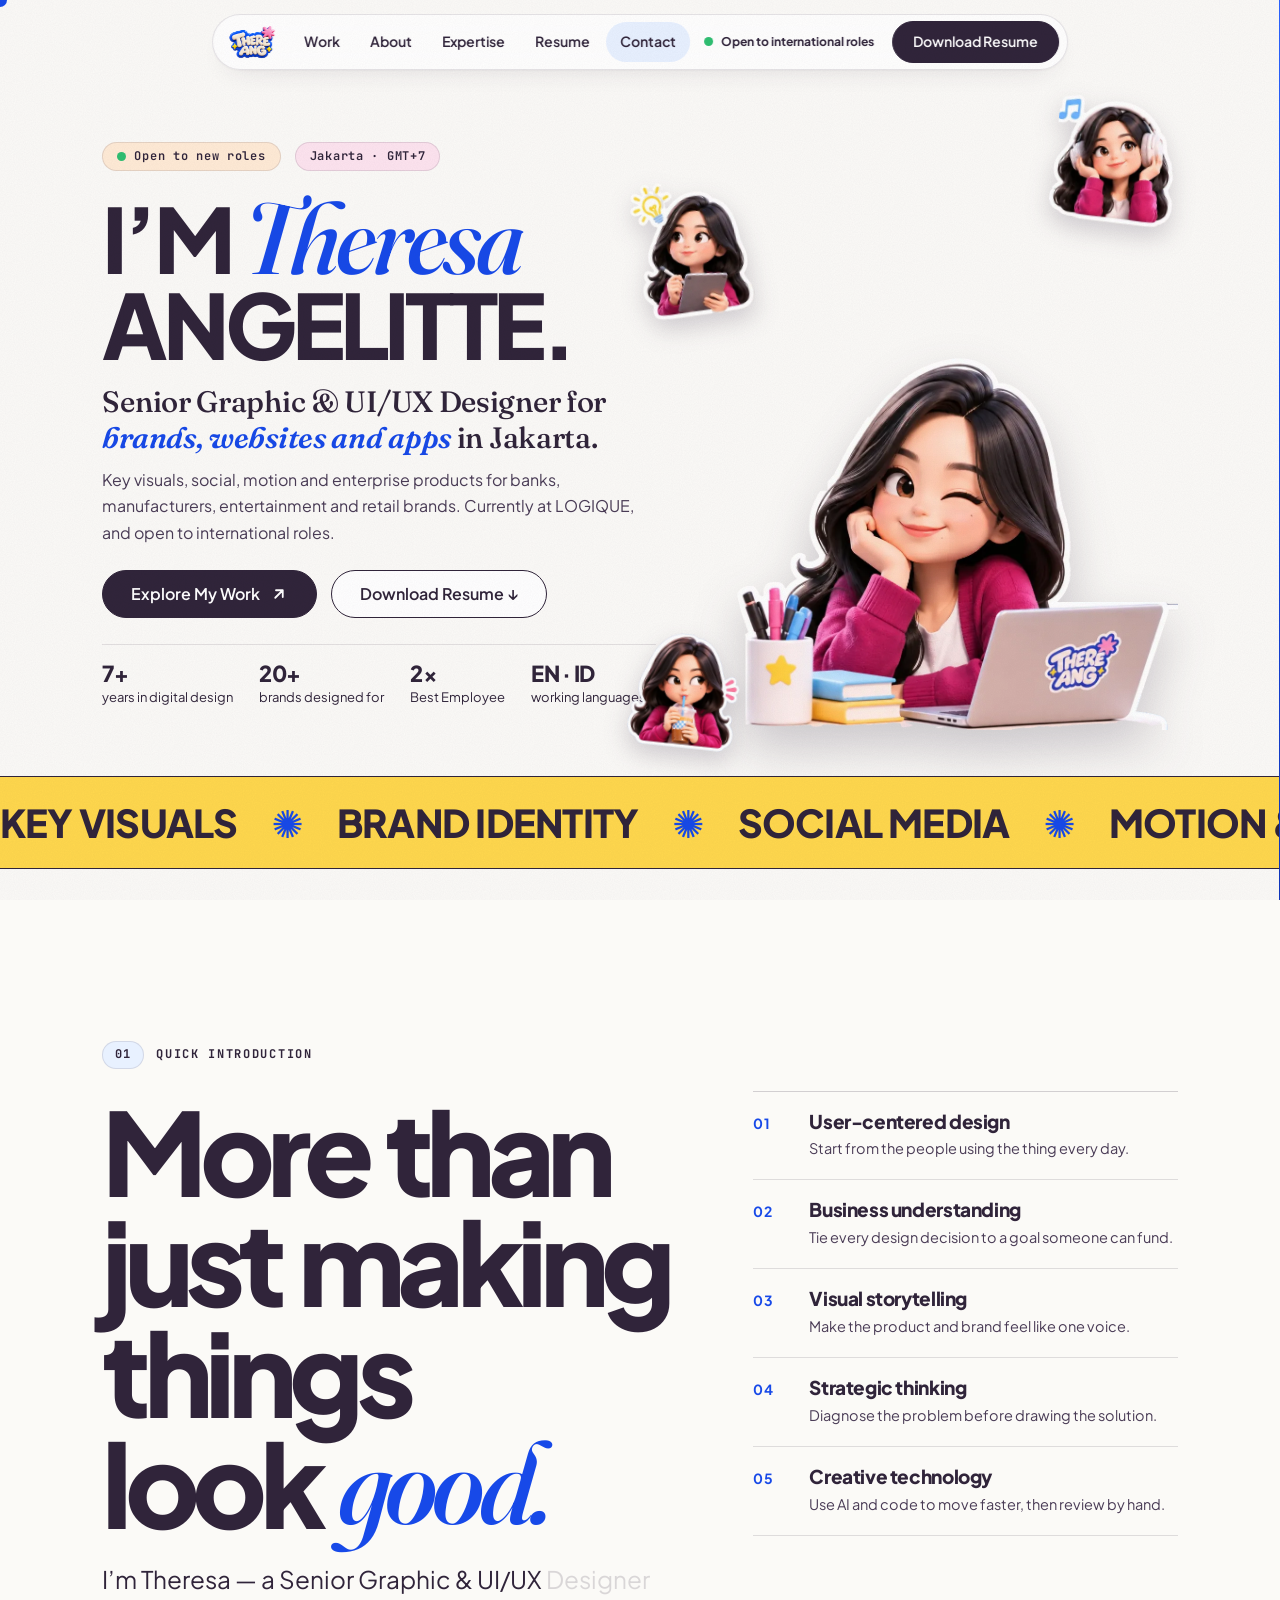
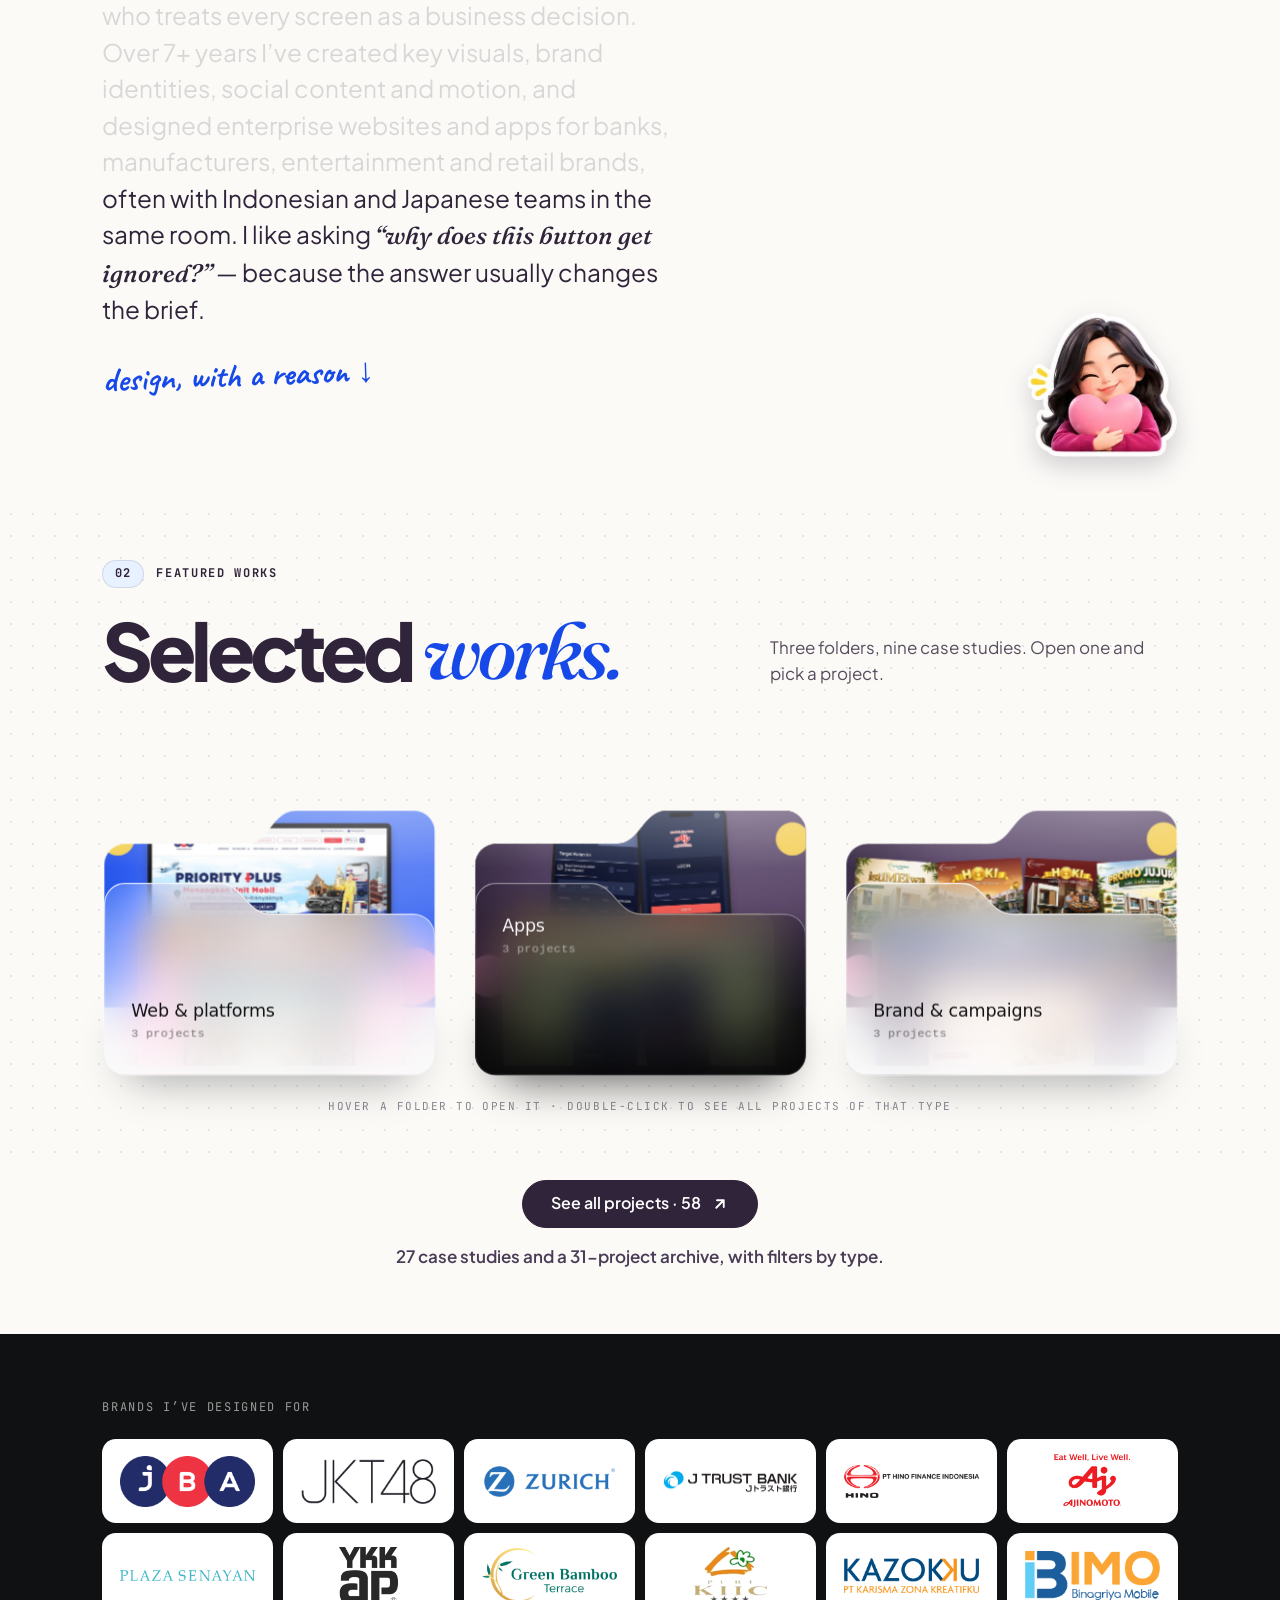
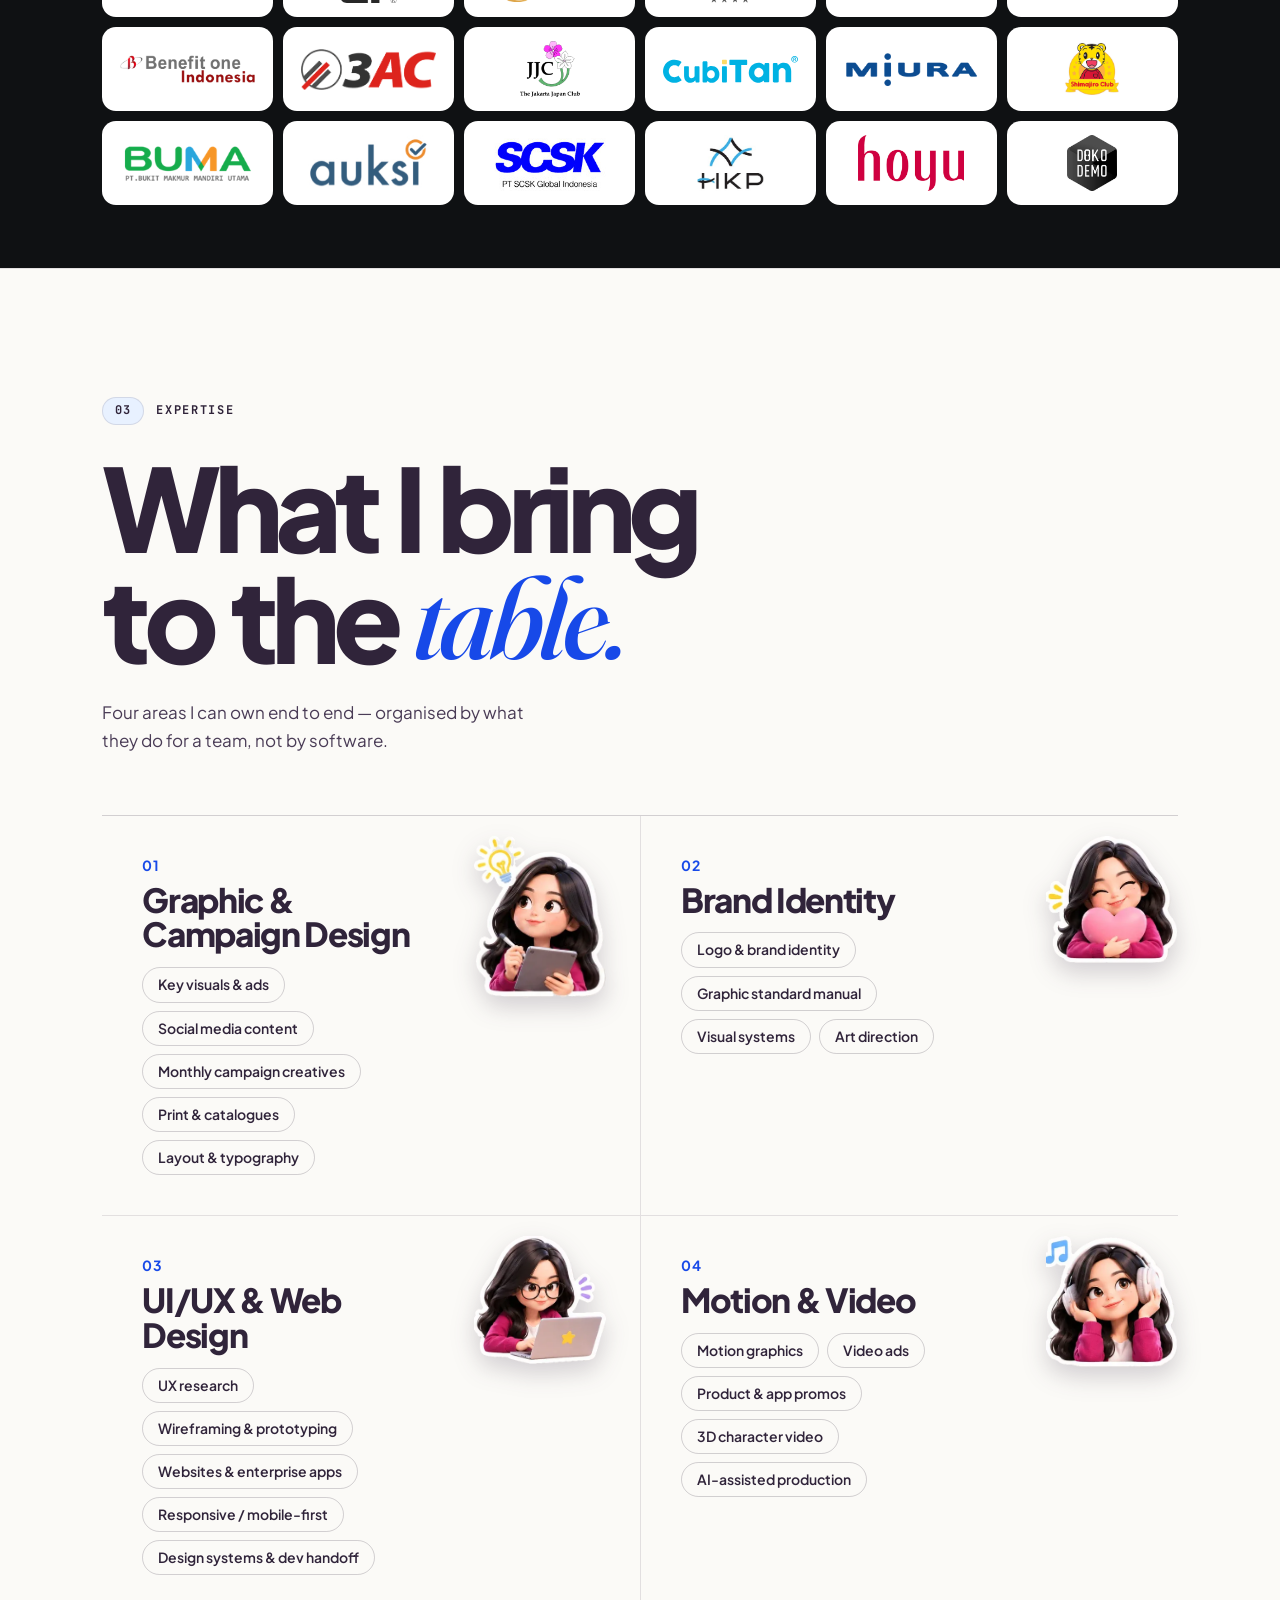
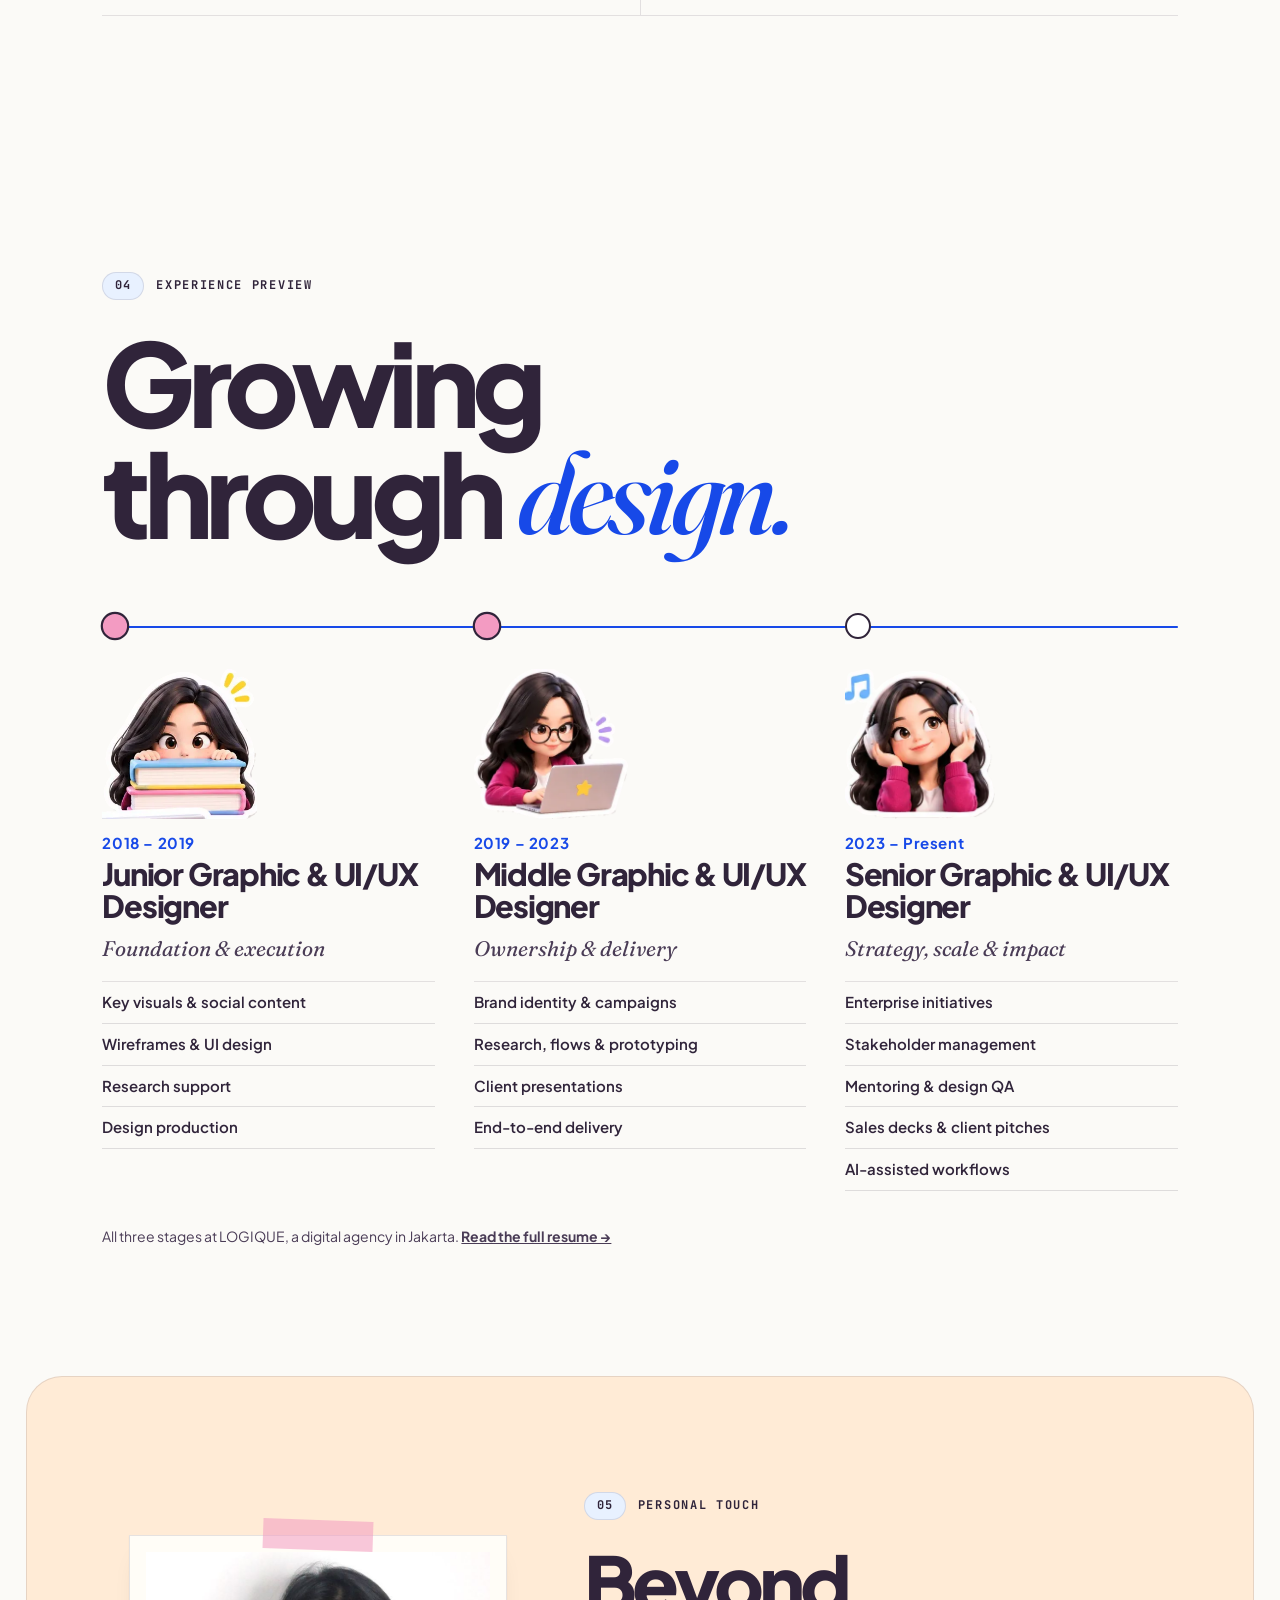
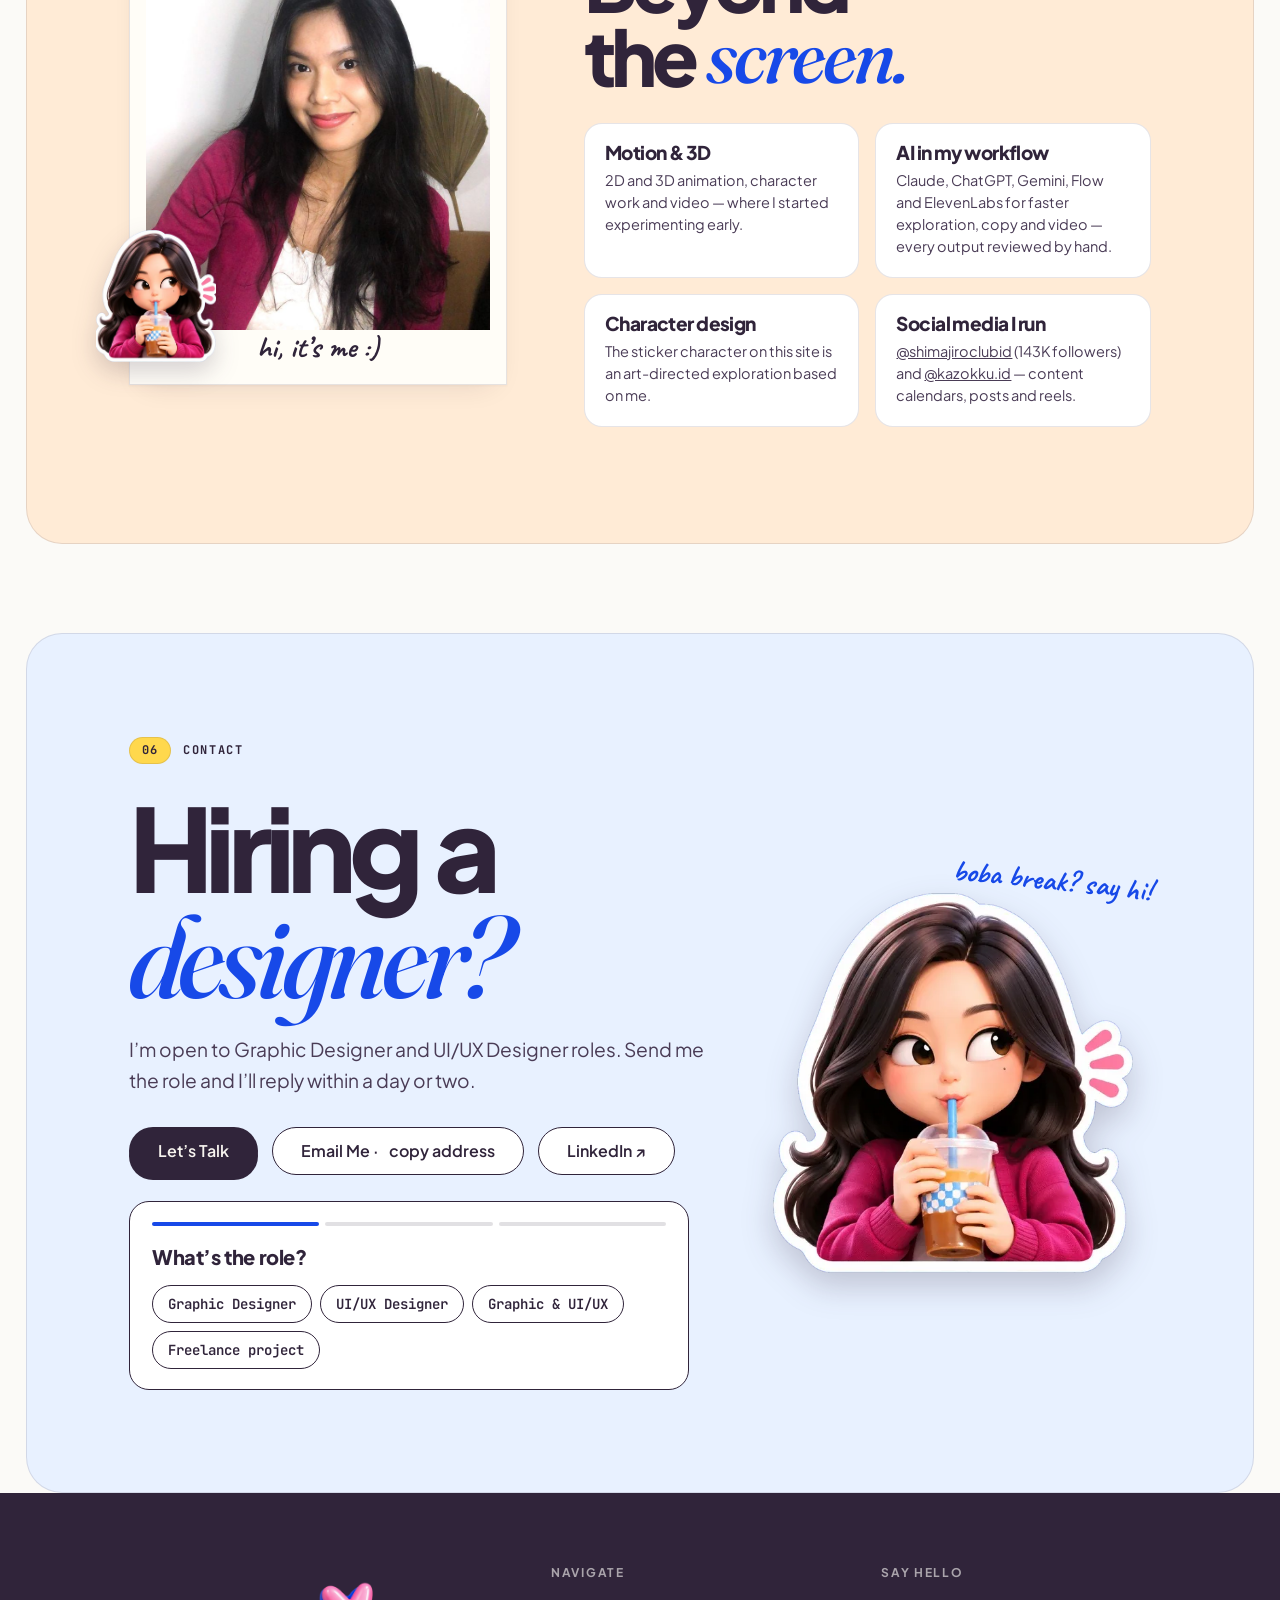
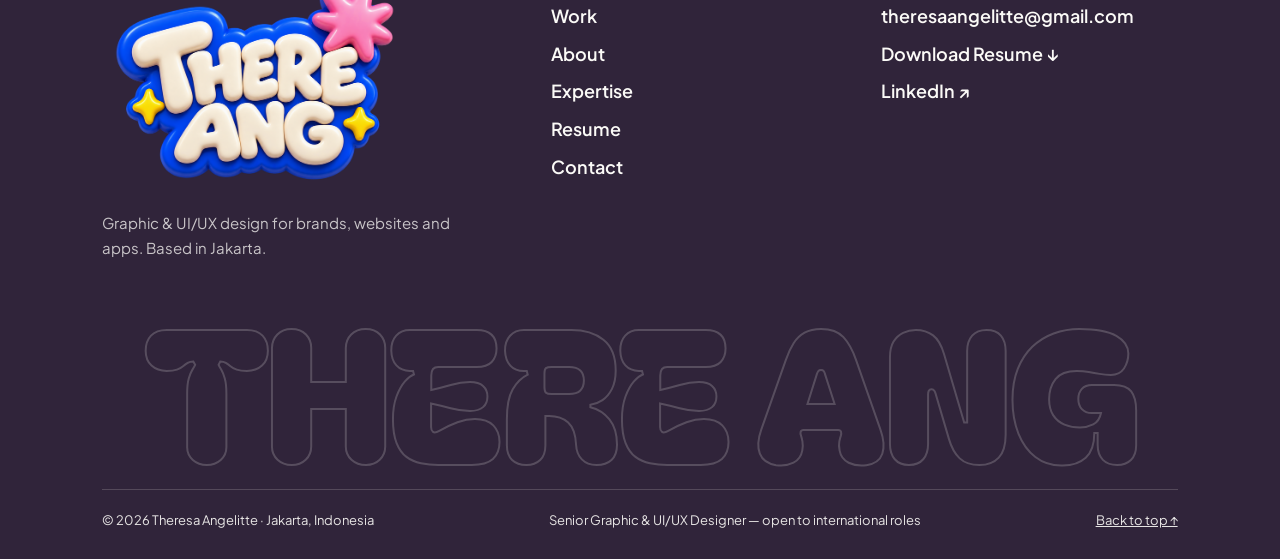
==== index.html @ a492b6cd "update CV" ====
<!DOCTYPE html>
<html lang="en">
<head>
<meta charset="utf-8">
<meta name="viewport" content="width=device-width, initial-scale=1">
<title>THERE ANG — Theresa Angelitte, Graphic &amp; UI/UX Designer</title>
<meta name="description" content="Theresa Angelitte (THERE ANG) — Senior Graphic &amp; UI/UX Designer creating meaningful digital experiences through creative thinking, thoughtful design, and technology.">
<meta name="theme-color" content="#1749E8">
<link rel="preconnect" href="https://fonts.googleapis.com">
<link rel="preconnect" href="https://fonts.gstatic.com" crossorigin>
<link href="https://fonts.googleapis.com/css2?family=Plus+Jakarta+Sans:wght@400;500;600;700;800&family=Fraunces:ital,opsz,wght@0,9..144,500;1,9..144,500;1,9..144,600&family=Bagel+Fat+One&family=Caveat:wght@600;700&family=JetBrains+Mono:wght@500;700&display=swap" rel="stylesheet">
<style>
:root{
  --paper:#F7F4EF; --blue:#1749E8; --blue-d:#0F34B5; --pink:#F39BC2; --yellow:#FFD84D; --sage:#B8C98C; --plum:#30243A;
  --plum2:#4a3c56; --line:rgba(48,36,58,.14);
  --body:'Plus Jakarta Sans',system-ui,-apple-system,'Segoe UI',sans-serif;
  --serif:'Fraunces',Georgia,'Times New Roman',serif;
  --fun:'Bagel Fat One','Fredoka','Baloo 2',ui-rounded,'Arial Rounded MT Bold',var(--body);
  --hand:'Caveat','Segoe Print',cursive;
  --pad:clamp(26px,8vw,128px); --max:1320px;
}
*{box-sizing:border-box;margin:0;padding:0}
html{scroll-behavior:smooth;scroll-padding-top:90px}
body{font-family:var(--body);background:var(--paper);color:var(--plum);font-size:17px;line-height:1.65;-webkit-font-smoothing:antialiased;overflow-x:hidden}
body.locked{overflow:hidden}
img{max-width:100%;height:auto;display:block}
a{color:inherit}
button{font-family:inherit;cursor:pointer}
::selection{background:var(--yellow);color:var(--plum)}
:focus-visible{outline:3px solid var(--blue);outline-offset:3px;border-radius:6px}
.skip-link{position:fixed;left:12px;top:-60px;z-index:3000;background:var(--blue);color:#fff;padding:10px 16px;border-radius:8px;font-weight:700;text-decoration:none;transition:top .2s}
.skip-link:focus{top:12px}
.wrap{max-width:var(--max);margin:0 auto;padding:0 var(--pad);position:relative}
.lab{font-size:12px;font-weight:700;letter-spacing:.14em;text-transform:uppercase}
.hand{font-family:var(--hand);font-weight:700;color:var(--blue);line-height:1.05}
.serif{font-family:var(--serif);font-style:italic;font-weight:500}
section{position:relative}

/* ---------- buttons ---------- */
.btn{display:inline-flex;align-items:center;gap:10px;min-height:52px;padding:0 28px;border-radius:999px;font-weight:700;font-size:16px;text-decoration:none;border:2px solid var(--plum);color:var(--plum);background:transparent;position:relative;transition:background .25s,color .25s,border-color .25s,box-shadow .25s,transform .25s}
.btn svg{width:18px;height:18px;flex:none;transition:transform .25s}
.btn:hover svg{transform:translate(3px,-3px)}
.btn.blue{background:var(--blue);border-color:var(--blue);color:#fff;box-shadow:0 5px 0 var(--blue-d)}
.btn.blue:hover{transform:translateY(-2px);box-shadow:0 7px 0 var(--blue-d)}
.btn.blue:active{transform:translateY(4px);box-shadow:0 1px 0 var(--blue-d)}
.btn.line:hover{background:var(--plum);color:var(--paper)}
.btn.yel{background:var(--yellow);border-color:var(--plum);box-shadow:0 5px 0 var(--plum)}
.btn.yel:hover{transform:translateY(-2px);box-shadow:0 7px 0 var(--plum)}
.btn.sm{min-height:42px;padding:0 20px;font-size:14px;white-space:nowrap}
.ul{background:linear-gradient(currentColor,currentColor) 0 100%/0 2px no-repeat;transition:background-size .3s}
.ul:hover{background-size:100% 2px}

/* ---------- nav ---------- */
.nav{position:fixed;top:14px;left:50%;transform:translateX(-50%);z-index:900;display:flex;align-items:center;gap:6px;background:rgba(247,244,239,.92);backdrop-filter:blur(10px);border:2px solid var(--plum);border-radius:999px;padding:6px 8px 6px 14px;box-shadow:0 5px 0 var(--plum);max-width:calc(100% - 24px)}
.nav .brand{display:flex;align-items:center;margin-right:8px}
.nav .brand img{height:38px;width:auto;max-width:none}
.nav ul{display:flex;list-style:none;gap:2px}
.nav ul a{display:block;font-size:14px;font-weight:600;text-decoration:none;padding:8px 14px;border-radius:999px;transition:background .2s,color .2s}
.nav ul a:hover{background:rgba(23,73,232,.1)}
.nav ul a.on{background:var(--plum);color:var(--paper)}
.nav .avail{display:flex;align-items:center;gap:8px;font-size:12px;font-weight:700;padding:0 12px 0 8px;white-space:nowrap}
.pip{width:9px;height:9px;border-radius:50%;background:#2fbf71;box-shadow:0 0 0 0 rgba(47,191,113,.55);animation:pip 2.4s infinite;flex:none}
@keyframes pip{70%{box-shadow:0 0 0 8px rgba(47,191,113,0)}100%{box-shadow:0 0 0 0 rgba(47,191,113,0)}}
.nav .menu-btn{display:none;min-height:42px;padding:0 16px;border-radius:999px;border:2px solid var(--plum);background:transparent;font-weight:700;font-size:14px;color:var(--plum)}
.mmenu{position:fixed;inset:0;z-index:880;background:var(--paper);padding:96px var(--pad) 40px;display:none;flex-direction:column;gap:6px;overflow:auto}
.mmenu.on{display:flex}
.mmenu a{font-family:var(--fun);font-size:38px;color:var(--blue);text-decoration:none;padding:6px 0;border-bottom:1px solid var(--line)}
.mmenu .btn{margin-top:20px;align-self:flex-start;font-family:var(--body)}

/* ---------- hero ---------- */
.hero{min-height:100svh;padding:118px 0 0;overflow:hidden;background-color:var(--paper);
  background-image:linear-gradient(rgba(23,73,232,.07) 1px,transparent 1px),linear-gradient(90deg,rgba(23,73,232,.07) 1px,transparent 1px);background-size:34px 34px}
.hero::after{content:"";position:absolute;inset:0;background:radial-gradient(70% 60% at 62% 45%,rgba(247,244,239,0),rgba(247,244,239,.5));pointer-events:none}
.hero-grid{display:grid;grid-template-columns:minmax(0,1.05fr) minmax(0,.95fr);gap:20px;align-items:center;position:relative;z-index:2;padding-bottom:46px}
.eyebrow{display:flex;align-items:center;gap:14px;margin-bottom:22px;flex-wrap:wrap}
.chip{display:inline-flex;align-items:center;gap:8px;border:2px solid var(--plum);border-radius:999px;padding:4px 14px;font-size:12px;font-weight:700;letter-spacing:.06em;background:var(--paper)}
.chip.y{background:var(--yellow)}
.h1{font-size:clamp(46px,7vw,112px);font-weight:800;line-height:.9;letter-spacing:-.055em;text-transform:uppercase;color:var(--plum)}
.h1 .row{display:flex;align-items:center;gap:.14em;flex-wrap:wrap}
.h1 em{font-family:var(--serif);font-weight:500;text-transform:none;letter-spacing:-.04em;color:var(--blue);font-size:1.12em}
.h1 .sig{height:1.9em;width:auto;margin:-.1em 0 -.2em -.05em;transform:rotate(-3deg);filter:drop-shadow(0 .08em 0 rgba(48,36,58,.16));transform-origin:30% 70%}
.sub{font-family:var(--serif);font-weight:500;font-size:clamp(22px,2.3vw,32px);line-height:1.2;letter-spacing:-.01em;margin:20px 0 12px;max-width:21em}
.sub b{font-style:italic;font-weight:600;color:var(--blue)}
.lead{font-size:clamp(16px,1.2vw,18px);max-width:34em;color:var(--plum2)}
.cta{display:flex;gap:14px;flex-wrap:wrap;margin-top:24px}
.meta{display:flex;gap:26px;flex-wrap:wrap;margin-top:26px;padding-top:14px;border-top:2px dashed var(--line)}
.meta div{font-size:13px;line-height:1.35}
.meta b{display:block;font-size:22px;font-weight:800;letter-spacing:-.03em}
.stage{position:relative;height:min(68svh,620px);min-height:460px}
.hero-char{position:absolute;right:0;bottom:0;width:min(88%,520px);z-index:3;will-change:transform}
.hero-char img{width:100%;height:auto;filter:drop-shadow(0 22px 24px rgba(48,36,58,.22))}
.float{animation:flo 6s ease-in-out infinite alternate}
@keyframes flo{from{transform:translateY(0) rotate(-.4deg)}to{transform:translateY(-12px) rotate(.6deg)}}
.stk{position:absolute;z-index:4;will-change:transform;pointer-events:auto}
.stk img{width:100%;height:auto;filter:drop-shadow(0 10px 12px rgba(48,36,58,.2));transition:transform .45s cubic-bezier(.3,1.6,.5,1)}
.stk:hover img{transform:rotate(-7deg) scale(1.08)}
.note{position:absolute;z-index:5;background:#fffdf7;padding:16px 20px 18px;box-shadow:0 12px 20px -10px rgba(48,36,58,.35);font-family:var(--hand);font-weight:700;font-size:24px;line-height:1.1;color:var(--plum);border-radius:2px}
.note::before{content:"";position:absolute;left:50%;top:-12px;width:78px;height:24px;margin-left:-39px;background:rgba(243,155,194,.8);transform:rotate(-3deg)}
.torn-wrap{position:relative;height:110px;margin-top:0;z-index:2}
.torn{position:absolute;left:0;right:0;bottom:0;height:100%;background:var(--blue)}
.torn.top{top:0;bottom:auto}
.torn-strip{display:flex;align-items:center;height:100%;color:#fff;font-weight:800;font-size:15px;letter-spacing:.12em;text-transform:uppercase;white-space:nowrap;overflow:hidden;padding-top:36px}
.torn-strip div{display:flex;gap:34px;animation:mq 34s linear infinite;width:max-content}
.torn-strip span::after{content:"✦";margin-left:34px;color:var(--yellow)}
@keyframes mq{to{transform:translateX(-50%)}}

/* ---------- intro ---------- */
.intro{padding:clamp(90px,11vw,160px) 0 clamp(80px,9vw,130px)}
.sec-label{display:flex;align-items:center;gap:12px;margin-bottom:22px}
.sec-label i{font-style:normal;background:var(--plum);color:var(--paper);border-radius:999px;padding:3px 12px;font-size:12px;font-weight:700;letter-spacing:.08em}
.h2{font-size:clamp(38px,6.2vw,92px);font-weight:800;letter-spacing:-.05em;line-height:.96;text-wrap:balance}
.h2 em{font-family:var(--serif);font-weight:500;color:var(--blue);letter-spacing:-.04em}
.intro-grid{display:grid;grid-template-columns:minmax(0,1.15fr) minmax(0,.85fr);gap:clamp(30px,6vw,90px);align-items:start}
.intro p.big{font-size:clamp(18px,1.6vw,22px);color:var(--plum2);margin-top:28px;max-width:36em}
.pr{list-style:none;border-top:2px solid var(--plum)}
.pr li{display:grid;grid-template-columns:44px 1fr;gap:12px;padding:18px 0;border-bottom:1px solid var(--line);align-items:baseline;transition:padding .25s,background .25s}
.pr li:hover{padding-left:12px;background:linear-gradient(90deg,rgba(255,216,77,.35),transparent)}
.pr b{font-size:19px;font-weight:800;letter-spacing:-.02em;display:block;line-height:1.25}
.pr span.n{font-family:var(--hand);font-size:28px;color:var(--blue);font-weight:700}
.pr small{font-size:14.5px;color:var(--plum2)}
.intro-grid{position:relative}.intro .stk-i{position:absolute;right:0;bottom:-70px;width:150px;z-index:3}

/* ---------- works ---------- */
.works{padding:clamp(80px,9vw,130px) 0;background:#EDE7DB;border-radius:60px 60px 0 0}
.works .head{display:flex;justify-content:space-between;align-items:flex-end;gap:30px;flex-wrap:wrap;margin-bottom:52px}
.works .head p{max-width:28em;color:var(--plum2)}
.grid{display:grid;grid-template-columns:repeat(12,1fr);gap:clamp(18px,2.4vw,34px)}
.card{position:relative;display:block;text-decoration:none;color:inherit;cursor:pointer;border:0;background:none;text-align:left;font:inherit}
.card .shot{position:relative;overflow:hidden;border:2px solid var(--plum);border-radius:22px;background:#fff;box-shadow:8px 10px 0 var(--plum);transition:transform .45s cubic-bezier(.2,.9,.2,1),box-shadow .45s}
.card .shot img{width:100%;height:100%;object-fit:cover;object-position:center 40%;transition:transform 1.4s cubic-bezier(.2,.8,.2,1),object-position 1.8s}
.card:hover .shot{transform:translate(-4px,-6px) rotate(var(--hr,-.8deg));box-shadow:14px 18px 0 var(--plum)}
.card:hover .shot img{transform:scale(1.04)}
.card .tags{position:absolute;left:14px;top:14px;display:flex;gap:6px;z-index:2}
.card .tags span{background:var(--yellow);border:2px solid var(--plum);border-radius:999px;font-size:11px;font-weight:800;letter-spacing:.08em;text-transform:uppercase;padding:3px 11px;transition:transform .3s}
.card:hover .tags span:nth-child(2){transform:rotate(-4deg) translateY(-2px)}
.card .info{padding:22px 4px 0;display:grid;grid-template-columns:1fr auto;gap:6px 16px;align-items:start}
.card h3{font-size:clamp(26px,2.8vw,40px);font-weight:800;letter-spacing:-.04em;line-height:1.02}
.card .yr{font-family:var(--hand);font-size:30px;color:var(--blue);font-weight:700;line-height:1}
.card .role{grid-column:1/-1;font-size:13px;font-weight:700;letter-spacing:.06em;text-transform:uppercase;color:var(--plum2)}
.card .d{grid-column:1/-1;color:var(--plum2);font-size:16px;max-width:34em}
.card .go{grid-column:1/-1;display:inline-flex;gap:8px;align-items:center;font-weight:800;font-size:15px;margin-top:4px}
.card .go svg{width:17px;height:17px;transition:transform .3s}
.card:hover .go svg{transform:translate(4px,-4px)}
.c1{grid-column:1/8}.c2{grid-column:8/13;margin-top:70px}.c3{grid-column:1/6;margin-top:10px}.c4{grid-column:6/13;margin-top:40px}
.c1 .shot{height:520px}.c2 .shot{height:420px}.c3 .shot{height:460px}.c4 .shot{height:400px}
.c1{--hr:-1deg}.c2{--hr:1.2deg}.c3{--hr:.8deg}.c4{--hr:-1.2deg}

/* ---------- expertise (plum) ---------- */
.exp{background:var(--plum);color:var(--paper);padding:clamp(90px,10vw,150px) 0;margin-top:-1px;position:relative}
.exp .h2{color:var(--paper)}.exp .h2 em{color:var(--pink)}
.exp .sec-label i{background:var(--yellow);color:var(--plum)}
.exp-head{display:flex;justify-content:space-between;gap:30px;align-items:end;flex-wrap:wrap;margin-bottom:60px}
.exp-head p{max-width:27em;opacity:.8}
.ex-grid{display:grid;grid-template-columns:repeat(2,1fr);border-top:2px solid var(--paper)}
.ex{padding:34px 40px 40px 40px;border-bottom:1px solid rgba(247,244,239,.22);position:relative;transition:background .3s}
.ex:nth-child(even){padding-left:40px;padding-right:40px;border-left:1px solid rgba(247,244,239,.22)}
.ex .no{font-family:var(--hand);font-size:34px;color:var(--yellow);font-weight:700}
.ex h3{font-size:clamp(26px,2.6vw,38px);font-weight:800;letter-spacing:-.04em;line-height:1.05;margin:4px 0 16px;max-width:calc(100% - 150px)}
.ex ul{list-style:none;display:flex;flex-wrap:wrap;gap:8px;max-width:min(30em,calc(100% - 150px))}
.ex li{border:1.5px solid rgba(247,244,239,.5);border-radius:999px;padding:5px 15px;font-size:14px;font-weight:600;transition:background .2s,color .2s,border-color .2s,transform .2s}
.ex:hover li{border-color:var(--paper)}
.ex li:hover{background:var(--yellow);color:var(--plum);border-color:var(--yellow);transform:translateY(-2px) rotate(-2deg)}
.ex .stk{right:34px;top:20px;width:132px;transition:transform .4s}
.ex:nth-child(even) .stk{right:0}
.ex:hover .stk{transform:rotate(6deg) translateY(-6px)}

/* ---------- timeline ---------- */
.tl{padding:clamp(90px,10vw,150px) 0}
.tl-rail{position:relative;display:grid;grid-template-columns:repeat(3,1fr);gap:clamp(20px,3vw,46px);margin-top:70px}
.tl-line{position:absolute;left:0;right:0;top:calc(var(--dot) / 2);height:4px;border-radius:4px;background:var(--line);--dot:26px}
.tl-line i{display:block;height:100%;width:var(--pg,0%);background:var(--blue);border-radius:4px;transition:width 1.6s cubic-bezier(.2,.8,.2,1)}
.stg{position:relative;padding-top:56px}
.stg .dot{position:absolute;left:0;top:0;width:26px;height:26px;border-radius:50%;background:var(--paper);border:4px solid var(--plum);transition:background .4s,transform .4s}
.stg.on .dot{background:var(--yellow);transform:scale(1.15)}
.stg .yrs{font-family:var(--hand);font-size:30px;color:var(--blue);font-weight:700}
.stg h3{font-size:clamp(24px,2.4vw,34px);font-weight:800;letter-spacing:-.04em;line-height:1.05;margin:2px 0 8px}
.stg .focus{font-family:var(--serif);font-style:italic;font-size:21px;color:var(--plum2);margin-bottom:16px}
.stg ul{list-style:none;border-top:1.5px solid var(--line)}
.stg li{padding:8px 0;border-bottom:1px solid var(--line);font-size:15px;font-weight:600}
.stg .pic{height:150px;margin-bottom:12px;position:relative}
.stg .pic img{position:absolute;left:0;bottom:0;height:100%;width:auto;transition:transform .5s cubic-bezier(.3,1.5,.5,1)}
.stg:hover .pic img{transform:rotate(-6deg) scale(1.06)}
.tl .org{margin-top:34px;font-size:14px;color:var(--plum2)}

/* ---------- personal ---------- */
.me{padding:clamp(80px,9vw,130px) 0;background:var(--yellow);border-radius:60px;margin:0 clamp(8px,2vw,28px);border:2px solid var(--plum);overflow:hidden;position:relative}
.me-grid{display:grid;grid-template-columns:minmax(0,.8fr) minmax(0,1.2fr);gap:clamp(30px,6vw,90px);align-items:center}
.polaroid{position:relative;background:#fffdf7;padding:16px 16px 54px;border:2px solid var(--plum);box-shadow:10px 12px 0 var(--plum);transform:rotate(-3.5deg);max-width:420px;transition:transform .5s cubic-bezier(.3,1.5,.5,1)}
.polaroid:hover{transform:rotate(-1deg) scale(1.02)}
.polaroid::before{content:"";position:absolute;left:50%;top:-16px;width:110px;height:30px;margin-left:-55px;background:rgba(243,155,194,.85);transform:rotate(2deg);z-index:2}
.polaroid img{width:100%;aspect-ratio:4/4.4;object-fit:cover;object-position:50% 25%}
.polaroid .cap{position:absolute;left:0;right:0;bottom:12px;text-align:center;font-family:var(--hand);font-size:30px;color:var(--plum);font-weight:700}
.me .stk.a{left:-34px;bottom:22px;width:120px}
.me .h2{font-size:clamp(36px,5.2vw,76px)}
.bits{display:grid;grid-template-columns:repeat(2,1fr);gap:16px;margin-top:34px}
.bit{background:var(--paper);border:2px solid var(--plum);border-radius:18px;padding:18px 20px 20px;box-shadow:5px 6px 0 var(--plum);transition:transform .3s cubic-bezier(.3,1.5,.5,1)}
.bit:nth-child(1){transform:rotate(-1.2deg)}.bit:nth-child(2){transform:rotate(1deg)}.bit:nth-child(3){transform:rotate(.8deg)}.bit:nth-child(4){transform:rotate(-.8deg)}
.bit:hover{transform:rotate(0) translateY(-4px)}
.bit b{display:block;font-size:19px;font-weight:800;letter-spacing:-.03em;line-height:1.15;margin-bottom:6px}
.bit p{font-size:14.5px;color:var(--plum2);line-height:1.5}
.bit.ph{background:transparent;border-style:dashed;box-shadow:none}
.bit.ph b{color:var(--plum2)}

/* ---------- contact ---------- */
.contact{position:relative;background:var(--blue);color:#fff;padding:0;margin-top:clamp(60px,7vw,100px)}
.contact .torn-top{position:absolute;left:0;right:0;top:-68px;height:70px;background:var(--blue)}
.contact-in{padding-top:clamp(70px,8vw,120px);padding-bottom:clamp(70px,8vw,110px);display:grid;grid-template-columns:minmax(0,1.2fr) minmax(0,.8fr);gap:30px;align-items:center}
.contact .h2{color:#fff;font-size:clamp(40px,7vw,104px)}
.contact .h2 em{color:var(--yellow)}
.contact p.t{font-size:clamp(17px,1.5vw,21px);max-width:30em;margin:26px 0 30px;opacity:.92}
.contact .row{display:flex;gap:14px;flex-wrap:wrap}
.contact .btn{border-color:#fff;color:#fff}
.contact .btn.yel{color:var(--plum);border-color:var(--plum);box-shadow:0 5px 0 var(--plum)}
.contact .btn.line:hover{background:#fff;color:var(--blue)}
.contact .btn.dis{opacity:.65;cursor:not-allowed;border-style:dashed}
.react{position:relative;height:420px}
.react img{position:absolute;left:50%;bottom:0;width:min(100%,360px);transform:translateX(-50%) scale(.9);opacity:0;transition:opacity .35s,transform .5s cubic-bezier(.3,1.5,.5,1);filter:drop-shadow(0 16px 18px rgba(0,10,80,.4))}
.react img.on{opacity:1;transform:translateX(-50%) scale(1)}
.react .hand{position:absolute;right:0;top:12px;color:var(--yellow);font-size:30px;transform:rotate(6deg);max-width:9em;text-align:right}

/* ---------- footer ---------- */
.foot{background:var(--plum);color:var(--paper);padding:70px 0 28px;position:relative;overflow:hidden}
.foot-top{display:grid;grid-template-columns:1.4fr 1fr 1fr;gap:34px;align-items:start}
.foot img.logo{width:min(300px,70vw)}
.foot p{opacity:.75;font-size:15px;margin-top:14px;max-width:24em}
.foot h4{font-size:12px;letter-spacing:.14em;text-transform:uppercase;opacity:.6;margin-bottom:14px}
.foot ul{list-style:none}
.foot li{padding:4px 0}
.foot li a{text-decoration:none;font-size:18px;font-weight:600}
.foot li a:hover{color:var(--yellow)}
.giant{font-family:var(--fun);font-size:clamp(54px,14.5vw,230px);line-height:.8;color:transparent;-webkit-text-stroke:2px rgba(247,244,239,.2);text-align:center;margin-top:50px;white-space:nowrap;letter-spacing:-.02em;user-select:none}
.foot-bot{display:flex;justify-content:space-between;align-items:center;gap:16px;flex-wrap:wrap;border-top:1px solid rgba(247,244,239,.2);margin-top:30px;padding-top:20px;font-size:13px;opacity:.9}
.top-btn{position:fixed;right:22px;bottom:22px;z-index:700;width:56px;height:56px;border-radius:50%;background:var(--yellow);border:2px solid var(--plum);box-shadow:0 5px 0 var(--plum);display:grid;place-items:center;opacity:0;pointer-events:none;transform:translateY(20px) scale(.8);transition:opacity .3s,transform .4s cubic-bezier(.3,1.6,.5,1)}
.top-btn.on{opacity:1;pointer-events:auto;transform:none}
.top-btn:hover{transform:translateY(-4px) rotate(-6deg)}
.top-btn svg{width:22px;height:22px}

/* ---------- reveal ---------- */
.rv{opacity:0;transform:translateY(34px);transition:opacity .9s cubic-bezier(.16,1,.3,1),transform .9s cubic-bezier(.16,1,.3,1)}
.rv.is-in{opacity:1;transform:none}
.rv.l{transform:translateX(-40px)}.rv.r{transform:translateX(40px)}.rv.l.is-in,.rv.r.is-in{transform:none}
.rv.d1{transition-delay:.1s}.rv.d2{transition-delay:.2s}.rv.d3{transition-delay:.3s}.rv.d4{transition-delay:.4s}
.mask{clip-path:inset(0 0 100% 0);transition:clip-path 1.2s cubic-bezier(.7,0,.2,1)}
.mask.is-in{clip-path:inset(0 0 0 0)}
.hero .ent{opacity:0;transform:translateY(40px)}
.hero.go .ent{animation:ent .9s cubic-bezier(.16,1,.3,1) forwards;animation-delay:var(--d,0s)}
@keyframes ent{to{opacity:1;transform:none}}
.hero.go .sig{animation:pop 1s cubic-bezier(.3,1.6,.5,1) .5s both}
@keyframes pop{from{transform:scale(.3) rotate(-24deg);opacity:0}to{transform:rotate(-3deg);opacity:1}}
.hero .char-in{opacity:0;transform:translateY(80px) scale(.94)}
.hero.go .char-in{animation:charin 1.2s cubic-bezier(.2,1.1,.3,1) .35s forwards}
@keyframes charin{to{opacity:1;transform:none}}
.hero .stk,.hero .note{opacity:0}
.hero.go .stk,.hero.go .note{animation:stkin .8s cubic-bezier(.3,1.6,.5,1) forwards;animation-delay:var(--d,.8s)}
@keyframes stkin{from{opacity:0;transform:scale(.4) rotate(-30deg)}to{opacity:1;transform:scale(1) rotate(var(--r,0deg))}}

/* ---------- cursor ---------- */
.cur{position:fixed;left:0;top:0;z-index:3500;pointer-events:none;width:14px;height:14px;margin:-7px 0 0 -7px;border-radius:50%;background:var(--blue);display:none;transition:width .3s,height .3s,margin .3s,background .3s}
.cur span{position:absolute;inset:0;display:grid;place-items:center;font-size:11px;font-weight:800;letter-spacing:.08em;color:var(--plum);opacity:0;white-space:nowrap}
.cur.view{width:96px;height:96px;margin:-48px 0 0 -48px;background:var(--yellow);border:2px solid var(--plum)}
.cur.view span{opacity:1}
.cur.link{width:38px;height:38px;margin:-19px 0 0 -19px;background:rgba(23,73,232,.2)}
@media (hover:hover) and (pointer:fine){.cur.ok{display:block}}

/* ---------- case study ---------- */
.cs{position:fixed;inset:0;z-index:1500;background:var(--paper);overflow-y:auto;display:none;overscroll-behavior:contain}
.cs.on{display:block;animation:csin .6s cubic-bezier(.2,.9,.2,1)}
@keyframes csin{from{transform:translateY(60px);opacity:0}to{transform:none;opacity:1}}
.cs-bar{position:sticky;top:0;z-index:5;display:flex;justify-content:space-between;align-items:center;padding:12px var(--pad);background:rgba(247,244,239,.94);backdrop-filter:blur(10px);border-bottom:2px solid var(--plum)}
.cs-bar .logo{height:38px;width:auto;max-width:none}
.cs-hero{padding:70px 0 40px}
.cs-hero h1{font-size:clamp(48px,9vw,140px);font-weight:800;letter-spacing:-.06em;line-height:.9;margin:14px 0 24px;text-wrap:balance}
.cs-hero h1 em{font-family:var(--serif);font-weight:500;color:var(--blue)}
.cs-hero p.s{font-family:var(--serif);font-size:clamp(20px,2vw,28px);line-height:1.25;max-width:28em;color:var(--plum2)}
.cs-img{margin:20px 0 0;border:2px solid var(--plum);border-radius:24px;overflow:hidden;box-shadow:10px 12px 0 var(--plum);background:#fff;max-height:640px;position:relative}
.cs-img img{width:100%;object-fit:cover;object-position:top}
.cs-body{display:grid;grid-template-columns:260px minmax(0,1fr);gap:clamp(30px,5vw,80px);padding:60px 0 20px}
.cs-side{position:sticky;top:90px;align-self:start;display:grid;gap:18px}
.cs-side div{border-top:2px solid var(--plum);padding-top:8px}
.cs-side .lab{display:block;color:var(--plum2);font-size:11px}
.cs-side b{font-size:17px;font-weight:700}
.sx{display:grid;grid-template-columns:70px minmax(0,1fr);gap:20px;padding:34px 0;border-top:1px solid var(--line)}
.sx:first-child{border-top:2px solid var(--plum)}
.sx .n{font-family:var(--hand);font-size:34px;color:var(--blue);font-weight:700}
.sx h2{font-size:clamp(26px,3vw,42px);font-weight:800;letter-spacing:-.04em;line-height:1.05;margin-bottom:12px}
.sx p{max-width:38em;color:var(--plum2);font-size:18px}
.sx p+p{margin-top:10px}
.ph-box{border:2px dashed var(--plum2);border-radius:16px;padding:16px 20px;font-size:15px;color:var(--plum2);background:repeating-linear-gradient(135deg,rgba(255,216,77,.18) 0 10px,transparent 10px 20px);max-width:38em}
.ph-box b{font-weight:800;color:var(--plum);letter-spacing:.06em;font-size:11px;text-transform:uppercase;display:block;margin-bottom:2px}
.sx figure{margin-top:16px;border:2px solid var(--plum);border-radius:16px;overflow:hidden;background:#fff;max-width:760px}
.sx figure img{width:100%}
.cs-next{margin:40px 0 0;padding:80px 0;background:var(--blue);color:#fff;text-align:left}
.cs-next a{text-decoration:none;display:block}
.cs-next .t{font-size:clamp(44px,9vw,140px);font-weight:800;letter-spacing:-.06em;line-height:.92;margin-top:10px;transition:transform .4s}
.cs-next a:hover .t{transform:translateX(18px)}
.cs-next .lab{opacity:.8}

/* ---------- case study v2 (chips + gallery) ---------- */
.cs-chips{display:flex;flex-wrap:wrap;gap:12px;margin:26px 0 8px}
.cs-chips div{border:2px solid var(--plum);border-radius:16px;background:#fff;padding:9px 18px;box-shadow:4px 5px 0 var(--plum)}
.cs-chips .lab{display:block;font-size:11px;color:var(--plum2)}
.cs-chips b{font-size:16px;font-weight:700}
.sx ul.pts{list-style:none;display:grid;gap:12px;max-width:40em}
.sx ul.pts li{position:relative;padding-left:26px;color:var(--plum2);font-size:18px}
.sx ul.pts li::before{content:"";position:absolute;left:0;top:.62em;width:12px;height:12px;border-radius:50%;background:var(--yellow);border:2px solid var(--plum)}
.cs-gal{display:grid;gap:clamp(28px,4vw,56px);padding:30px 0 10px}
.cs-gal figure{margin:0}
.cs-gal img{width:100%;display:block;border:2px solid var(--plum);border-radius:24px;box-shadow:10px 12px 0 var(--plum);background:#fff}
.cs-gal figcaption{margin:18px 4px 0;font-size:15px;font-weight:600;color:var(--plum2)}
.cs-gal figcaption::before{content:"";display:inline-block;width:24px;height:2px;background:var(--blue);vertical-align:middle;margin-right:10px}
.cs-cmp{display:grid;grid-template-columns:1fr 1fr;gap:clamp(16px,3vw,36px);padding:30px 0 10px}.cs-cmp figure{margin:0;position:relative}.cs-cmp img{width:100%;display:block;border:2px solid var(--plum);border-radius:20px;box-shadow:8px 10px 0 var(--plum);background:#fff}.cs-cmp figcaption{margin:16px 4px 0;font-size:14px;font-weight:600;color:var(--plum2)}.cs-cmp .tag{position:absolute;top:14px;left:14px;z-index:2;font-weight:800;font-size:13px;letter-spacing:.04em;text-transform:uppercase;padding:6px 12px;border-radius:99px;border:2px solid var(--plum);background:var(--yellow,#FFD84D);color:var(--plum)}.cs-cmp .tag.a{background:var(--blue);color:#fff}.cmp-n{margin-top:26px}@media(max-width:700px){.cs-cmp{grid-template-columns:1fr}}
.cs-gal-h{font-size:clamp(26px,3vw,42px);font-weight:800;letter-spacing:-.04em;line-height:1.05;margin:50px 0 0}
.cs-gal-h em{font-family:var(--serif);font-weight:500;color:var(--blue)}
.cs-end{padding:20px 0 20px}

/* ---------- more work ---------- */
.seemore{margin-top:clamp(50px,6vw,80px);display:flex;align-items:center;gap:22px;flex-wrap:wrap}.seemore p{color:var(--plum2);font-weight:600}
.more-h{margin:clamp(70px,8vw,110px) 0 28px;display:flex;justify-content:space-between;align-items:flex-end;gap:20px;flex-wrap:wrap;border-top:2px solid var(--plum);padding-top:22px}
.more-h h3{font-size:clamp(28px,3.4vw,48px);font-weight:800;letter-spacing:-.04em;line-height:1}
.more-h p{color:var(--plum2);max-width:26em}
.mgrid{display:grid;grid-template-columns:repeat(3,1fr);gap:clamp(22px,2.6vw,38px) clamp(18px,2.2vw,32px)}
.mc .shot{height:clamp(220px,22vw,300px);box-shadow:6px 8px 0 var(--plum)}
.mc:hover .shot{box-shadow:10px 14px 0 var(--plum)}
.mc h3{font-size:clamp(20px,1.9vw,26px)}
.mc .yr{font-size:24px}
.mc .d{font-size:15px}
.noimg{width:100%;height:100%;display:grid;place-items:center;background:var(--sage);font-size:64px;font-weight:800;letter-spacing:-.05em;color:var(--plum)}
.arch{display:grid;grid-template-columns:repeat(auto-fill,minmax(150px,1fr));gap:20px 16px}
.ar .th{aspect-ratio:1/1;border:2px solid var(--plum);border-radius:16px;overflow:hidden;background:#fff;box-shadow:4px 5px 0 var(--plum);transition:transform .3s}
.ar:hover .th{transform:translate(-2px,-3px) rotate(-1deg)}
.ar img{width:100%;height:100%;object-fit:cover;object-position:top}
.ar .noimg{font-size:34px}
.ar b{display:block;margin-top:12px;font-size:14px;font-weight:800;letter-spacing:-.01em;line-height:1.2}
.ar span{font-size:12px;font-weight:700;letter-spacing:.06em;color:var(--blue)}
@media(max-width:900px){.mgrid{grid-template-columns:repeat(2,1fr)}}
@media(max-width:560px){.mgrid{grid-template-columns:1fr}.arch{grid-template-columns:repeat(2,1fr)}}

/* ---------- gate (doors) ---------- */
.gate{position:fixed;inset:0;z-index:3000;perspective:1600px;overflow:hidden;background:transparent}
.gate.opening{pointer-events:none}
.gate .door{position:absolute;top:0;bottom:0;width:50.2%;background:linear-gradient(180deg,#2b63ff,#1749E8 45%,#0f36bd);overflow:hidden;transition:transform 1.5s cubic-bezier(.7,0,.2,1)}
.gate .dl{left:0;transform-origin:0 50%;border-right:2px solid rgba(0,15,100,.55)}
.gate .dr{right:0;transform-origin:100% 50%;border-left:2px solid rgba(0,15,100,.55)}
.gate .door::before{content:"";position:absolute;left:10%;right:10%;top:9%;bottom:9%;border:3px solid rgba(255,250,240,.55);border-radius:999px 999px 14px 14px;pointer-events:none}
.gate .door::after{content:"";position:absolute;inset:0;background:repeating-linear-gradient(90deg,rgba(255,255,255,.035) 0 2px,transparent 2px 38px);pointer-events:none}
.gate .dl::before{border-right-width:1.5px}.gate .dr::before{border-left-width:1.5px}
.gate .stud{position:absolute;width:12px;height:12px;border-radius:50%;background:var(--yellow);box-shadow:inset -2px -2px 0 rgba(0,0,0,.2),0 2px 3px rgba(0,0,40,.4)}
.gate .glogo{position:absolute;top:50%;width:380px;max-width:60vw;transform:translateY(-58%);filter:drop-shadow(0 8px 10px rgba(0,15,100,.45))}
.gate .dl .glogo{left:calc(100% - min(190px,30vw))}.gate .dr .glogo{left:calc(0px - min(190px,30vw))}
.gate .handle{position:absolute;top:62%;width:14px;height:90px;border-radius:8px;background:var(--yellow);box-shadow:0 4px 0 rgba(0,20,120,.45)}
.gate .dl .handle{right:16px}.gate .dr .handle{left:16px}
.gate .gmeta{position:absolute;left:0;right:0;bottom:4vh;z-index:3;display:flex;flex-direction:column;align-items:center;gap:10px;color:#fffaf0;transition:opacity .4s}
.gate .gmeta .n{font-weight:800;font-size:clamp(42px,6vw,76px);letter-spacing:-.05em;line-height:1;font-variant-numeric:tabular-nums}
.gate .gmeta .n small{font-size:.38em;letter-spacing:0;margin-left:2px;opacity:.7}
.gate .gmeta .l{font-size:12px;font-weight:700;letter-spacing:.2em;text-transform:uppercase;opacity:.85}
.gate .bar{width:min(320px,60vw);height:3px;background:rgba(255,250,240,.25);border-radius:3px;overflow:hidden}
.gate .bar i{display:block;height:100%;width:0;background:var(--yellow)}
.gate .skip{position:absolute;right:22px;top:20px;z-index:4;background:transparent;border:1.5px solid rgba(255,250,240,.6);color:#fffaf0;border-radius:999px;padding:7px 16px;font:700 12px var(--body);letter-spacing:.08em}
.gate .skip:hover{background:#fffaf0;color:var(--blue)}
.gate.opening .dl{transform:rotateY(-104deg)}.gate.opening .dr{transform:rotateY(104deg)}
.gate.opening .gmeta,.gate.opening .skip{opacity:0}
.gate.gone{display:none}

/* ---------- responsive ---------- */
@media (max-width:1060px){
  .nav ul{display:none}.nav .menu-btn{display:block}.nav .avail{display:none}
  .hero{padding-top:110px}
  .hero-grid{grid-template-columns:1fr;min-height:0}
  .stage{height:560px;margin-top:10px}
  .hero-char{left:50%;right:auto;margin-left:calc(min(86%,500px) / -2);width:min(86%,500px)}
  .intro-grid,.me-grid,.contact-in{grid-template-columns:1fr}
  .intro .stk-i{display:none}
  .c1,.c2,.c3,.c4{grid-column:1/-1;margin-top:0}
  .c2 .shot,.c1 .shot,.c3 .shot,.c4 .shot{height:420px}
  .ex-grid{grid-template-columns:1fr}.ex:nth-child(even){border-left:0}.ex,.ex:nth-child(even){padding:28px 22px 32px}
  .tl-rail{grid-template-columns:1fr;gap:46px}.tl-line{left:12px;right:auto;top:0;bottom:0;width:4px;height:auto}.tl-line i{width:100%;height:var(--pg,0%);transition:height 1.6s}
  .stg{padding:0 0 0 54px}.stg .dot{left:0}
  .foot-top{grid-template-columns:1fr 1fr}.foot-top>div:first-child{grid-column:1/-1}
  .cs-body{grid-template-columns:1fr}.cs-side{position:static;grid-template-columns:1fr 1fr}
  .react{height:340px}
}
@media (max-width:640px){
  body{font-size:16px}
  .hero{padding-top:96px}
  .h1{font-size:clamp(40px,13vw,72px)}
  .stage{height:380px;margin-top:0}
  .stk.hide-m,.note.hide-m{display:none}
  .eyebrow{gap:8px;margin-bottom:14px}.chip{padding:3px 10px;font-size:11px}
  .meta{gap:18px}
  .works,.me{border-radius:34px}
  .bits{grid-template-columns:1fr}
  .ex .stk{display:none}
  .torn-wrap{height:100px}
  .sx{grid-template-columns:1fr;gap:4px}
  .nav{padding:5px 6px 5px 12px;top:10px;gap:4px}.nav .brand{margin-right:2px}.nav .brand img{height:32px}.nav .btn.sm{padding:0 14px;font-size:13px}
}
@media (prefers-reduced-motion:reduce){
  *,*::before,*::after{animation-duration:.01ms!important;animation-iteration-count:1!important;transition-duration:.01ms!important;scroll-behavior:auto!important}
  .rv,.mask,.hero .ent,.hero .char-in,.hero .stk,.hero .note{opacity:1!important;transform:none!important;clip-path:none!important}
  .gate{display:none}
}

/* ======== CALM LAYER — quiet frame, hairlines, soft depth (Portrait-inspired) ======== */
:root{--paper:#FBFAF7;--hair:rgba(48,36,58,.12);--hair2:rgba(48,36,58,.2);--soft:0 1px 2px rgba(48,36,58,.04),0 12px 28px -16px rgba(48,36,58,.16);--rad:24px;--grad:linear-gradient(90deg,#1749E8,#8e51ff 55%,#F39BC2);--mint:#D7FFE2;--sky:#E8F1FF;--peach:#FFEBD6;--rose:#FDE4EF}
body{background:var(--paper)}
.h2 em,.h1 em,.cs-hero h1 em,.cs-gal-h em,.contact .h2 em,.exp .h2 em{background:var(--grad);-webkit-background-clip:text;background-clip:text;color:transparent;-webkit-text-fill-color:transparent;padding-right:.08em}
/* buttons: outlined, one gradient CTA */
.btn{border:1px solid var(--hair2);background:#fff;font-weight:600;min-height:48px;box-shadow:none}
.btn.line:hover,.btn:hover{background:#fff;color:var(--plum);border-color:var(--plum)}
.btn.blue,.btn.yel{color:var(--plum);border:1.5px solid transparent;background:linear-gradient(#fff,#fff) padding-box,var(--grad) border-box;box-shadow:none}
.btn.blue:hover,.btn.yel:hover{transform:translateY(-2px);box-shadow:var(--soft);border-color:transparent;background:linear-gradient(#fff,#fff) padding-box,var(--grad) border-box}
.btn.blue:active,.btn.yel:active{transform:none;box-shadow:none}
/* nav */
.nav{background:rgba(255,255,255,.88);border:1px solid var(--hair);box-shadow:var(--soft)}
.nav ul a.on{background:var(--sky);color:var(--plum)}
.nav .menu-btn{border:1px solid var(--hair2)}
.top-btn{background:#fff;border:1px solid var(--hair2);box-shadow:var(--soft)}
/* hero */
.hero{background-image:none}.hero::after{display:none}
.chip,.chip.y{border:1px solid var(--hair);background:var(--rose);font-weight:600}
.chip.y{background:var(--peach)}
.meta{border-top:1px solid var(--hair)}
.note{box-shadow:var(--soft);border:1px solid var(--hair)}
.note::before{display:none}
/* marquee: calm strip instead of torn blue band */
.torn-wrap{height:auto;margin:0 0 20px}
.torn{position:static;height:auto;background:transparent;clip-path:none!important;border-block:1px solid var(--hair)}
.torn-strip{height:auto;padding:20px 0;color:var(--plum2);font-weight:600;font-size:13px}
.torn-strip span::after{color:var(--pink)}
/* section labels + numerals */
.sec-label i{background:var(--sky);color:var(--plum);border:1px solid var(--hair)}
.pr{border-top:1px solid var(--hair2)}
.pr span.n,.stg .yrs,.ex .no{font-family:var(--body);font-size:14px;font-weight:700;color:var(--blue);letter-spacing:.04em}
.stg .yrs{font-size:15px}
.ex .no{color:var(--blue)}
/* work: one continuous canvas, even 2-col grid */
.works{background:transparent;border-radius:0;padding-top:clamp(70px,8vw,110px)}
.grid{grid-template-columns:repeat(2,minmax(0,1fr));gap:clamp(40px,5vw,64px) clamp(22px,3vw,40px)}
.c1,.c2,.c3,.c4{grid-column:auto;margin-top:0}
.card .shot,.c1 .shot,.c2 .shot,.c3 .shot,.c4 .shot{height:auto;aspect-ratio:4/3;border:1px solid var(--hair);border-radius:var(--rad);box-shadow:var(--soft);background:#fff}
.card:hover .shot{transform:translateY(-4px);box-shadow:0 1px 2px rgba(48,36,58,.05),0 22px 40px -20px rgba(48,36,58,.22)}
.card .tags{left:16px;top:16px}
.card .tags span{background:var(--sky);color:var(--plum);border:0;font-size:10.5px;font-weight:700;letter-spacing:.12em;padding:5px 11px}
.card .tags span.t-app{background:var(--mint)}.card .tags span.t-kv{background:var(--peach)}.card .tags span.t-video{background:#EDE3FF}.card .tags span.t-brand{background:var(--rose)}
.card:hover .tags span:nth-child(2){transform:none}
.card .info{padding:20px 4px 0;gap:4px 16px}
.card h3{font-size:clamp(22px,2vw,28px);font-weight:700;letter-spacing:-.035em;line-height:1.1}
.card .yr{font-family:var(--body);font-size:14px;font-weight:600;color:var(--plum2);padding-top:6px}
.card .role{font-size:11px;font-weight:700;letter-spacing:.12em;color:var(--blue);margin-top:2px}
.card .d{font-size:15px;color:var(--plum2);display:-webkit-box;-webkit-line-clamp:2;-webkit-box-orient:vertical;overflow:hidden}
.card .go{font-size:14px;font-weight:600;margin-top:6px;opacity:.85}
.seemore{justify-content:center;flex-direction:column;text-align:center;gap:14px}
/* projects page */
.more-h{border-top:1px solid var(--hair);margin:clamp(56px,6vw,80px) 0 26px}
.more-h h3{font-weight:700;font-size:clamp(24px,2.6vw,34px)}
.mgrid{gap:clamp(36px,4vw,52px) clamp(20px,2.4vw,32px)}
.mc .shot{height:auto;box-shadow:var(--soft)}.mc:hover .shot{box-shadow:0 22px 40px -20px rgba(48,36,58,.22)}
.mc h3{font-size:clamp(19px,1.7vw,22px)}
.mc .d{font-size:14.5px}
.noimg{background:var(--sky);color:var(--blue);font-weight:700}
.arch{grid-template-columns:repeat(auto-fill,minmax(168px,1fr));gap:26px 18px}
.ar .th{border:1px solid var(--hair);border-radius:18px;box-shadow:var(--soft)}
.ar:hover .th{transform:translateY(-3px)}
.ar b{font-weight:700}.ar span{color:var(--plum2);font-weight:600;letter-spacing:.04em}
.fbar{display:flex;gap:10px;flex-wrap:wrap;margin:28px 0 8px;position:sticky;top:64px;z-index:4;padding:12px 0;background:linear-gradient(var(--paper) 78%,rgba(251,250,247,0))}
.fbar button{display:inline-flex;align-items:center;gap:8px;min-height:44px;padding:0 20px;border-radius:999px;border:1px solid var(--hair2);background:#fff;font-size:15px;font-weight:600;color:var(--plum);transition:background .2s,border-color .2s,transform .2s}
.fbar button:hover{border-color:var(--plum);transform:translateY(-1px)}
.fbar button small{font-size:12px;font-weight:700;color:var(--plum2);background:var(--paper);border-radius:99px;padding:2px 8px}
.fbar button[aria-pressed="true"]{border:1.5px solid transparent;background:linear-gradient(#fff,#fff) padding-box,var(--grad) border-box}
.fbar button[aria-pressed="true"] small{background:var(--sky);color:var(--blue)}
.empty{padding:40px 0;color:var(--plum2)}
.mgrid .card,.arch .ar{animation:fin .45s cubic-bezier(.2,.8,.2,1) both}
@keyframes fin{from{opacity:0;transform:translateY(12px)}to{opacity:1;transform:none}}
/* expertise: light, hairline grid */
.exp{background:var(--paper);color:var(--plum);border-top:1px solid var(--hair)}
.exp .h2{color:var(--plum)}
.exp .sec-label i{background:var(--sky);color:var(--plum)}
.exp-head p{opacity:1;color:var(--plum2)}
.ex-grid{border-top:1px solid var(--hair2)}
.ex{border-bottom:1px solid var(--hair)}
.ex:nth-child(even){border-left:1px solid var(--hair)}
.ex li{border:1px solid var(--hair2);background:#fff;font-weight:600}
.ex:hover li{border-color:var(--hair2)}
.ex li:hover{background:var(--sky);color:var(--plum);border-color:var(--sky);transform:none}
/* timeline */
.stg .dot{background:#fff;border:2px solid var(--blue)}
.stg.on .dot{background:var(--blue);transform:scale(1.1)}
.tl-line{height:2px}
.stg ul{border-top:1px solid var(--hair)}
/* personal */
.me{background:var(--peach);border:1px solid var(--hair);border-radius:36px}
.polaroid{border:1px solid var(--hair);box-shadow:var(--soft)}
.polaroid::before{background:rgba(243,155,194,.55)}
.bit{background:#fff;border:1px solid var(--hair);box-shadow:none;transform:none!important}
.bit:hover{transform:translateY(-3px)!important}
.bit.ph{background:transparent;border:1px dashed var(--hair2)}
/* contact: pastel card, not a torn blue band */
.contact{background:var(--sky);color:var(--plum);border:1px solid var(--hair);border-radius:36px;margin:clamp(60px,7vw,100px) clamp(8px,2vw,28px) 0;overflow:hidden}
.contact .torn-top{display:none}
.contact .h2{color:var(--plum)}
.contact p.t{opacity:1;color:var(--plum2)}
.contact .btn{border-color:var(--hair2);color:var(--plum)}
.contact .btn.yel{border:1.5px solid transparent}
.contact .btn.line:hover{background:#fff;color:var(--plum)}
.react .hand{color:var(--blue)}
.react img{filter:drop-shadow(0 14px 16px rgba(48,36,58,.22))}
.contact .sec-label i{background:#fff;color:var(--plum)}
/* case study overlay */
.cs-bar{background:rgba(251,250,247,.94);border-bottom:1px solid var(--hair)}
.cs-img img,.cs-img{border-radius:var(--rad)}
.cs-gal img,.cs-cmp img{border:1px solid var(--hair);border-radius:var(--rad);box-shadow:var(--soft)}
.cs-cmp .tag{border:0;background:var(--peach);color:var(--plum);box-shadow:var(--soft)}
.cs-cmp .tag.a{background:var(--blue);color:#fff}
@media(max-width:820px){.grid{grid-template-columns:1fr}.fbar{top:58px;flex-wrap:nowrap;overflow-x:auto;margin-right:calc(var(--pad)*-1);padding-right:var(--pad)}.fbar button{flex:none}.contact,.me{border-radius:26px}}

/* ======== BOLD LAYER — playful, confident, directed (Awwwards-level craft) ======== */
:root{--mono:'JetBrains Mono','IBM Plex Mono',ui-monospace,Menlo,monospace}
::selection{background:var(--pink);color:var(--plum)}
html{scrollbar-width:thin;scrollbar-color:var(--plum) var(--paper)}
::-webkit-scrollbar{width:10px}::-webkit-scrollbar-track{background:var(--paper)}::-webkit-scrollbar-thumb{background:var(--plum);border-radius:10px;border:2px solid var(--paper)}
/* grain + progress */
body::after{content:"";position:fixed;inset:0;pointer-events:none;z-index:3900;opacity:.07;mix-blend-mode:multiply;background-image:url("data:image/svg+xml;utf8,<svg xmlns='http://www.w3.org/2000/svg' width='180' height='180'><filter id='n'><feTurbulence type='fractalNoise' baseFrequency='.9' numOctaves='2' stitchTiles='stitch'/><feColorMatrix values='0 0 0 0 .19 0 0 0 0 .14 0 0 0 0 .23 0 0 0 .9 0'/></filter><rect width='100%' height='100%' filter='url(%23n)'/></svg>")}
.sp{position:fixed;left:0;top:0;height:3px;width:100%;background:var(--blue);transform:scaleX(0);transform-origin:0 50%;z-index:3950;pointer-events:none}
/* solid colour, no purple gradients */
.h2 em,.h1 em,.cs-hero h1 em,.cs-gal-h em,.contact .h2 em,.exp .h2 em{background:none;-webkit-background-clip:border-box;background-clip:border-box;-webkit-text-fill-color:currentColor;color:var(--blue);padding-right:0}
.exp .h2 em{color:var(--blue)}
.btn.blue,.btn.yel{background:var(--plum);color:#fff;border:1.5px solid var(--plum);box-shadow:none}
.btn.blue:hover,.btn.yel:hover{background:var(--blue);border-color:var(--blue);background-image:none;color:#fff;transform:translateY(-2px);box-shadow:none}
.btn.line{border:1.5px solid var(--plum)}
.btn.line:hover{background:var(--yellow);border-color:var(--plum)}
.nav .btn.blue.sm{background:var(--plum);color:#fff}
.fbar button{border:1.5px solid var(--plum);font-family:var(--mono);font-size:13px;font-weight:700;letter-spacing:.02em;text-transform:uppercase}
.fbar button:hover{background:var(--yellow)}
.fbar button[aria-pressed="true"]{background:var(--plum);color:#fff;border:1.5px solid var(--plum)}
.fbar button small{background:transparent;color:inherit;opacity:.65;padding:0;font-family:var(--mono)}
.fbar button[aria-pressed="true"] small{background:transparent;color:var(--yellow);opacity:1}
/* type: mono labels, bigger, tighter display */
.lab,.card .yr,.card .role,.card .tags span,.cs-chips .lab,.sec-label i,.chip,.ar span,.more-h p{font-family:var(--mono)}
.card .role,.card .tags span{letter-spacing:.06em}
.h2{font-size:clamp(46px,9vw,148px);line-height:.88;letter-spacing:-.065em}
.contact .h2{font-size:clamp(46px,9vw,150px)}
.sub{font-size:clamp(22px,2.3vw,32px)}
.w{display:inline-block;overflow:hidden;vertical-align:top;padding:.12em .14em .36em .1em;margin:-.04em -.1em -.36em -.1em}
.wi{display:inline-block;transform:translateY(165%);transition:transform 1s cubic-bezier(.16,1,.3,1);transition-delay:calc(var(--i,0)*70ms)}
.sp-in .wi{transform:none}
.h2.rv{opacity:1;transform:none}
/* marquee: loud, solid */
.torn{border-block:1.5px solid var(--plum);background:var(--yellow)}
.torn-strip{padding:14px 0;color:var(--plum);font-weight:800;font-size:clamp(22px,3vw,40px);letter-spacing:-.02em;text-transform:uppercase}
.torn-strip span::after{content:"✺";color:var(--blue);margin-left:34px}
/* flat cards, hairline, image-led hover */
.card .shot{border:1.5px solid var(--plum);border-radius:20px;box-shadow:none}
.card:hover .shot{transform:none;box-shadow:none}
.card .shot img{transition:transform 1.1s cubic-bezier(.2,.8,.2,1)}
.card:hover .shot img{transform:scale(1.06)}
.card h3{background:linear-gradient(var(--blue),var(--blue)) 0 100%/0 3px no-repeat;display:inline;transition:background-size .5s cubic-bezier(.16,1,.3,1);width:fit-content}
.card:hover h3{background-size:100% 3px}
.mc .shot{box-shadow:none}.mc:hover .shot{box-shadow:none}
.card .tags span{background:var(--yellow);color:var(--plum);border:1.5px solid var(--plum)}
.card .tags span.t-app{background:var(--sage)}.card .tags span.t-kv{background:var(--pink)}.card .tags span.t-video{background:#fff}.card .tags span.t-brand{background:var(--paper)}
.ar .th{border:1.5px solid var(--plum);box-shadow:none}
.cs-gal img,.cs-cmp img{border:1.5px solid var(--plum);box-shadow:none}
/* ===== work: pinned horizontal showreel ===== */
.works{--wbg:#FBD3E4;background:var(--wbg);transition:background .7s cubic-bezier(.4,0,.2,1);border-radius:0;padding:0;border-block:1.5px solid var(--plum)}
.reel-pin{position:sticky;top:0;height:100vh;height:100svh;overflow:hidden;display:flex;flex-direction:column;padding-top:92px}
.reel-top{display:flex;justify-content:space-between;align-items:flex-end;gap:30px;flex-wrap:wrap;width:100%;padding-bottom:18px;flex:none}
.reel-top .h2{font-size:clamp(44px,6.2vw,104px)}
.reel-hud{font-family:var(--mono);font-size:13px;font-weight:700;letter-spacing:.06em;text-transform:uppercase;text-align:right;min-width:210px}
.reel-hud b{display:block;font-size:clamp(34px,4vw,60px);font-weight:800;letter-spacing:-.05em;line-height:1;font-family:var(--body)}
.reel-bar{height:3px;background:rgba(48,36,58,.18);margin-top:10px;position:relative}
.reel-bar i{position:absolute;left:0;top:0;bottom:0;width:100%;background:var(--plum);transform:scaleX(0);transform-origin:0 50%}
.reel-track{display:flex;align-items:center;gap:clamp(40px,6vw,110px);flex:1;min-height:0;padding:0 var(--pad) 24px;will-change:transform;width:max-content}
.rc{flex:none;display:flex!important;gap:clamp(18px,2vw,32px);align-items:flex-end;height:100%;max-height:calc(100svh - 270px);position:relative}
.rc .shot{height:100%;aspect-ratio:4/3}
.rc .no{position:absolute;right:0;top:-.04em;font-family:var(--body);font-weight:800;font-size:clamp(90px,16vh,190px);letter-spacing:-.07em;line-height:1;color:transparent;-webkit-text-stroke:1.5px var(--plum);z-index:3;pointer-events:none;mix-blend-mode:multiply}
.rc .info{display:flex;flex-direction:column;justify-content:flex-end;width:clamp(240px,22vw,330px);padding:0 0 4px;gap:8px}
.rc h3{font-size:clamp(28px,3vw,46px);line-height:.98;display:block;background:none}
.rc:hover h3{color:var(--blue)}
.rc .yr{font-size:13px;padding:0;color:var(--plum)}
.rc .role{font-size:11px;margin:0;color:var(--blue);line-height:1.5}
.rc .d{font-size:15px;-webkit-line-clamp:4}
.rc .go{margin-top:8px;font-family:var(--mono);font-size:12px;font-weight:700;text-transform:uppercase;letter-spacing:.06em}
.reel-end{flex:none;width:min(40vw,420px);align-self:center;display:flex;flex-direction:column;gap:18px;align-items:flex-start}
.reel-end p{font-family:var(--serif);font-size:clamp(24px,2.6vw,38px);line-height:1.1;font-style:italic}
.seemore{margin:0}
.works-after{padding:clamp(16px,2vw,28px) 0 0;text-align:center}
@media(max-width:900px),(prefers-reduced-motion:reduce){
  .works{height:auto!important;padding:80px 0}
  .reel-pin{position:static;height:auto;padding-top:0;overflow:visible}
  .reel-hud{display:none}
  .reel-track{flex-direction:column;align-items:stretch;width:auto;gap:44px;padding:0 var(--pad);transform:none!important}
  .rc{flex-direction:column;align-items:stretch;max-height:none;height:auto}
  .rc .shot{height:auto;width:100%}
  .rc .info{width:auto}
  .rc .no{font-size:84px;top:-.62em;right:0;left:auto}
  .reel-end{width:auto}
}

/* ======== BOLD LAYER 2 — scroll-read intro, colour-flood rows, directed overlays ======== */
.sw{opacity:.16;transition:opacity .25s linear}
.sw.lit{opacity:1}
.intro p.big{font-size:clamp(20px,1.9vw,27px);line-height:1.5;color:var(--plum)}
.ex{isolation:isolate;transition:color .3s}
.ex::before{content:"";position:absolute;inset:0;background:var(--c,var(--yellow));transform:scaleY(0);transform-origin:50% 100%;transition:transform .55s cubic-bezier(.16,1,.3,1);z-index:-1}
.ex:hover::before{transform:scaleY(1)}
.ex:nth-child(4n+1){--c:#FFE88A}.ex:nth-child(4n+2){--c:#FBD3E4}.ex:nth-child(4n+3){--c:#DCE8BF}.ex:nth-child(4n+4){--c:#C9D7FB}
.ex li{background:transparent}
.cs.on .cs-img{overflow:hidden}
.cs.on .cs-img img{animation:csimg 1.3s cubic-bezier(.16,1,.3,1) both}
@keyframes csimg{from{clip-path:inset(0 0 100% 0);transform:scale(1.14)}to{clip-path:inset(0 0 0 0);transform:none}}
.cs.on .cs-hero h1{animation:csh 1s cubic-bezier(.16,1,.3,1) both}
@keyframes csh{from{transform:translateY(40px);opacity:0}to{transform:none;opacity:1}}
.mgrid .card:nth-child(3n+2),.arch .ar:nth-child(4n+2){animation-delay:.06s}
.mgrid .card:nth-child(3n+3),.arch .ar:nth-child(4n+3){animation-delay:.12s}
.arch .ar:nth-child(4n+4){animation-delay:.18s}
.me .h2{font-size:clamp(40px,6vw,96px)}
.stg .dot{border-color:var(--plum)}
.stg.on .dot{background:var(--pink)}
@media(prefers-reduced-motion:reduce){.sw{opacity:1}.ex::before{transition:none}}

/* ======== LAYER 3 — clients strip + brief form ======== */
.clients{background:#0f1113;color:#F7F4EF;padding:clamp(40px,5vw,72px) 0;margin-top:clamp(40px,5vw,80px)}
.cl-lab{font-family:var(--mono);font-size:12px;letter-spacing:.14em;text-transform:uppercase;opacity:.6;margin-bottom:22px}
.cl-row{display:flex;flex-wrap:wrap;gap:10px 34px;align-items:baseline}
.cl-row span{font-weight:800;letter-spacing:-.03em;font-size:clamp(26px,4vw,56px);line-height:1.1;color:rgba(247,244,239,.34);transition:color .3s,transform .3s;cursor:default}
.cl-row span:hover{color:var(--yellow);transform:translateY(-3px)}
.cl-row span:nth-child(3n+2):hover{color:var(--pink)}.cl-row span:nth-child(3n+3):hover{color:var(--sage)}
.cl-logos{list-style:none;margin:0;padding:0;display:grid;grid-template-columns:repeat(6,1fr);gap:10px}
.cl-logos li{background:#fff;border-radius:14px;height:84px;display:flex;align-items:center;justify-content:center;padding:14px 18px;transition:transform .3s}
.cl-logos li:hover{transform:translateY(-3px)}
.cl-logos img{max-width:100%;max-height:100%;object-fit:contain}
@media(max-width:900px){.cl-logos{grid-template-columns:repeat(3,1fr)}.cl-logos li{height:70px}}
@media(max-width:480px){.cl-logos{grid-template-columns:repeat(3,1fr);gap:8px}.cl-logos li{height:58px;padding:10px}}
.brief{margin-top:26px;max-width:560px;background:#fff;border:1.5px solid var(--plum);border-radius:20px;padding:20px 22px;position:relative}
.bp{display:flex;gap:6px;margin-bottom:14px}.bp i{flex:1;height:4px;border-radius:4px;background:rgba(48,36,58,.14)}.bp i.on{background:var(--blue)}
.bs{display:none}.bs.on{display:block;animation:csh .45s cubic-bezier(.16,1,.3,1) both}
.bq{font-weight:800;font-size:20px;letter-spacing:-.02em;margin:0 0 12px}
.bch{display:flex;flex-wrap:wrap;gap:8px}
.bch button{font:600 14px var(--mono,inherit);border:1.5px solid var(--plum);background:transparent;color:var(--plum);border-radius:999px;padding:9px 15px;cursor:pointer;transition:background .2s,color .2s}
.bch button:hover{background:var(--yellow)}.bch button.sel{background:var(--plum);color:#fff}
.brief input,.brief textarea{width:100%;font:inherit;border:1.5px solid var(--plum);border-radius:12px;padding:11px 13px;margin-bottom:10px;background:#fff;color:var(--plum)}
.bback{background:none;border:0;font:600 13px var(--mono,inherit);color:var(--plum);opacity:.65;cursor:pointer;margin-top:12px;padding:0}
.brief .btn{background:var(--yellow);color:var(--plum);border:1.5px solid var(--plum)}
.brief .btn:hover{background:var(--blue);color:#fff}

.gf-root {
  --gf-px: 0;
  --gf-py: 0;
  --gf-ease: cubic-bezier(.2, .8, .2, 1);
  --gf-spring: cubic-bezier(.34, 1.36, .5, 1);
  --gf-hinge: 0deg;
  --gf-lift: 42px;
  --gf-spread: 0px;
  --gf-fan: 0deg;
  --gf-stack: 15px;
  --gf-ink: #141416;
  --gf-ink-soft: rgba(20, 20, 22, .55);
  position: relative;
  display: inline-block;
  flex: none;
  vertical-align: top;
  font-family: ui-sans-serif, system-ui, -apple-system, "SF Pro Text", "Segoe UI", Roboto, "Helvetica Neue", Arial, sans-serif;
  -webkit-font-smoothing: antialiased;
  -webkit-tap-highlight-color: transparent;
  isolation: isolate;
}
.gf-root[data-tone="dark"] { --gf-ink: #f5f5f7; --gf-ink-soft: rgba(245, 245, 247, .58); }
.gf-root:hover, .gf-root:focus-within { --gf-hinge: -11deg; --gf-lift: -34px; --gf-spread: 8px; --gf-fan: 1.4deg; --gf-stack: 10px; }
.gf-root[data-open] { --gf-hinge: -24deg; --gf-lift: -96px; --gf-spread: 40px; --gf-fan: 5deg; --gf-stack: 30px; }

.gf-stage {
  position: absolute;
  left: 0;
  top: 0;
  width: 340px;
  height: 272px;
  transform-origin: 0 0;
}
.gf-tilt {
  position: absolute;
  inset: 0;
  transform: perspective(1400px) rotateX(calc(var(--gf-py) * -3deg)) rotateY(calc(var(--gf-px) * 4deg));
  transition: transform .9s var(--gf-ease);
}

.gf-shadow {
  position: absolute;
  left: 18px;
  right: 18px;
  bottom: -6px;
  height: 60px;
  border-radius: 40px;
  background: rgba(16, 18, 24, .34);
  filter: blur(22px);
  transform: translateX(calc(var(--gf-px) * -8px));
  transition: transform .9s var(--gf-ease), opacity .9s var(--gf-ease);
}
.gf-root[data-tone="dark"] .gf-shadow { background: rgba(0, 0, 0, .62); }

.gf-back {
  position: absolute;
  inset: 0;
  overflow: hidden;
  background: linear-gradient(180deg, #f3f3f4 0%, #e3e3e6 100%);
}
.gf-root[data-tone="dark"] .gf-back { background: linear-gradient(180deg, #2a2a2e 0%, #121214 100%); }
.gf-art {
  position: absolute;
  left: -12px;
  top: -12px;
  max-width: none;
  object-fit: cover;
  transform: translate(calc(var(--gf-px) * -7px), calc(var(--gf-py) * -6px)) scale(1.02);
  transition: transform 1.1s var(--gf-ease), opacity 1.2s var(--gf-ease), filter 1.2s var(--gf-ease);
}
canvas.gf-art { opacity: 0; filter: blur(14px) saturate(.6); }
canvas.gf-art[data-ready] { opacity: 1; filter: none; }
.gf-back-sheen {
  position: absolute;
  inset: 0;
  background:
    linear-gradient(180deg, rgba(255, 255, 255, .22) 0%, rgba(255, 255, 255, 0) 22%),
    radial-gradient(120% 80% at 80% 0%, rgba(255, 255, 255, .16), rgba(255, 255, 255, 0) 60%);
  pointer-events: none;
}

.gf-rim {
  position: absolute;
  left: 0;
  top: 0;
  max-width: none;
  overflow: visible;
  pointer-events: none;
  fill: none;
}
.gf-back-rim { width: 340px; height: 272px; }
.gf-back-rim path { stroke: rgba(255, 255, 255, .45); stroke-width: 1; }
.gf-root[data-tone="dark"] .gf-back-rim path { stroke: rgba(255, 255, 255, .16); }

/* ---- files ---------------------------------------------------------------- */
.gf-files {
  position: absolute;
  inset: 0;
  z-index: 5;
  pointer-events: none;
  /* nothing hangs out of the bottom of the pocket, however tall the stack */
  clip-path: inset(-400px -400px 10px -400px);
}
.gf-sheet-slot { display: contents; }
.gf-sheet {
  all: unset;
  box-sizing: border-box;
  position: absolute;
  left: 34px;
  top: 96px;
  width: 272px;
  height: 184px;
  border-radius: 16px;
  overflow: hidden;
  cursor: pointer;
  pointer-events: auto;
  background: linear-gradient(180deg, #ffffff 0%, #f2f2f0 100%);
  box-shadow:
    inset 0 1px 0 rgba(255, 255, 255, .9),
    0 0 0 .5px rgba(0, 0, 0, .1),
    0 10px 26px -8px rgba(10, 12, 20, .28);
  transform-origin: 50% 100%;
  transform:
    translate(calc(var(--gf-jx) + var(--gf-slot) * var(--gf-spread)), calc(var(--gf-lift) + var(--gf-depth) * var(--gf-stack) * -1))
    rotate(calc(var(--gf-jr) + var(--gf-slot) * var(--gf-fan)));
  transition:
    transform .75s var(--gf-spring) calc(var(--gf-depth) * 40ms),
    box-shadow .4s var(--gf-ease),
    translate .9s var(--gf-ease),
    opacity .9s var(--gf-ease);
}
.gf-root[data-tone="dark"] .gf-sheet { background: linear-gradient(180deg, #2c2c30 0%, #1c1c1f 100%); box-shadow: inset 0 1px 0 rgba(255, 255, 255, .14), 0 0 0 .5px rgba(255, 255, 255, .08), 0 12px 28px -8px rgba(0, 0, 0, .7); }
.gf-sheet--art { background: #1a1a1d; }
.gf-root[data-open] .gf-sheet:hover,
.gf-root[data-open] .gf-sheet:focus-visible {
  transform:
    translate(calc(var(--gf-jx) + var(--gf-slot) * var(--gf-spread)), calc(var(--gf-lift) + var(--gf-depth) * var(--gf-stack) * -1 - 18px))
    rotate(calc(var(--gf-slot) * var(--gf-fan) * .6));
  box-shadow: inset 0 1px 0 rgba(255, 255, 255, .9), 0 0 0 .5px rgba(0, 0, 0, .1), 0 22px 40px -12px rgba(10, 12, 20, .42);
  transition-delay: 0s;
}
.gf-sheet:focus-visible { outline: 2px solid #4c8dff; outline-offset: 2px; }
.gf-sheet-art {
  position: absolute;
  left: 0;
  top: 0;
  width: 272px;
  height: 184px;
  max-width: none;
  object-fit: cover;
  transition: opacity .9s var(--gf-ease), filter .9s var(--gf-ease);
}
canvas.gf-sheet-art { opacity: 0; filter: blur(10px); }
canvas.gf-sheet-art[data-ready] { opacity: 1; filter: none; }
.gf-sheet--art::after {
  content: "";
  position: absolute;
  inset: 0;
  border-radius: inherit;
  background: linear-gradient(180deg, rgba(0, 0, 0, .42) 0%, rgba(0, 0, 0, 0) 34%);
  box-shadow: inset 0 0 0 1px rgba(255, 255, 255, .2);
  pointer-events: none;
}
.gf-sheet-head {
  position: absolute;
  left: 14px;
  right: 14px;
  top: 11px;
  z-index: 1;
  display: flex;
  align-items: baseline;
  justify-content: space-between;
  gap: 10px;
  white-space: nowrap;
}
.gf-sheet-name {
  overflow: hidden;
  text-overflow: ellipsis;
  font-size: 12.5px;
  font-weight: 560;
  letter-spacing: -.005em;
  color: #18181b;
}
.gf-sheet-meta {
  flex: none;
  font-family: ui-monospace, "SF Mono", SFMono-Regular, Menlo, Consolas, monospace;
  font-size: 10px;
  letter-spacing: .02em;
  color: rgba(24, 24, 27, .5);
}
.gf-root[data-tone="dark"] .gf-sheet-name, .gf-sheet--art .gf-sheet-name { color: #fafafa; }
.gf-root[data-tone="dark"] .gf-sheet-meta, .gf-sheet--art .gf-sheet-meta { color: rgba(250, 250, 250, .66); }
.gf-lines {
  position: absolute;
  left: 14px;
  right: 14px;
  top: 40px;
  display: flex;
  flex-direction: column;
  gap: 9px;
}
.gf-lines i {
  display: block;
  height: 5px;
  border-radius: 3px;
  background: rgba(24, 24, 27, .08);
}
.gf-lines i:first-child { height: 9px; margin-bottom: 4px; background: rgba(24, 24, 27, .14); }
.gf-root[data-tone="dark"] .gf-lines i { background: rgba(255, 255, 255, .08); }
.gf-root[data-tone="dark"] .gf-lines i:first-child { background: rgba(255, 255, 255, .16); }

.gf-sheet--drop { animation: gf-drop .85s var(--gf-ease) both; }
@keyframes gf-drop {
  0% { translate: 0 -190px; rotate: -9deg; opacity: 0; }
  35% { opacity: 1; }
  72% { translate: 0 10px; rotate: 1deg; }
  100% { translate: 0 0; rotate: 0deg; opacity: 1; }
}

/* ---- front glass ----------------------------------------------------------- */
.gf-front {
  position: absolute;
  left: 0;
  top: 74px;
  width: 340px;
  height: 198px;
  z-index: 10;
  -webkit-backdrop-filter: blur(22px) saturate(1.5);
  backdrop-filter: blur(22px) saturate(1.5);
  transform-origin: 50% 100%;
  transform: perspective(760px) rotateX(var(--gf-hinge));
  transition: transform .8s var(--gf-spring), translate 1s var(--gf-ease), opacity 1s var(--gf-ease);
}
.gf-front--bump { animation: gf-bump .7s var(--gf-ease) .38s both; }
@keyframes gf-bump {
  0% { scale: 1; }
  35% { scale: 1.018 .975; }
  70% { scale: .996 1.006; }
  100% { scale: 1; }
}
.gf-tint {
  position: absolute;
  inset: 0;
  background:
    linear-gradient(180deg, rgba(255, 255, 255, .16) 0%, rgba(255, 255, 255, .5) 42%, rgba(252, 252, 252, .93) 100%);
}
.gf-root[data-tone="dark"] .gf-tint {
  background: linear-gradient(180deg, rgba(18, 18, 20, .18) 0%, rgba(14, 14, 16, .62) 46%, rgba(8, 8, 10, .94) 100%);
}
.gf-spec {
  position: absolute;
  inset: 0;
  background: radial-gradient(260px 200px at calc(50% + var(--gf-px) * 46%) calc(30% + var(--gf-py) * 40%), rgba(255, 255, 255, .5), rgba(255, 255, 255, 0) 70%);
  mix-blend-mode: soft-light;
  opacity: .9;
  transition: background-position .6s var(--gf-ease);
  pointer-events: none;
}
.gf-root[data-tone="dark"] .gf-spec { mix-blend-mode: screen; opacity: .16; }
.gf-front-rim { width: 340px; height: 198px; }
.gf-front-rim path { stroke-width: 2.4; transition: stroke-width .3s var(--gf-ease); }
.gf-root[data-tone="dark"] .gf-front-rim { opacity: .55; }

.gf-hit {
  all: unset;
  position: absolute;
  inset: 0;
  z-index: 1;
  cursor: pointer;
}
.gf-hit:focus-visible ~ .gf-label .gf-title { text-decoration: underline; text-decoration-thickness: 1.5px; text-underline-offset: 4px; }
.gf-front:has(.gf-hit:focus-visible) .gf-front-rim path { stroke-width: 5; }

.gf-label {
  position: absolute;
  z-index: 2;
  display: flex;
  flex-direction: column;
  gap: 4px;
  max-width: 200px;
  pointer-events: none;
  color: var(--gf-ink);
}
.gf-root[data-place="bottom-left"] .gf-label { left: 28px; bottom: 32px; }
.gf-root[data-place="top-left"] .gf-label { left: 28px; top: 34px; }
.gf-root[data-place="top-right"] .gf-label { right: 32px; top: 52px; align-items: flex-start; }
.gf-title {
  font-size: 18px;
  font-weight: 500;
  line-height: 1.15;
  letter-spacing: -.012em;
  overflow: hidden;
  text-overflow: ellipsis;
  white-space: nowrap;
}
.gf-meta {
  font-family: ui-monospace, "SF Mono", SFMono-Regular, Menlo, Consolas, monospace;
  font-size: 12px;
  letter-spacing: .03em;
  color: var(--gf-ink-soft);
  white-space: nowrap;
  animation: gf-roll .5s var(--gf-ease) both;
}
@keyframes gf-roll {
  from { opacity: 0; translate: 0 7px; filter: blur(3px); }
  to { opacity: 1; translate: 0 0; filter: blur(0); }
}

/* ---- the key: + or ··· ------------------------------------------------------ */
.gf-key {
  all: unset;
  box-sizing: border-box;
  position: absolute;
  right: 22px;
  bottom: 22px;
  z-index: 12;
  width: 58px;
  height: 58px;
  border-radius: 18px;
  display: grid;
  place-items: center;
  cursor: pointer;
  transition: transform .35s var(--gf-spring), box-shadow .35s var(--gf-ease), background .35s var(--gf-ease);
}
.gf-key:hover { transform: translateY(-2px); }
.gf-key:active { transform: translateY(0) scale(.93); transition-duration: .12s; }
.gf-key:focus-visible { outline: 2px solid #4c8dff; outline-offset: 3px; }
.gf-key--add {
  color: #fff;
  background: radial-gradient(120% 90% at 50% 0%, #3a3a3f 0%, #121214 55%, #050506 100%);
  box-shadow:
    inset 0 1px 0 rgba(255, 255, 255, .22),
    inset 0 -3px 8px rgba(0, 0, 0, .7),
    0 0 0 1px rgba(0, 0, 0, .75),
    0 14px 22px -8px rgba(0, 0, 0, .55),
    0 3px 6px -2px rgba(0, 0, 0, .35);
}
.gf-root[data-tone="dark"] .gf-key--add {
  color: #111113;
  background: radial-gradient(120% 90% at 50% 0%, #ffffff 0%, #ececee 55%, #d2d2d6 100%);
  box-shadow: inset 0 1px 0 #fff, inset 0 -3px 8px rgba(0, 0, 0, .14), 0 0 0 1px rgba(0, 0, 0, .4), 0 14px 22px -8px rgba(0, 0, 0, .7);
}
.gf-key--more {
  color: #111113;
  background: linear-gradient(180deg, rgba(255, 255, 255, .92) 0%, rgba(226, 226, 230, .82) 100%);
  -webkit-backdrop-filter: blur(10px);
  backdrop-filter: blur(10px);
  box-shadow:
    inset 0 1px 0 #fff,
    inset 0 -2px 4px rgba(0, 0, 0, .06),
    0 0 0 1px rgba(0, 0, 0, .16),
    0 10px 18px -8px rgba(0, 0, 0, .3);
}
.gf-root[data-tone="dark"] .gf-key--more {
  color: #f5f5f7;
  background: linear-gradient(180deg, rgba(255, 255, 255, .16) 0%, rgba(255, 255, 255, .06) 100%);
  box-shadow: inset 0 1px 0 rgba(255, 255, 255, .22), 0 0 0 1px rgba(255, 255, 255, .1), 0 10px 18px -8px rgba(0, 0, 0, .6);
}
.gf-key--more[aria-expanded="true"] { transform: scale(.96); }
.gf-glyph { display: block; max-width: none; fill: none; stroke: currentColor; stroke-linecap: round; }
.gf-glyph--plus { width: 26px; height: 26px; stroke-width: 1.6; animation: gf-turn .6s var(--gf-spring); }
.gf-glyph--more { width: 30px; height: 12px; stroke-width: 1.7; }
@keyframes gf-turn { from { rotate: -90deg; } to { rotate: 0deg; } }

/* ---- menu ------------------------------------------------------------------- */
.gf-menu {
  position: absolute;
  right: 22px;
  bottom: 90px;
  z-index: 20;
  min-width: 176px;
  padding: 6px;
  border-radius: 16px;
  display: flex;
  flex-direction: column;
  background: rgba(252, 252, 253, .72);
  -webkit-backdrop-filter: blur(24px) saturate(1.6);
  backdrop-filter: blur(24px) saturate(1.6);
  box-shadow: inset 0 1px 0 rgba(255, 255, 255, .9), 0 0 0 .5px rgba(0, 0, 0, .14), 0 24px 48px -16px rgba(10, 12, 20, .4);
  transform-origin: 100% 100%;
  opacity: 0;
  visibility: hidden;
  transform: translateY(6px) scale(.94);
  transition: opacity .2s var(--gf-ease), transform .32s var(--gf-spring), visibility 0s .32s;
}
.gf-menu[data-open] { opacity: 1; visibility: visible; transform: none; transition-delay: 0s; }
.gf-root[data-tone="dark"] .gf-menu { background: rgba(30, 30, 34, .72); box-shadow: inset 0 1px 0 rgba(255, 255, 255, .1), 0 0 0 .5px rgba(255, 255, 255, .1), 0 24px 48px -16px rgba(0, 0, 0, .8); }
.gf-menu-item {
  all: unset;
  box-sizing: border-box;
  padding: 9px 12px;
  border-radius: 10px;
  font-size: 13.5px;
  font-weight: 450;
  color: #18181b;
  cursor: pointer;
}
.gf-root[data-tone="dark"] .gf-menu-item { color: #f4f4f5; }
.gf-menu-item:hover, .gf-menu-item:focus-visible { background: rgba(24, 24, 27, .07); }
.gf-root[data-tone="dark"] .gf-menu-item:hover, .gf-root[data-tone="dark"] .gf-menu-item:focus-visible { background: rgba(255, 255, 255, .09); }
.gf-menu-item--danger { color: #d92d20; }
.gf-root[data-tone="dark"] .gf-menu-item--danger { color: #ff6b5e; }

/* ---- entrance: the folder assembles itself ---------------------------------- */
.gf-root:not([data-entered]) .gf-back,
.gf-root:not([data-entered]) .gf-back-rim { translate: 0 22px; opacity: 0; }
.gf-root:not([data-entered]) .gf-sheet { translate: 0 -120px; opacity: 0; }
.gf-root:not([data-entered]) .gf-front { translate: 0 46px; opacity: 0; }
.gf-root:not([data-entered]) .gf-key { opacity: 0; scale: .6; }
.gf-root:not([data-entered]) .gf-shadow { opacity: 0; }
.gf-back, .gf-back-rim { transition: translate 1s var(--gf-ease), opacity .9s var(--gf-ease); }
.gf-root[data-entered] .gf-sheet { transition-delay: calc(var(--gf-depth) * 40ms), 0s, calc(.18s + var(--gf-depth) * 90ms), calc(.18s + var(--gf-depth) * 90ms); }
.gf-root[data-entered] .gf-front { transition-delay: 0s, .42s, .42s; }
.gf-key { transition: transform .35s var(--gf-spring), box-shadow .35s var(--gf-ease), opacity .6s var(--gf-ease) .7s, scale .7s var(--gf-spring) .7s; }

@media (prefers-reduced-motion: reduce) {
  .gf-root *, .gf-root *::before, .gf-root *::after {
    transition-duration: 0s !important;
    transition-delay: 0s !important;
    animation: none !important;
  }
  .gf-tilt { transform: none; }
}

/* ======== Work: glass folders desk ======== */
.desk{position:relative;padding:clamp(36px,4.5vw,64px) 0 clamp(24px,3vw,40px);background:var(--paper)}
.desk::before{content:"";position:absolute;inset:0;background-image:radial-gradient(rgba(48,36,58,.2) 1.1px,transparent 1.4px);background-size:22px 22px;opacity:.5;pointer-events:none}
.desk .wrap{position:relative}
.desk-top{display:flex;justify-content:space-between;align-items:flex-end;gap:30px;flex-wrap:wrap;margin-bottom:0}
.desk-top .h2{font-size:clamp(44px,6.2vw,104px)}
.desk-top p{max-width:34ch;font-size:17px;line-height:1.5;opacity:.8;margin:0}
.desk-row{padding-top:72px;display:flex;flex-wrap:nowrap;justify-content:center;align-items:flex-end;gap:40px}
.desk-item{display:flex;flex-direction:column;align-items:center}
.desk-cap{font-family:var(--mono);font-size:11px;letter-spacing:.16em;text-transform:uppercase;opacity:.55;margin:18px 0 0;min-height:1em}
.desk-foot{text-align:center;margin-top:clamp(36px,5vw,64px)}
.gf-sheet{text-decoration:none}
@media(max-width:700px){.desk-row{flex-direction:column;align-items:center;gap:30px}}
.desk-hint{text-align:center;font-family:var(--mono);font-size:11px;letter-spacing:.14em;text-transform:uppercase;opacity:.55;margin:22px 0 0}

.contact .btn.yel{color:#F7F4EF;background:var(--plum)}
.contact .btn.yel:hover{background:var(--blue);color:#fff;border-color:var(--blue)}
</style>
</head>
<body class="locked">
<a class="skip-link" href="#main">Skip to content</a>

<!-- ============ GATE: doors ============ -->
<div class="gate" id="gate" role="dialog" aria-label="Loading portfolio">
  <div class="door dl"><img class="glogo" src="[data-uri]" alt=""><span class="stud" style="left:12%;top:14%"></span><span class="stud" style="left:12%;bottom:14%"></span><span class="handle"></span></div>
  <div class="door dr"><img class="glogo" src="[data-uri]" alt=""><span class="stud" style="right:12%;top:14%"></span><span class="stud" style="right:12%;bottom:14%"></span><span class="handle"></span></div>
  <div class="gmeta"><div class="n"><span id="gn">0</span><small>%</small></div><div class="bar"><i id="gb"></i></div><div class="l">opening the gallery</div></div>
  <button class="skip" id="gs" type="button">skip →</button>
</div>
<div class="sp" id="sp" aria-hidden="true"></div>
<div class="cur" id="cur" aria-hidden="true"><span>VIEW</span></div>

<!-- ============ NAV ============ -->
<header class="nav" id="nav">
  <a class="brand" href="#top" aria-label="THERE ANG — home"><img src="[data-uri]" alt="THERE ANG"></a>
  <nav aria-label="Primary"><ul>
    <li><a href="#work" data-s="work">Work</a></li>
    <li><a href="#about" data-s="about">About</a></li>
    <li><a href="#expertise" data-s="expertise">Expertise</a></li>
    <li><a href="#journey" data-s="journey">Resume</a></li>
    <li><a href="#contact" data-s="contact">Contact</a></li>
  </ul></nav>
  <span class="avail"><span class="pip"></span>Open to international roles</span>
  <a class="btn blue sm mag" href="#" target="_blank" rel="noopener" data-resume>Download Resume</a>
  <button class="menu-btn" id="mb" aria-expanded="false" aria-controls="mm">Menu</button>
</header>
<div class="mmenu" id="mm">
  <a href="#work">Work</a><a href="#about">About</a><a href="#expertise">Expertise</a><a href="#journey">Resume</a><a href="#contact">Contact</a>
  <a class="btn blue" href="#" target="_blank" rel="noopener" data-resume>Download Resume</a>
</div>

<main id="main">
<!-- ============ HERO ============ -->
<section class="hero" id="top" aria-label="Introduction">
  <div class="wrap">
    <div class="hero-grid">
      <div>
        <div class="eyebrow ent" style="--d:.2s"><span class="chip y"><span class="pip"></span>Open to new roles</span><span class="chip">Jakarta · GMT+7</span></div>
        <h1 class="h1" aria-label="I'm Theresa Angelitte.">
          <span class="row ent" style="--d:.3s" aria-hidden="true">I’m <em>Theresa</em></span>
          <span class="row ent" style="--d:.42s" aria-hidden="true">Angelitte.</span>
        </h1>
        <p class="sub ent" style="--d:.7s">Senior Graphic &amp; UI/UX Designer for <b>brands, websites and apps</b> in Jakarta.</p>
        <p class="lead ent" style="--d:.82s">Key visuals, social, motion and enterprise products for banks, manufacturers, entertainment and retail brands. Currently at LOGIQUE, and open to international roles.</p>
        <div class="cta ent" style="--d:.95s">
          <a class="btn blue mag" href="#work">Explore My Work <svg viewBox="0 0 24 24" fill="none" stroke="currentColor" stroke-width="2.4" stroke-linecap="round" stroke-linejoin="round"><path d="M7 17 17 7M8 7h9v9"/></svg></a>
          <a class="btn line mag" href="#" target="_blank" rel="noopener" data-resume>Download Resume ↓</a>
        </div>
        <div class="meta ent" style="--d:1.1s">
          <div><b>7+</b>years in digital design</div>
          <div><b>20+</b>brands designed for</div>
          <div><b>2×</b>Best Employee</div>
          <div><b>EN · ID</b>working languages</div>
        </div>
      </div>
      <div class="stage" id="stage">
        <div class="stk hide-m" style="left:-8%;top:10%;width:112px;--r:-8deg;--d:1.1s" data-p="26"><img src="[data-uri]" alt="Sticker: Theresa sketching ideas on a tablet" width="277" height="341" loading="lazy"></div>
        <div class="stk" style="right:0;top:-3%;width:124px;--r:7deg;--d:1.25s" data-p="-34"><img src="[data-uri]" alt="Sticker: Theresa listening to music with headphones" width="306" height="305"></div>
        <div class="stk hide-m" style="left:-9%;bottom:-3%;width:108px;--r:6deg;--d:1.4s" data-p="40"><img src="[data-uri]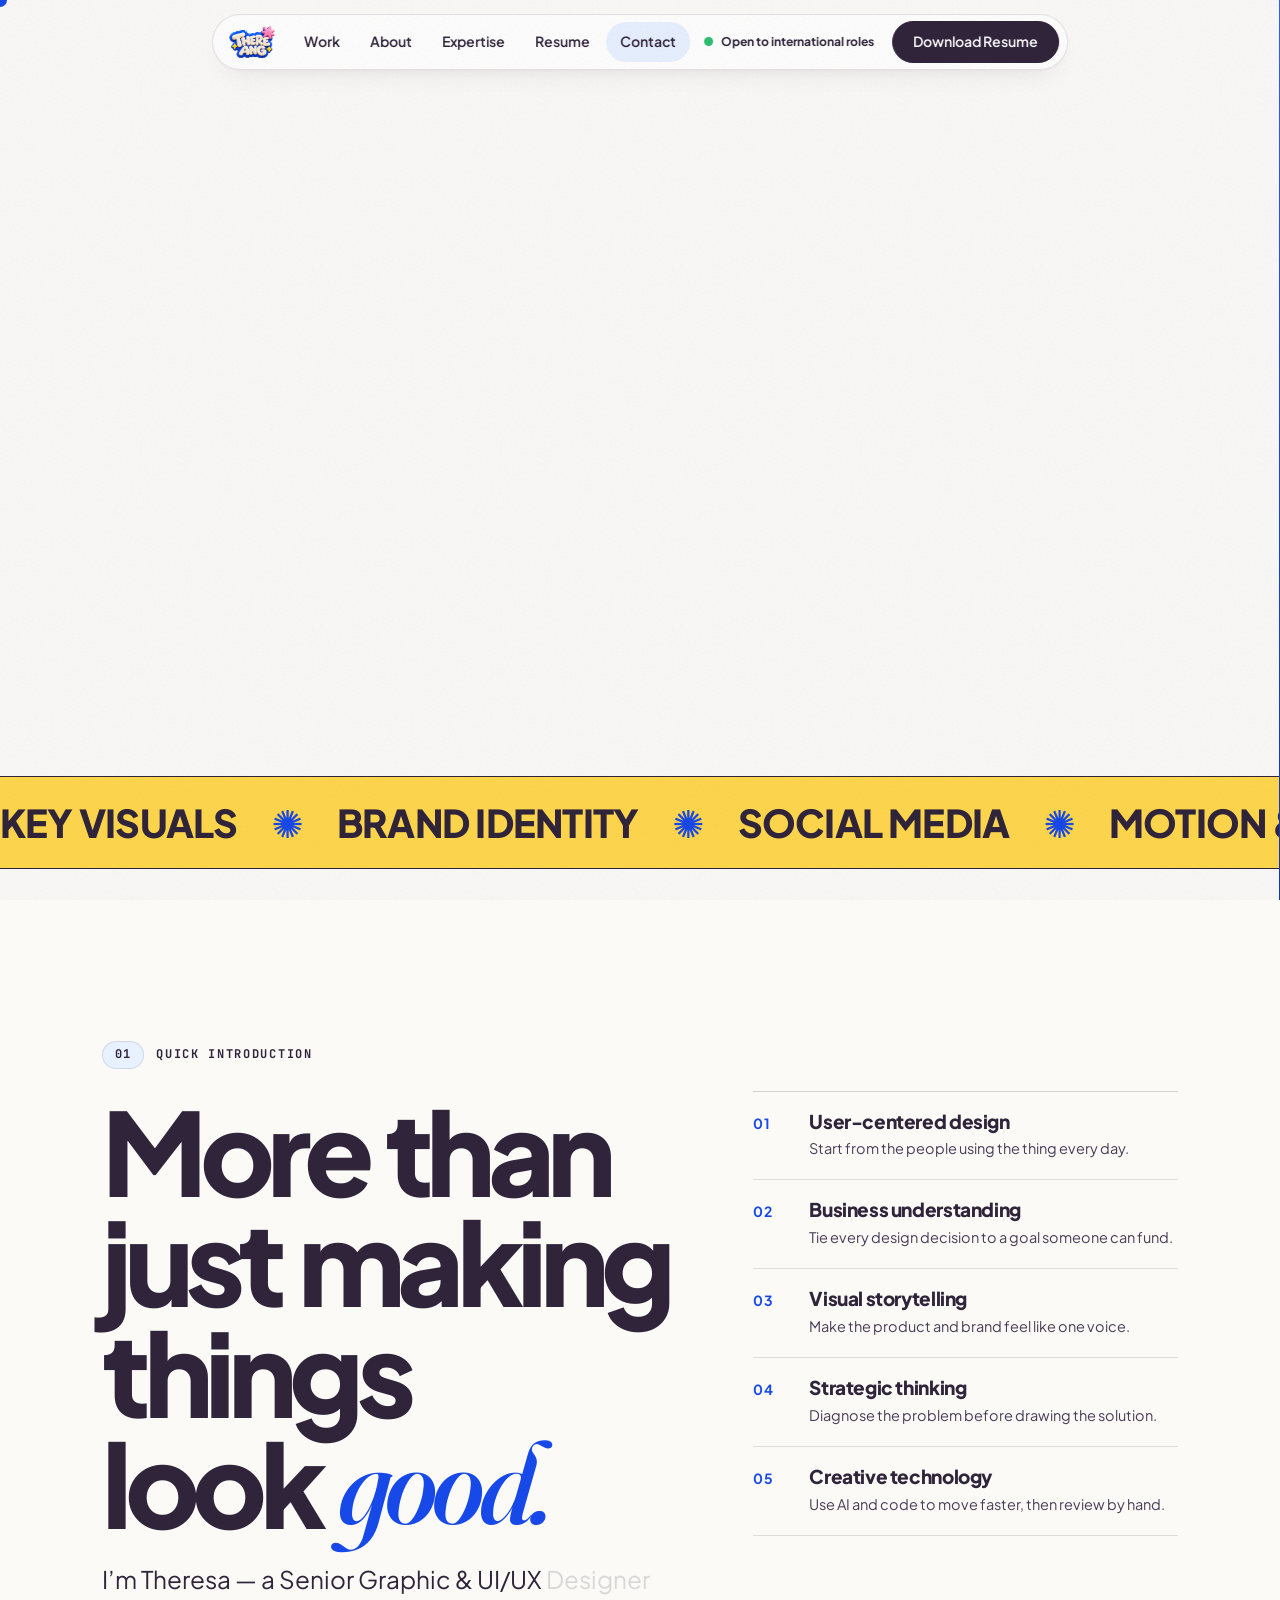
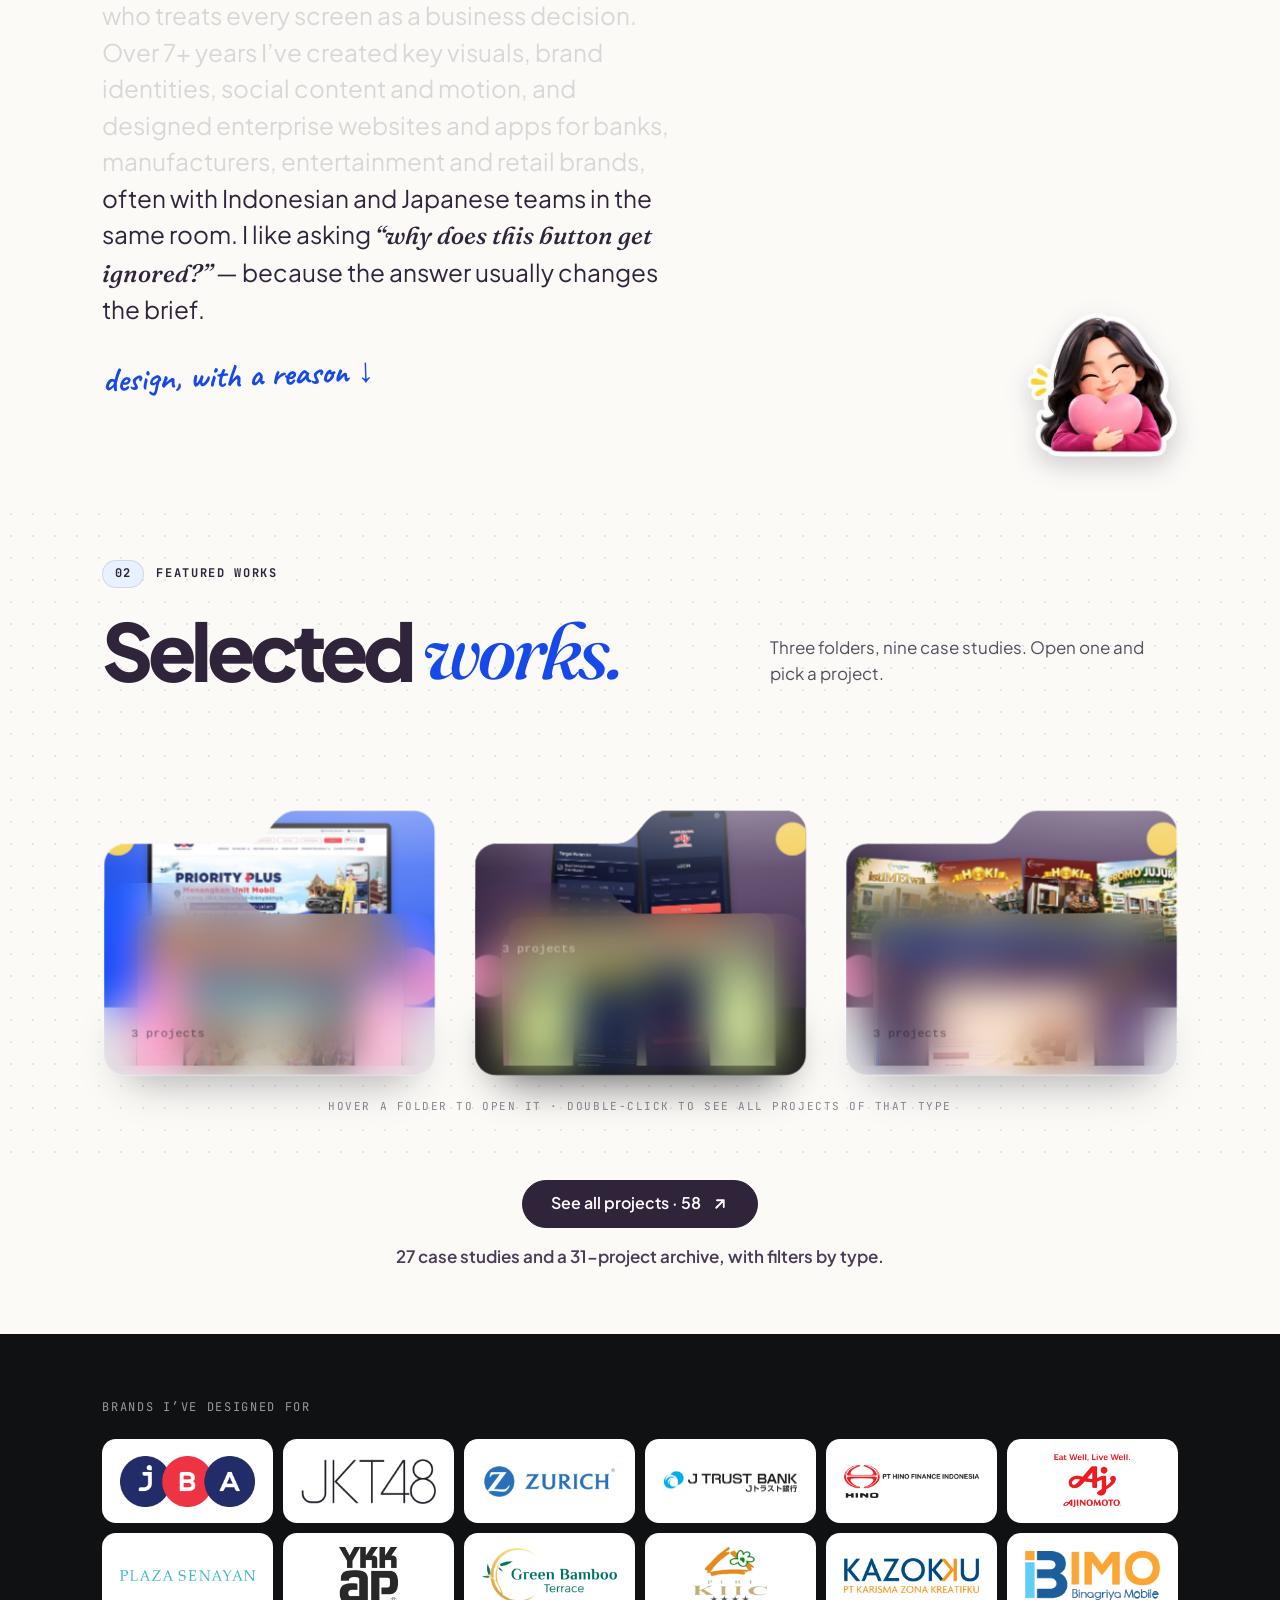
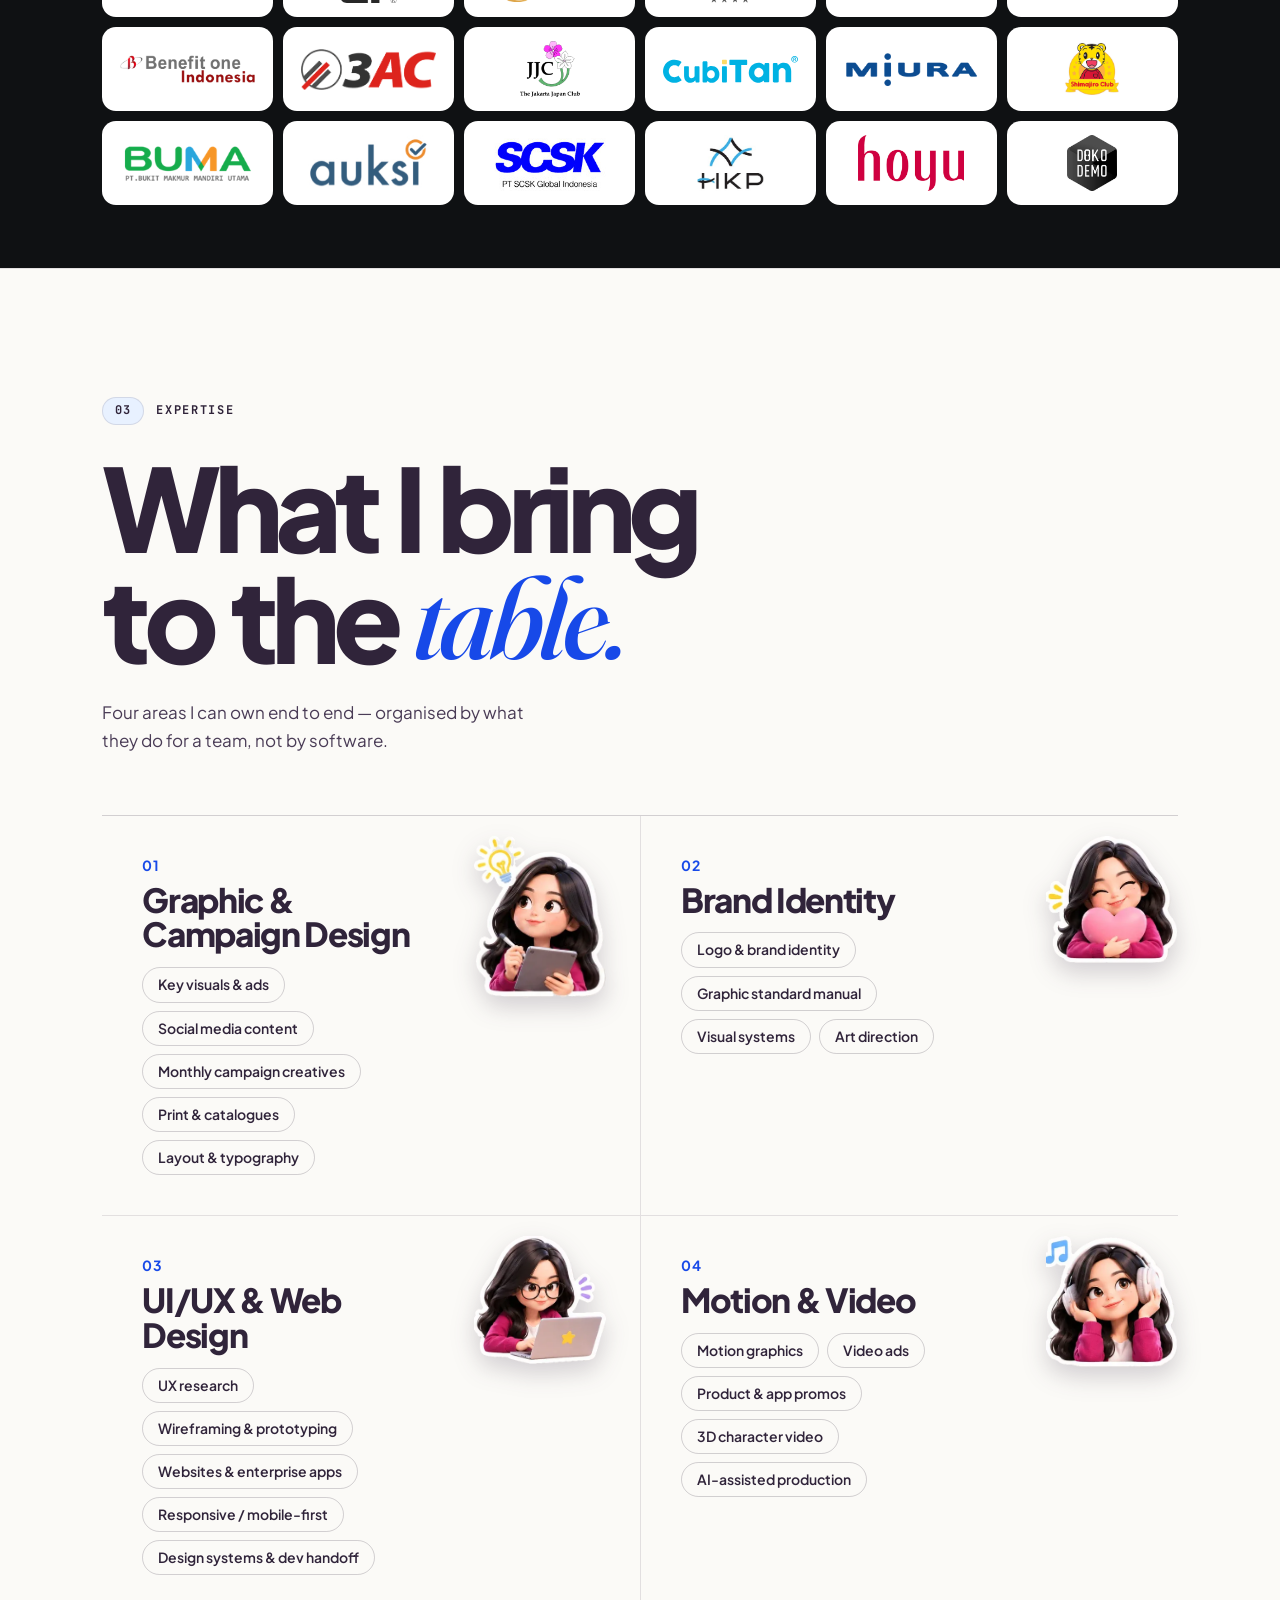
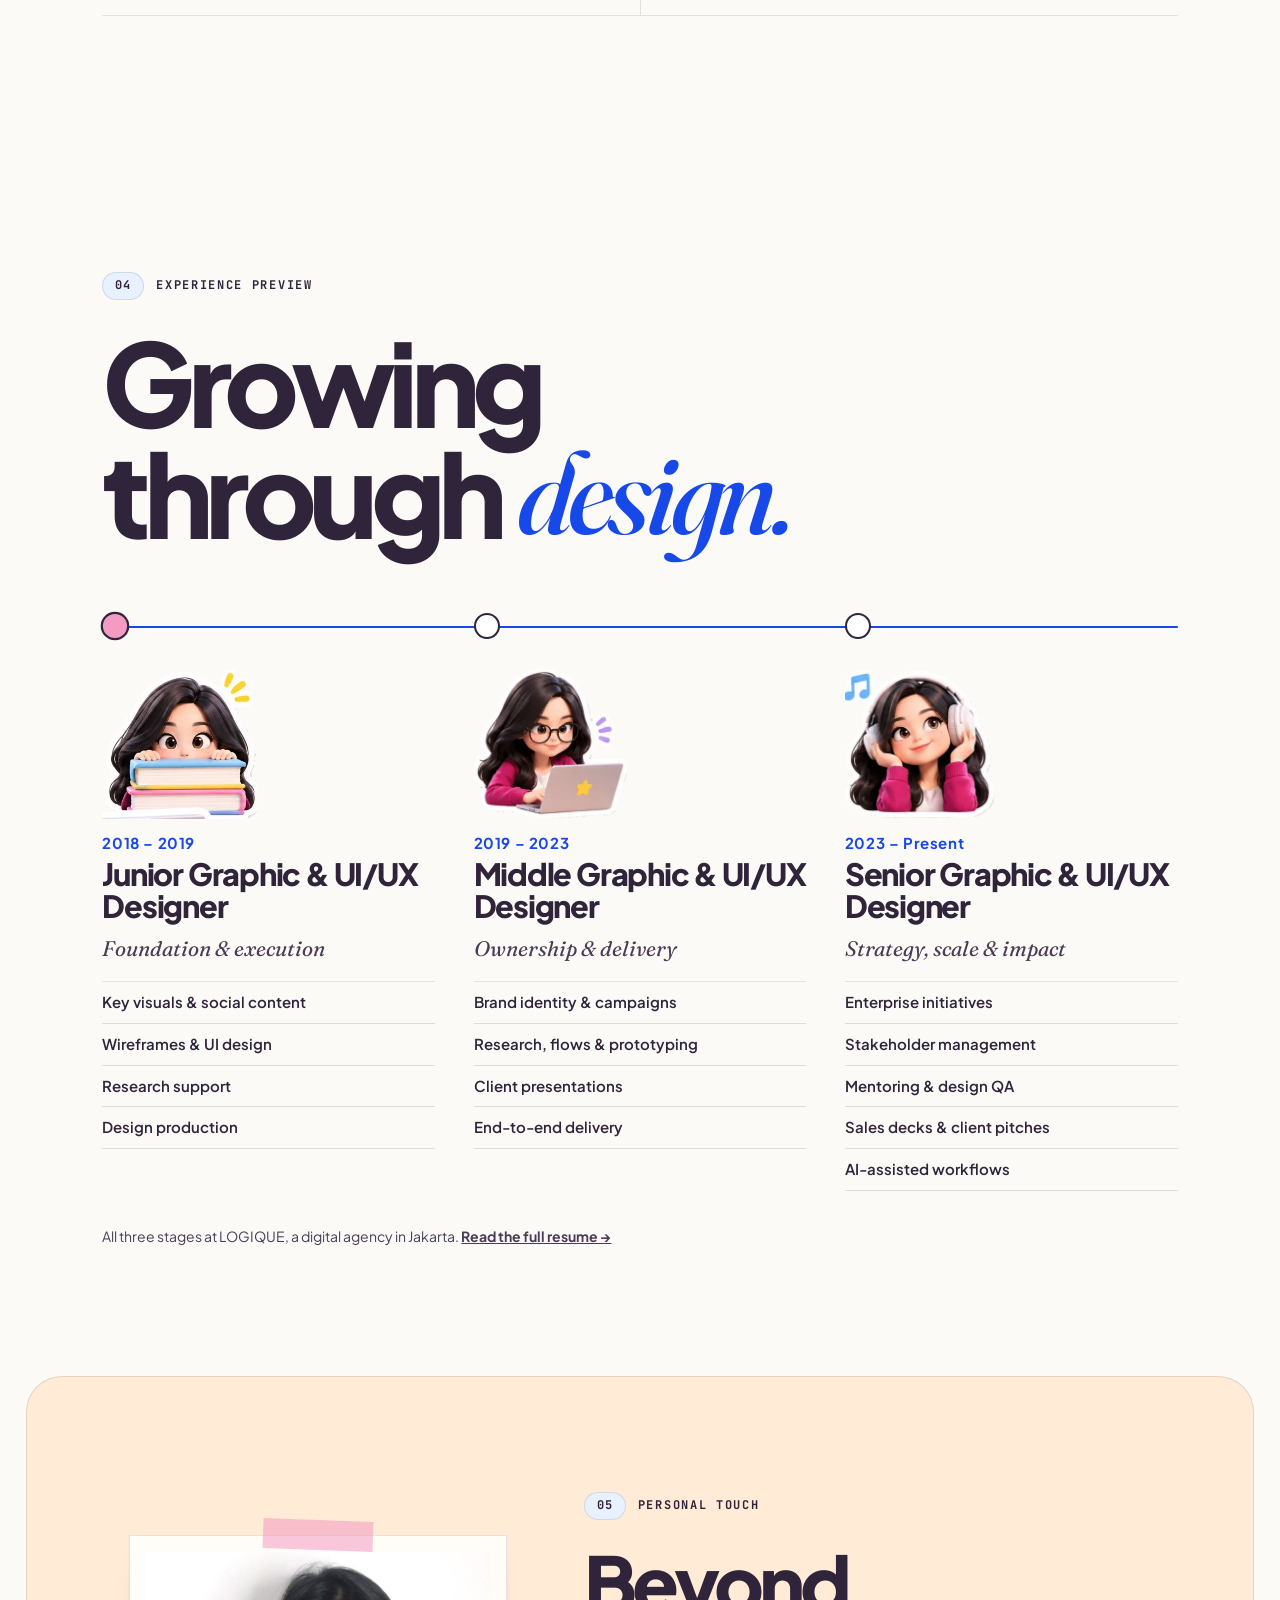
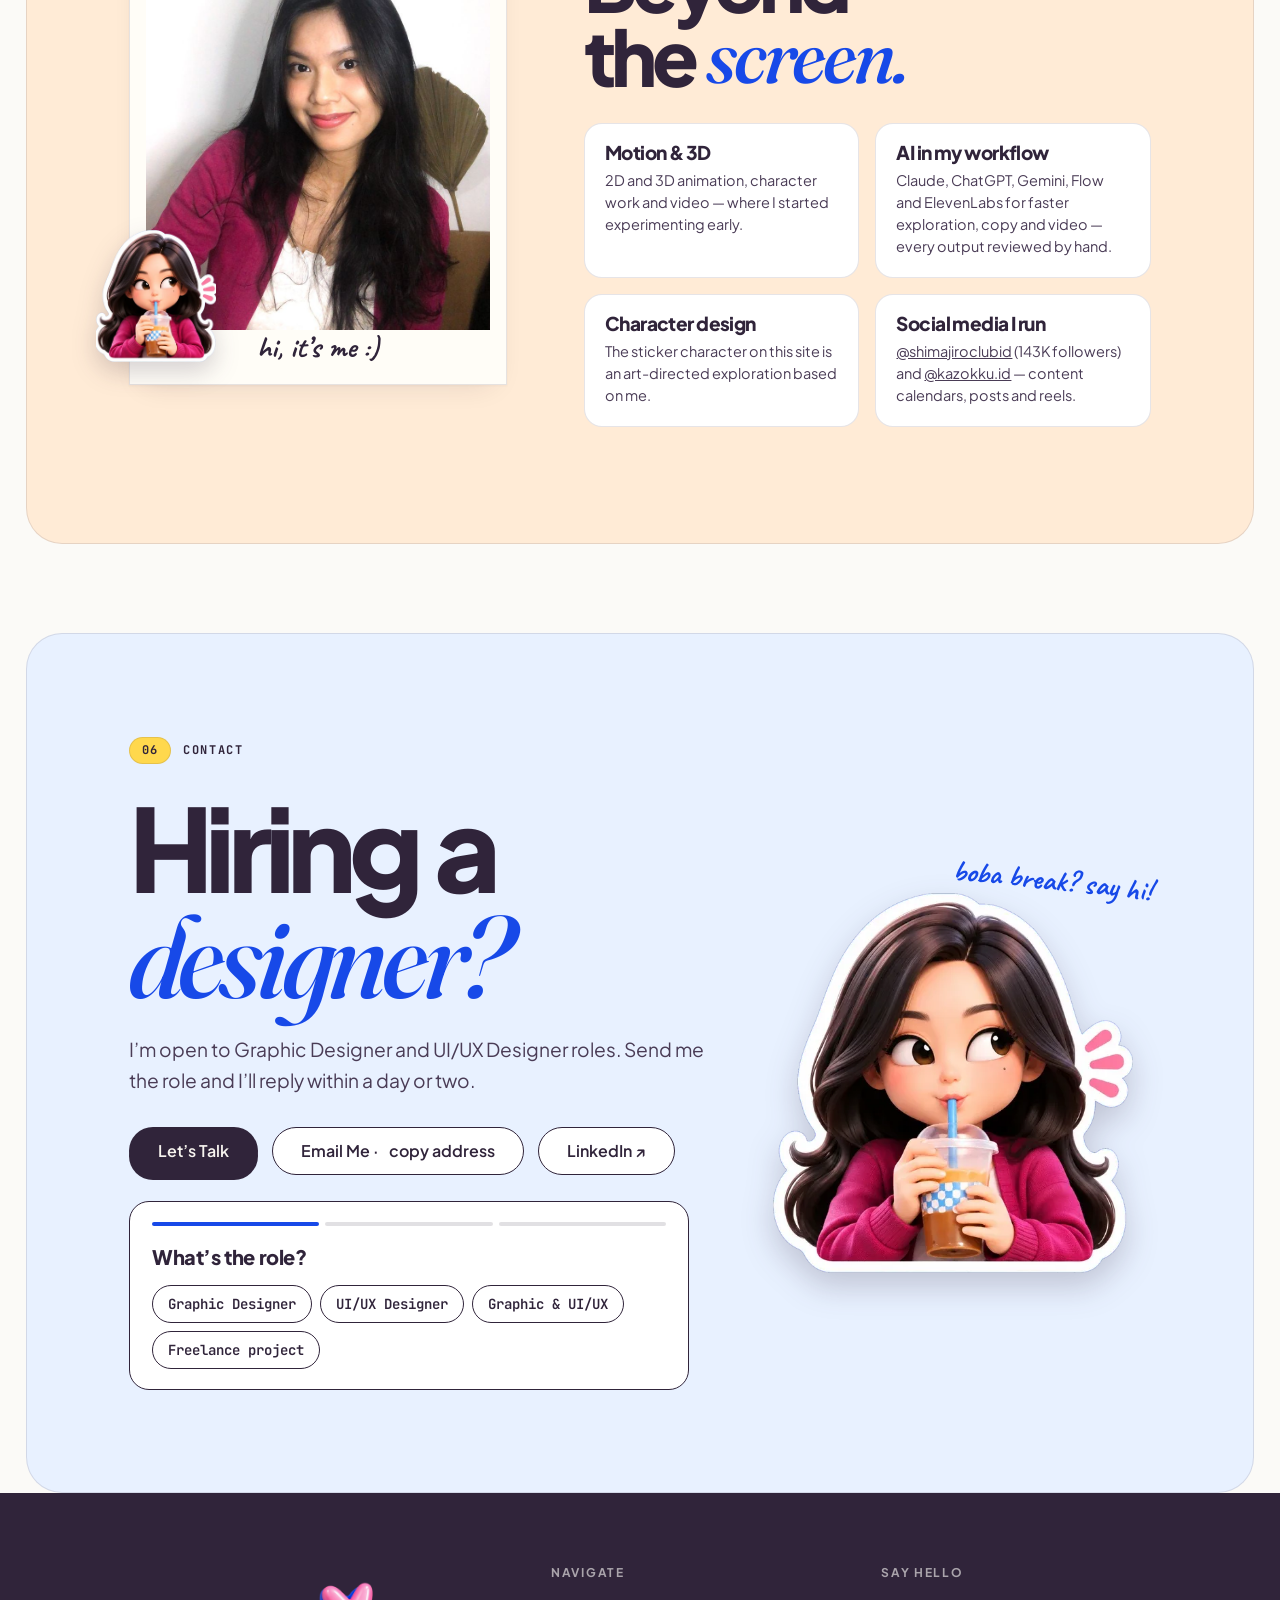
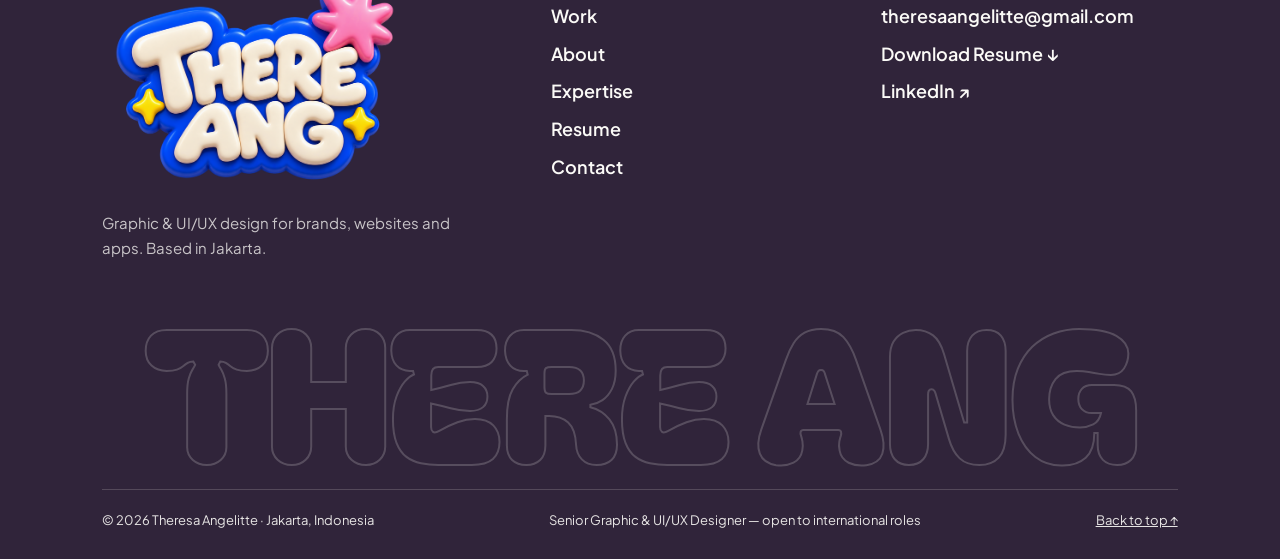
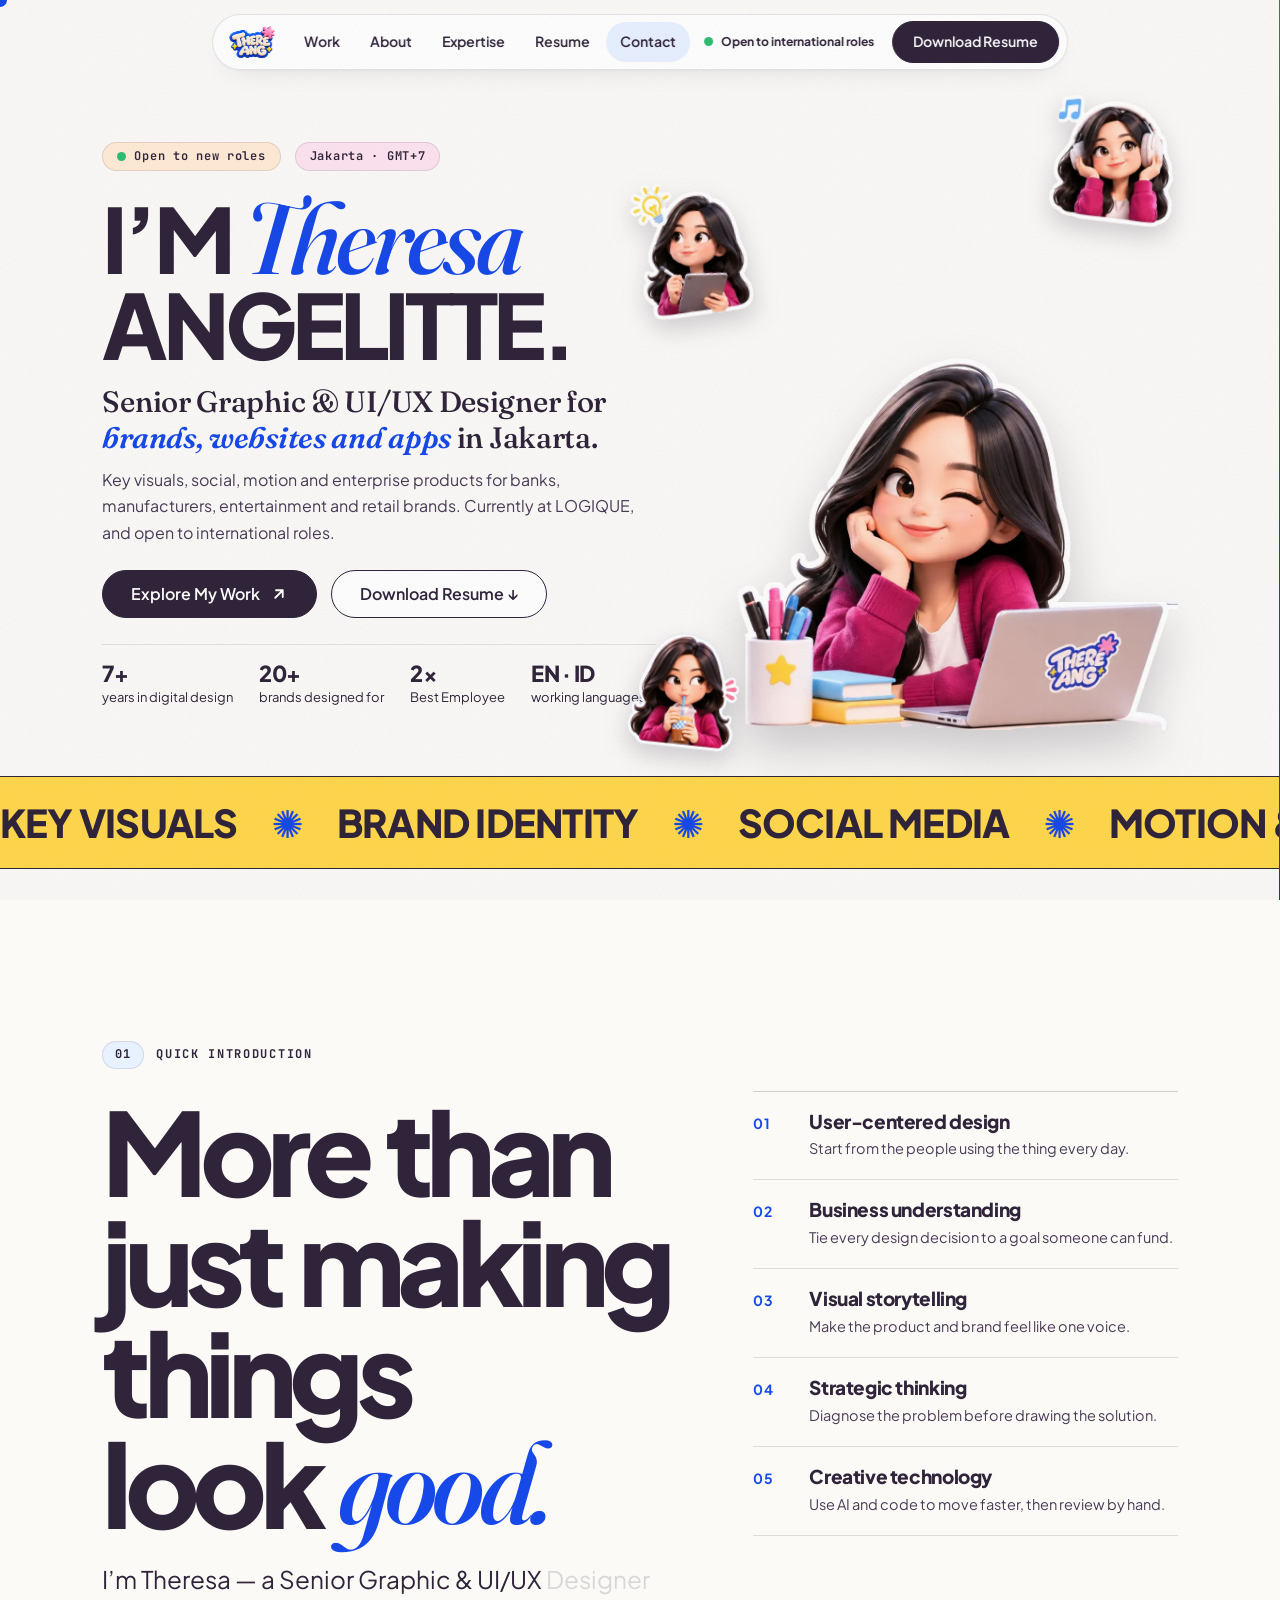
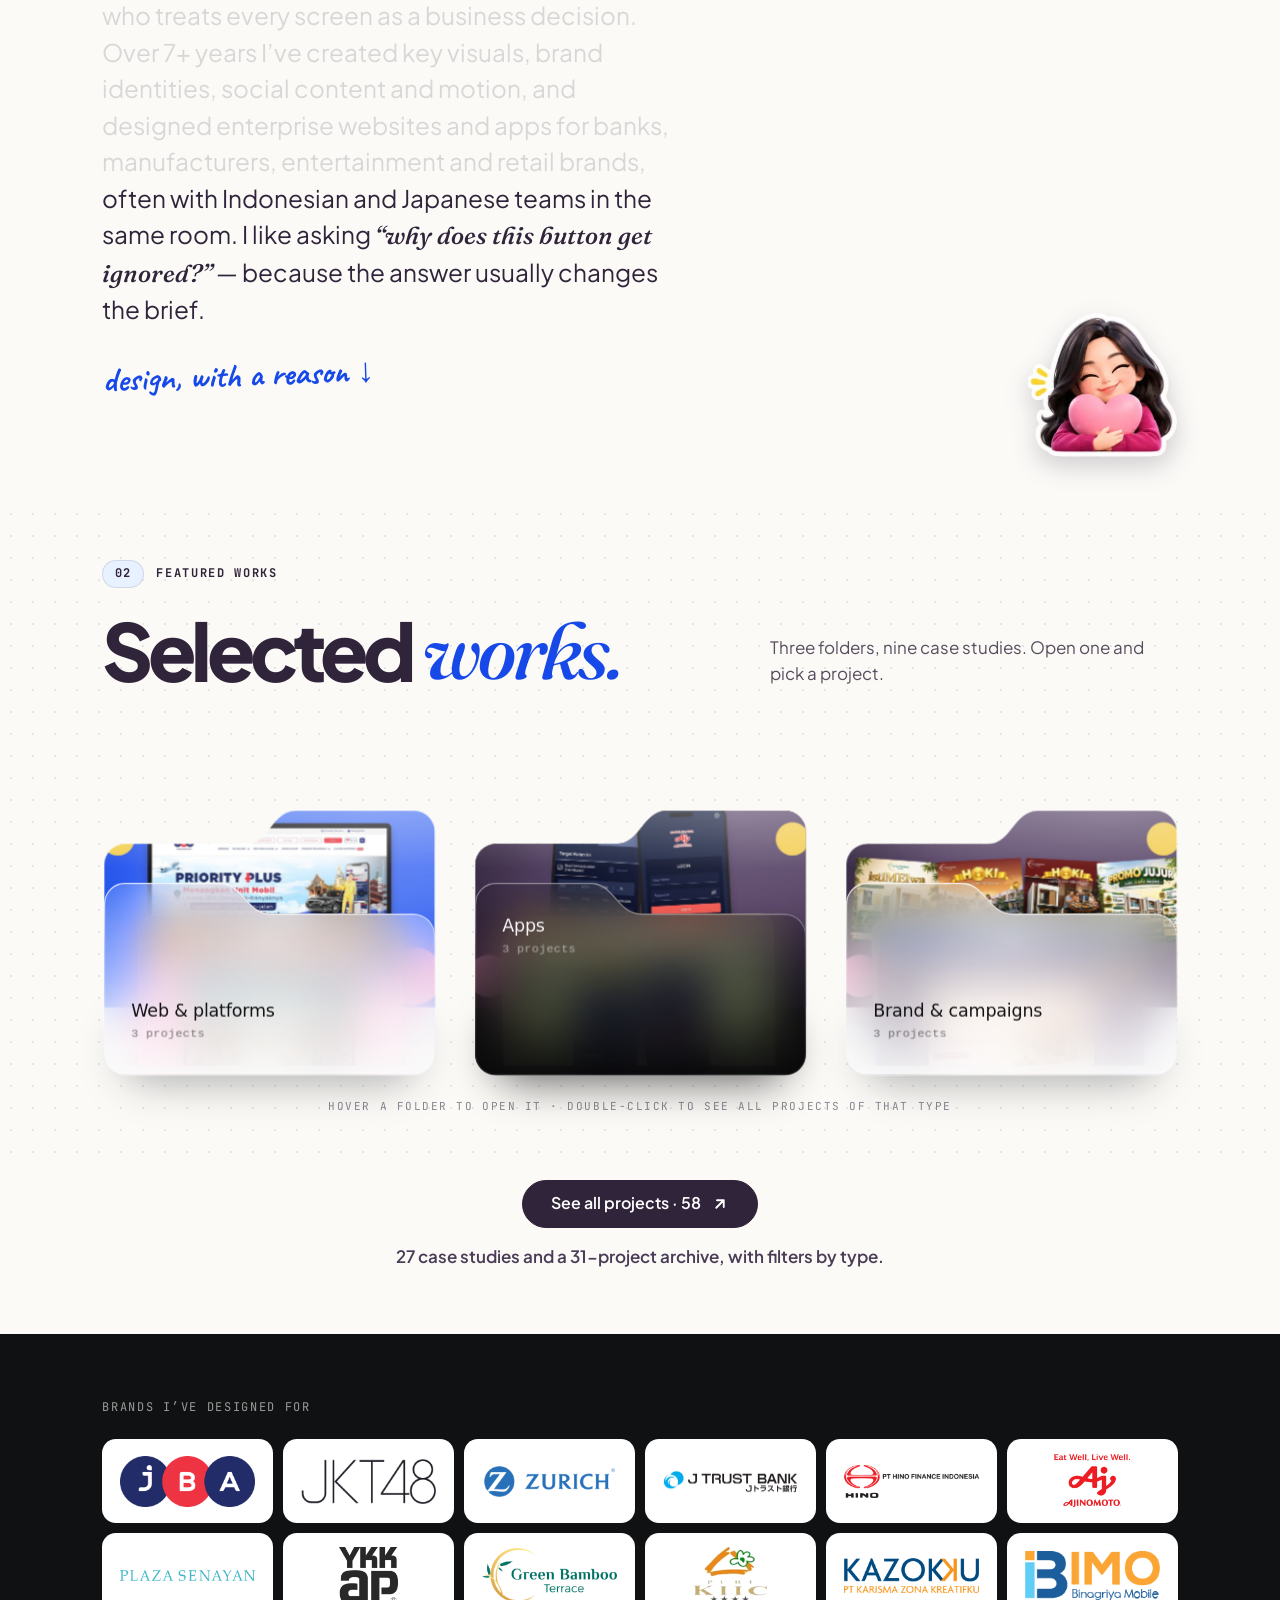
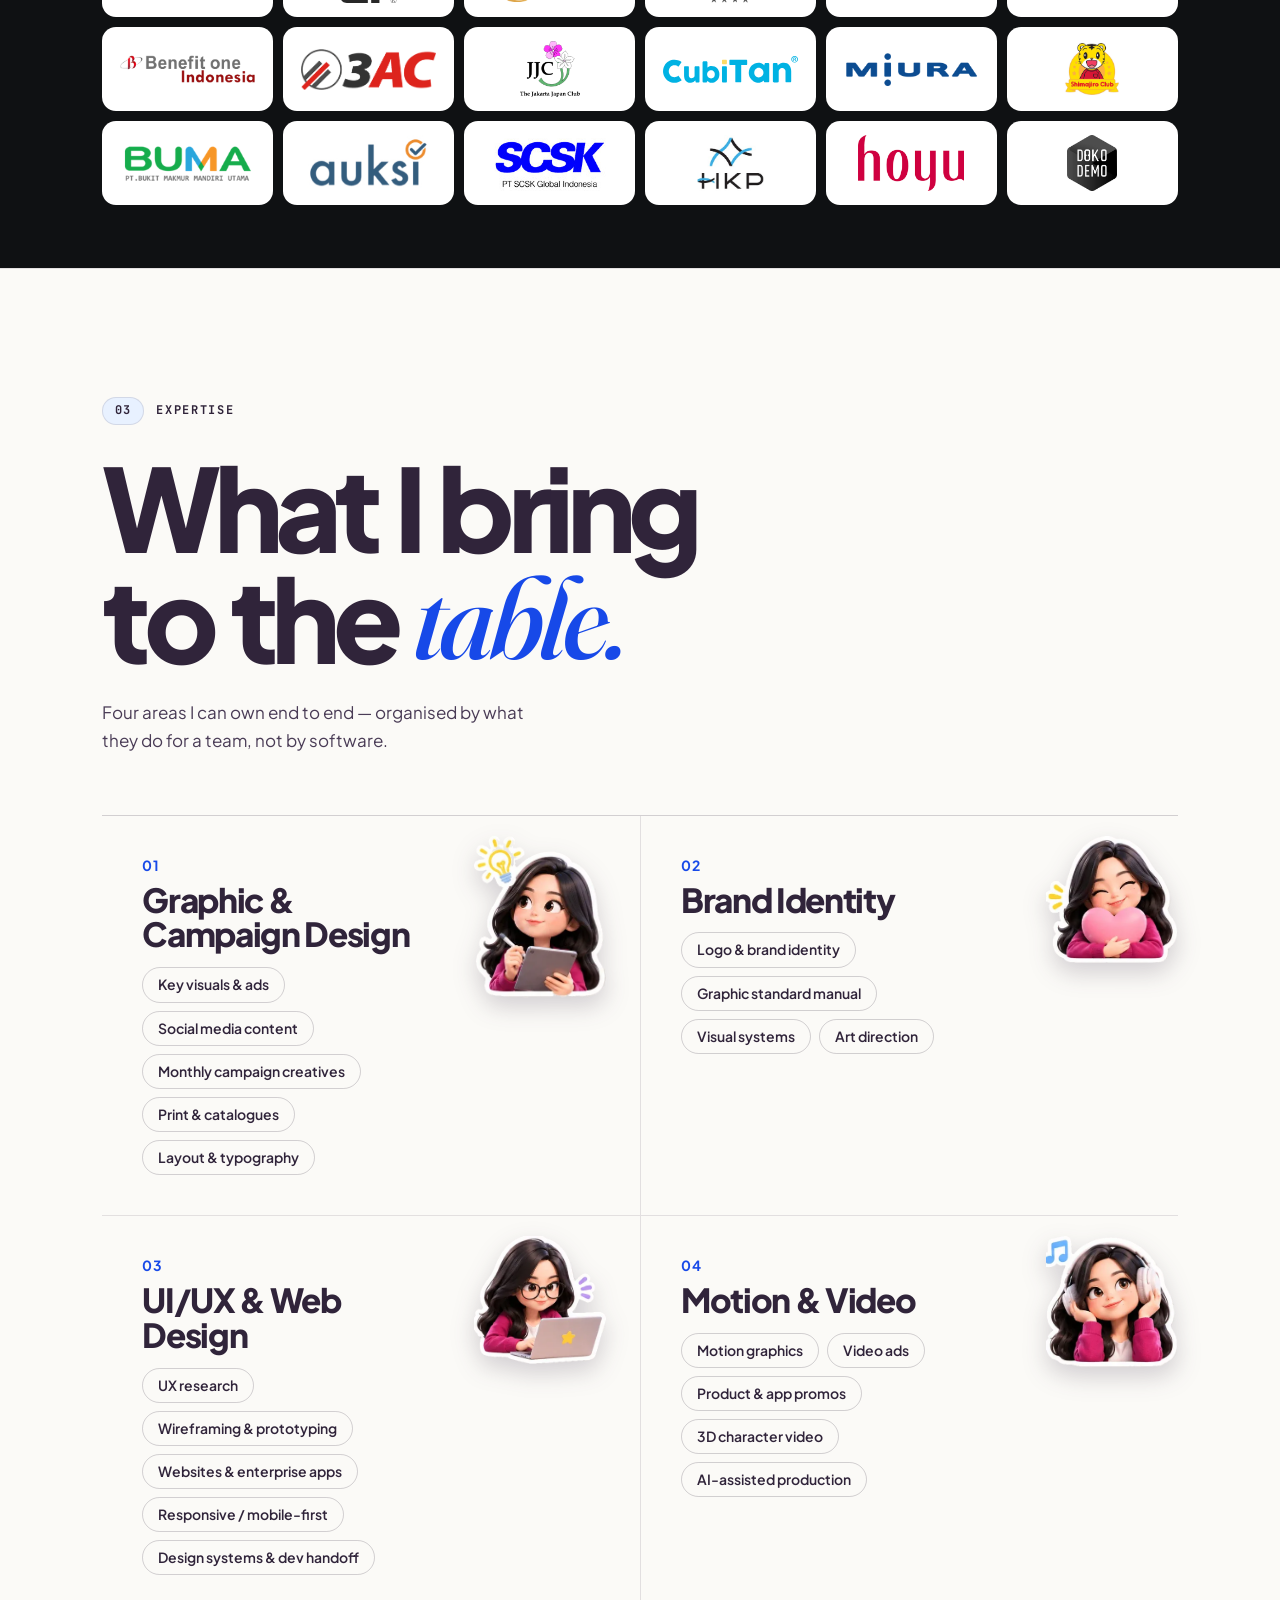
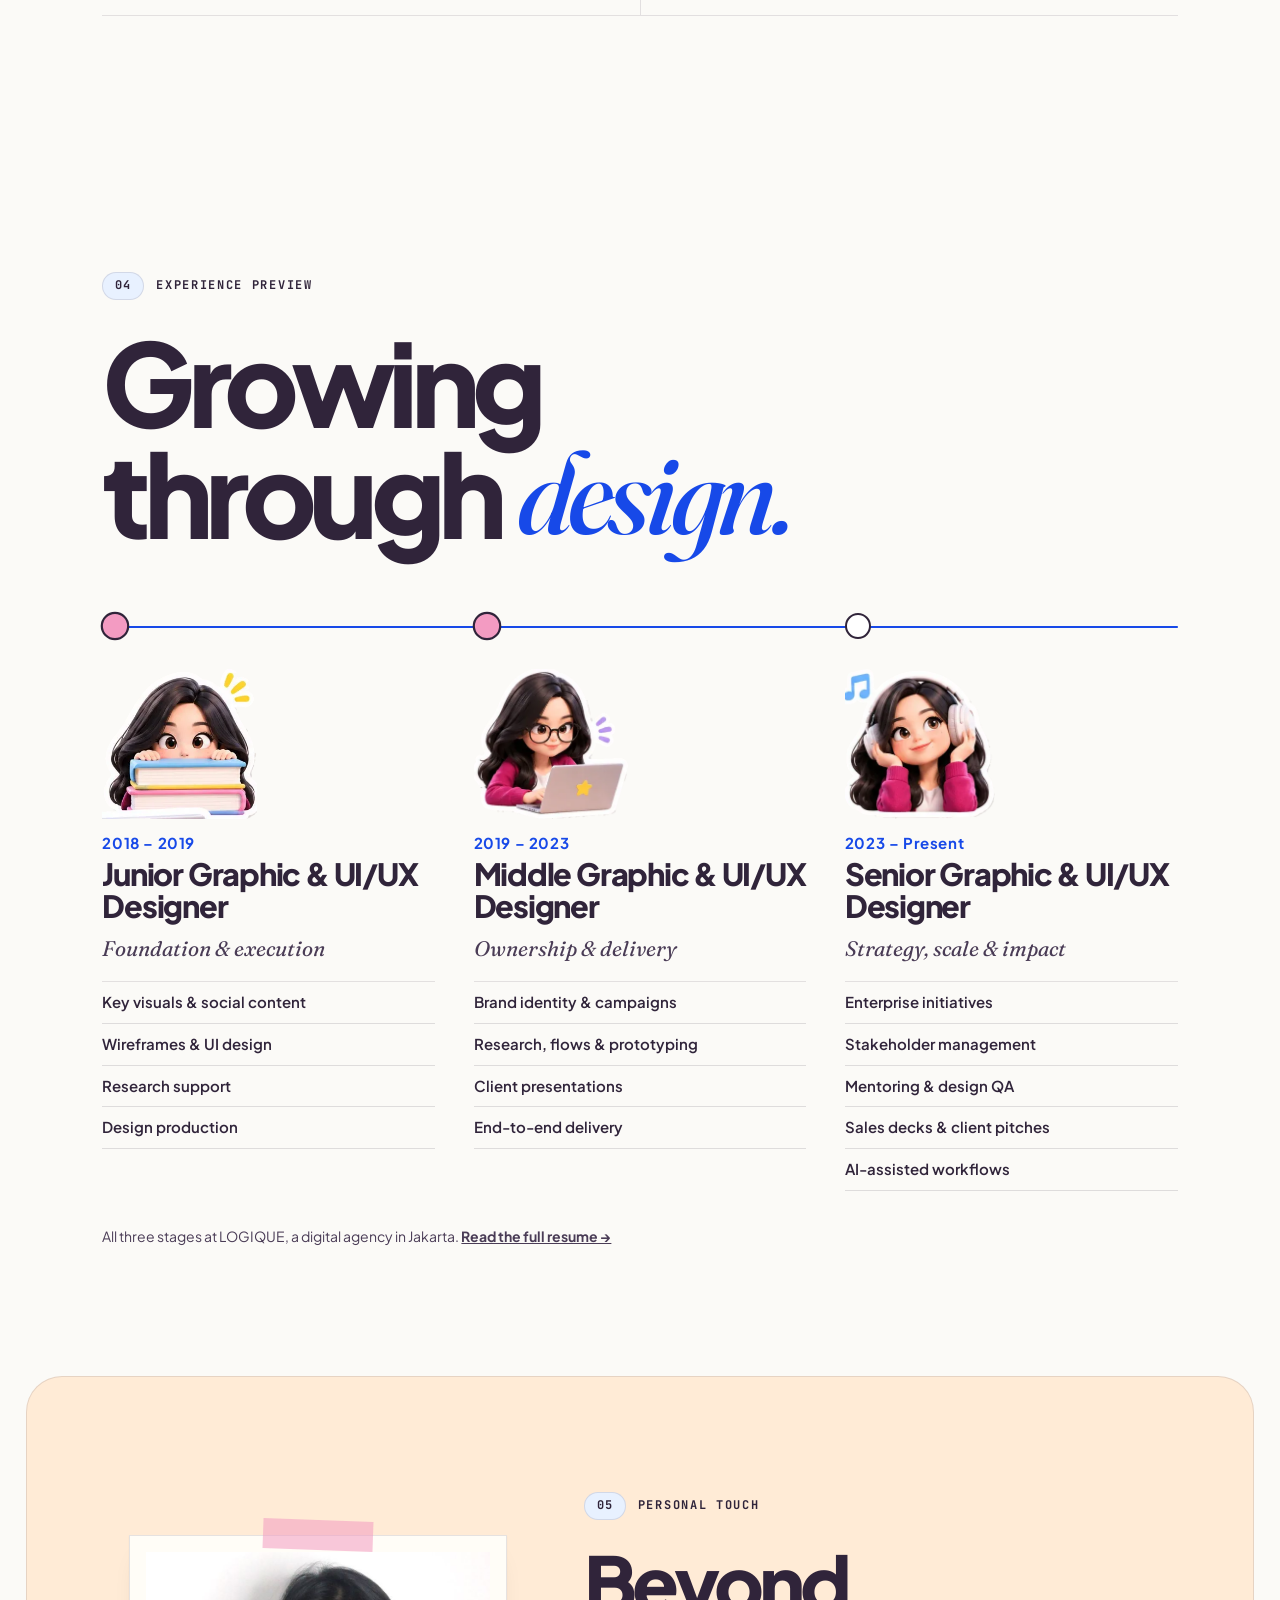
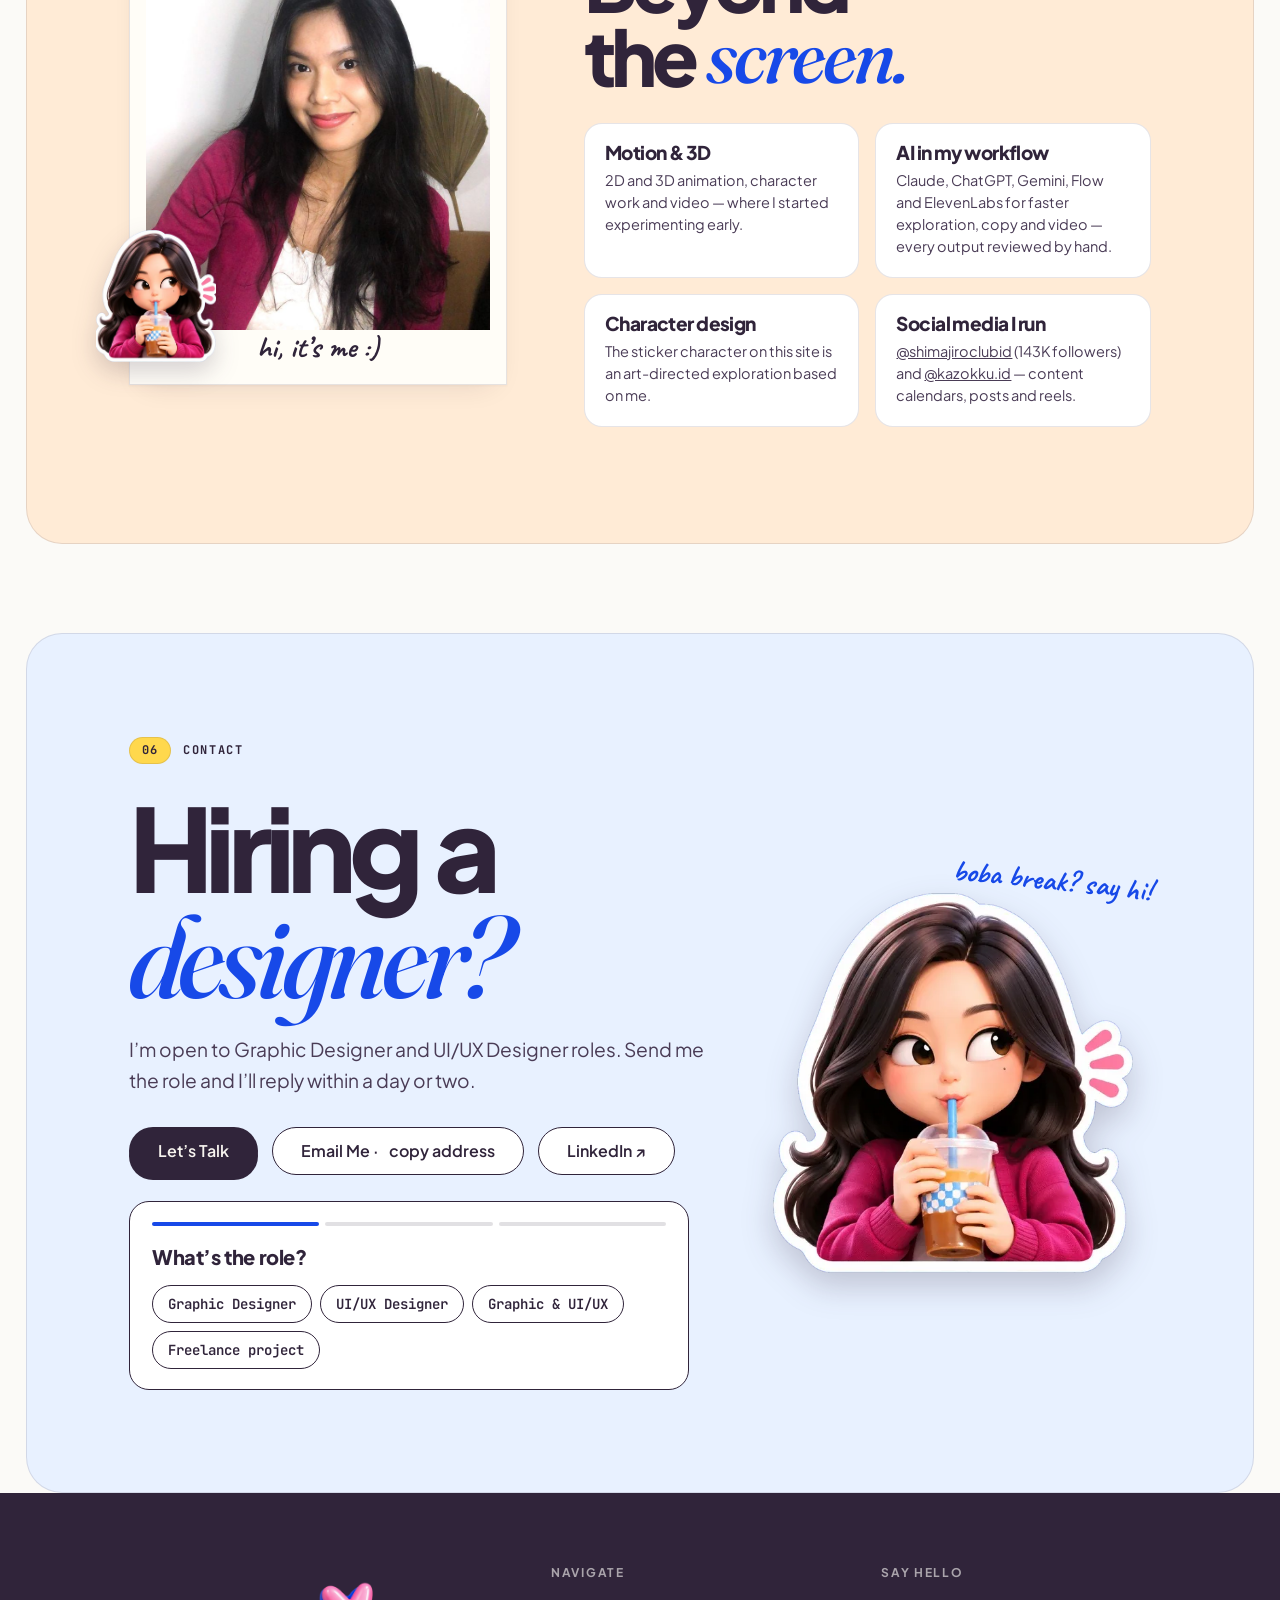
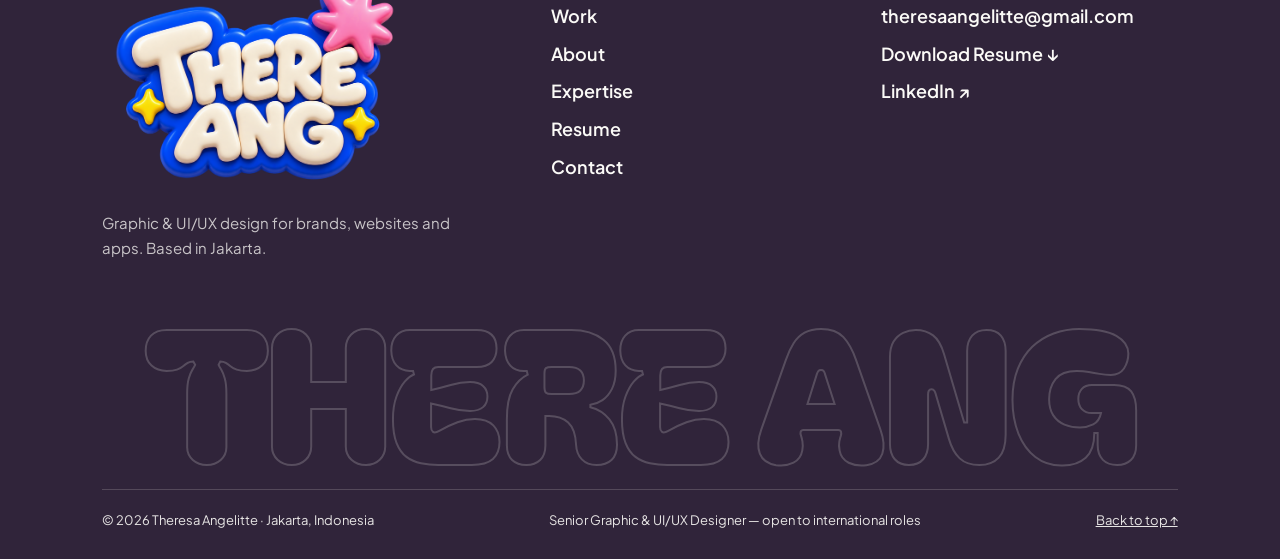
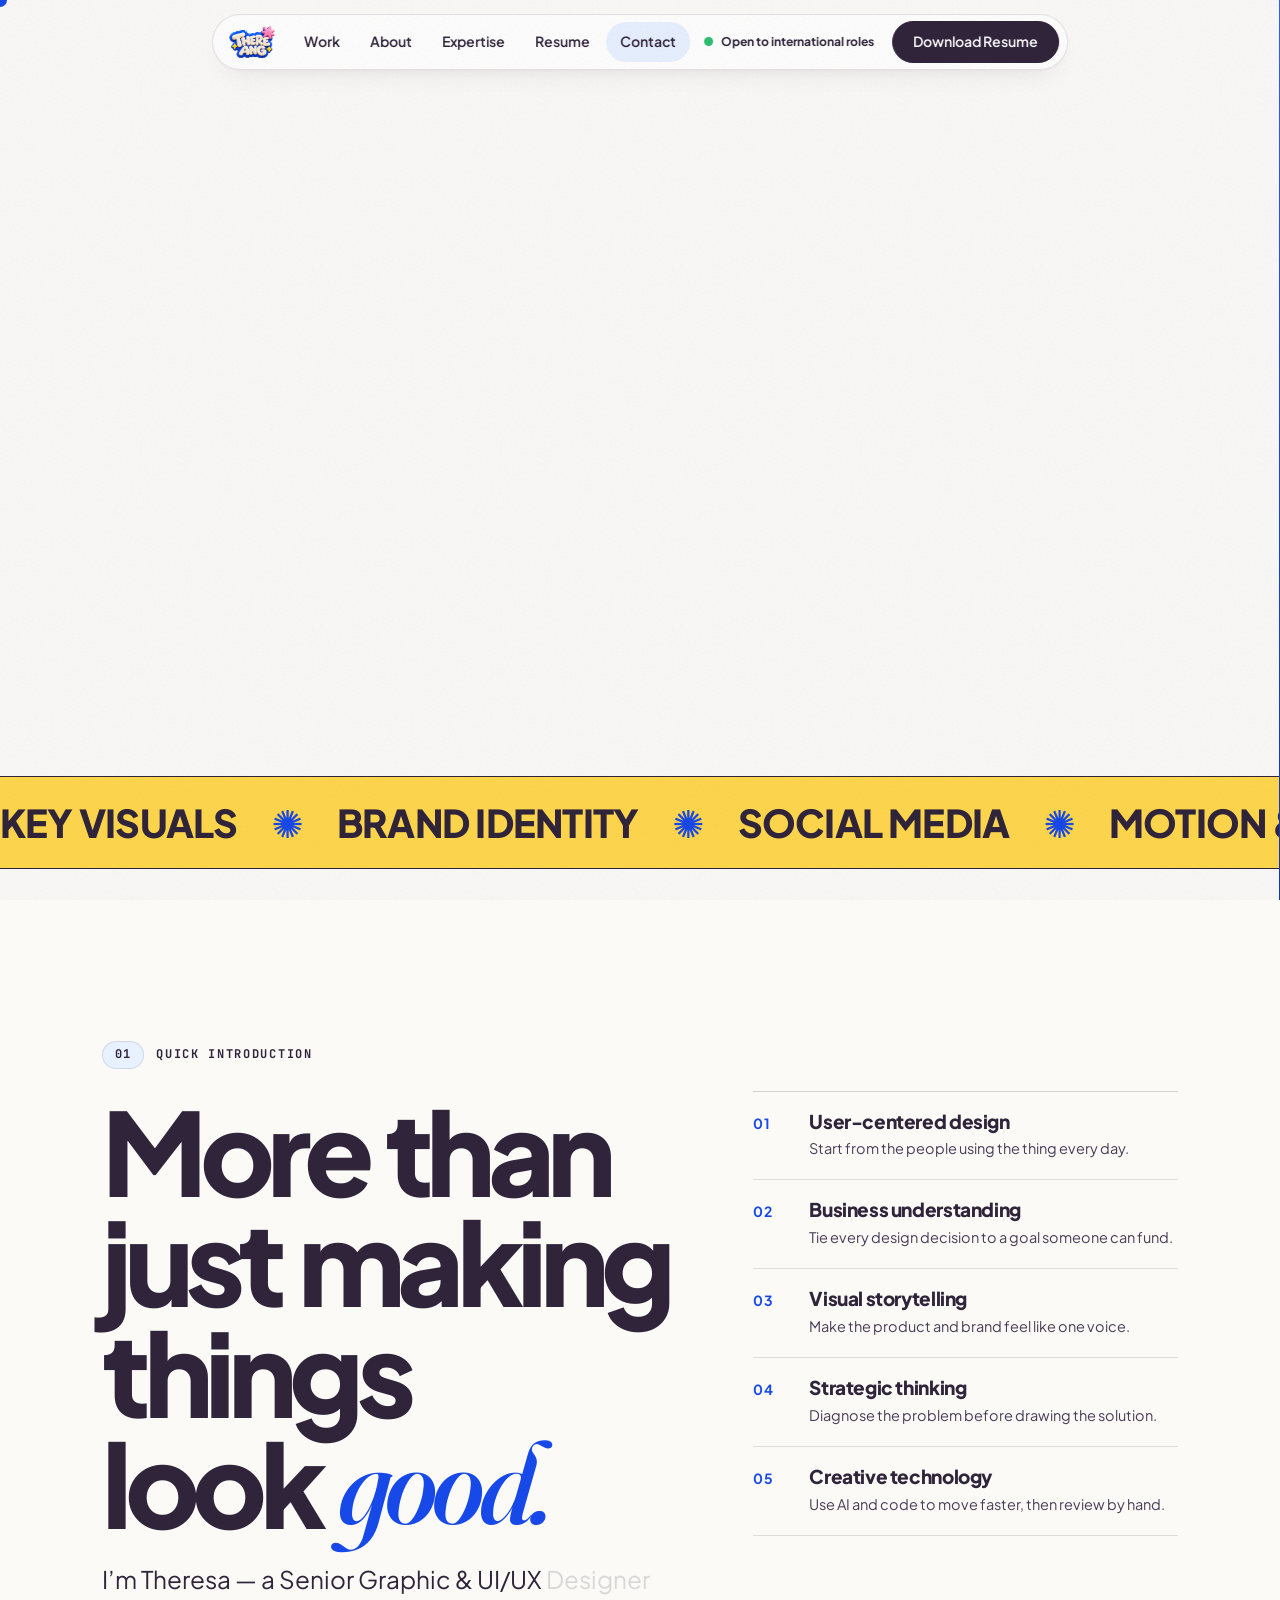
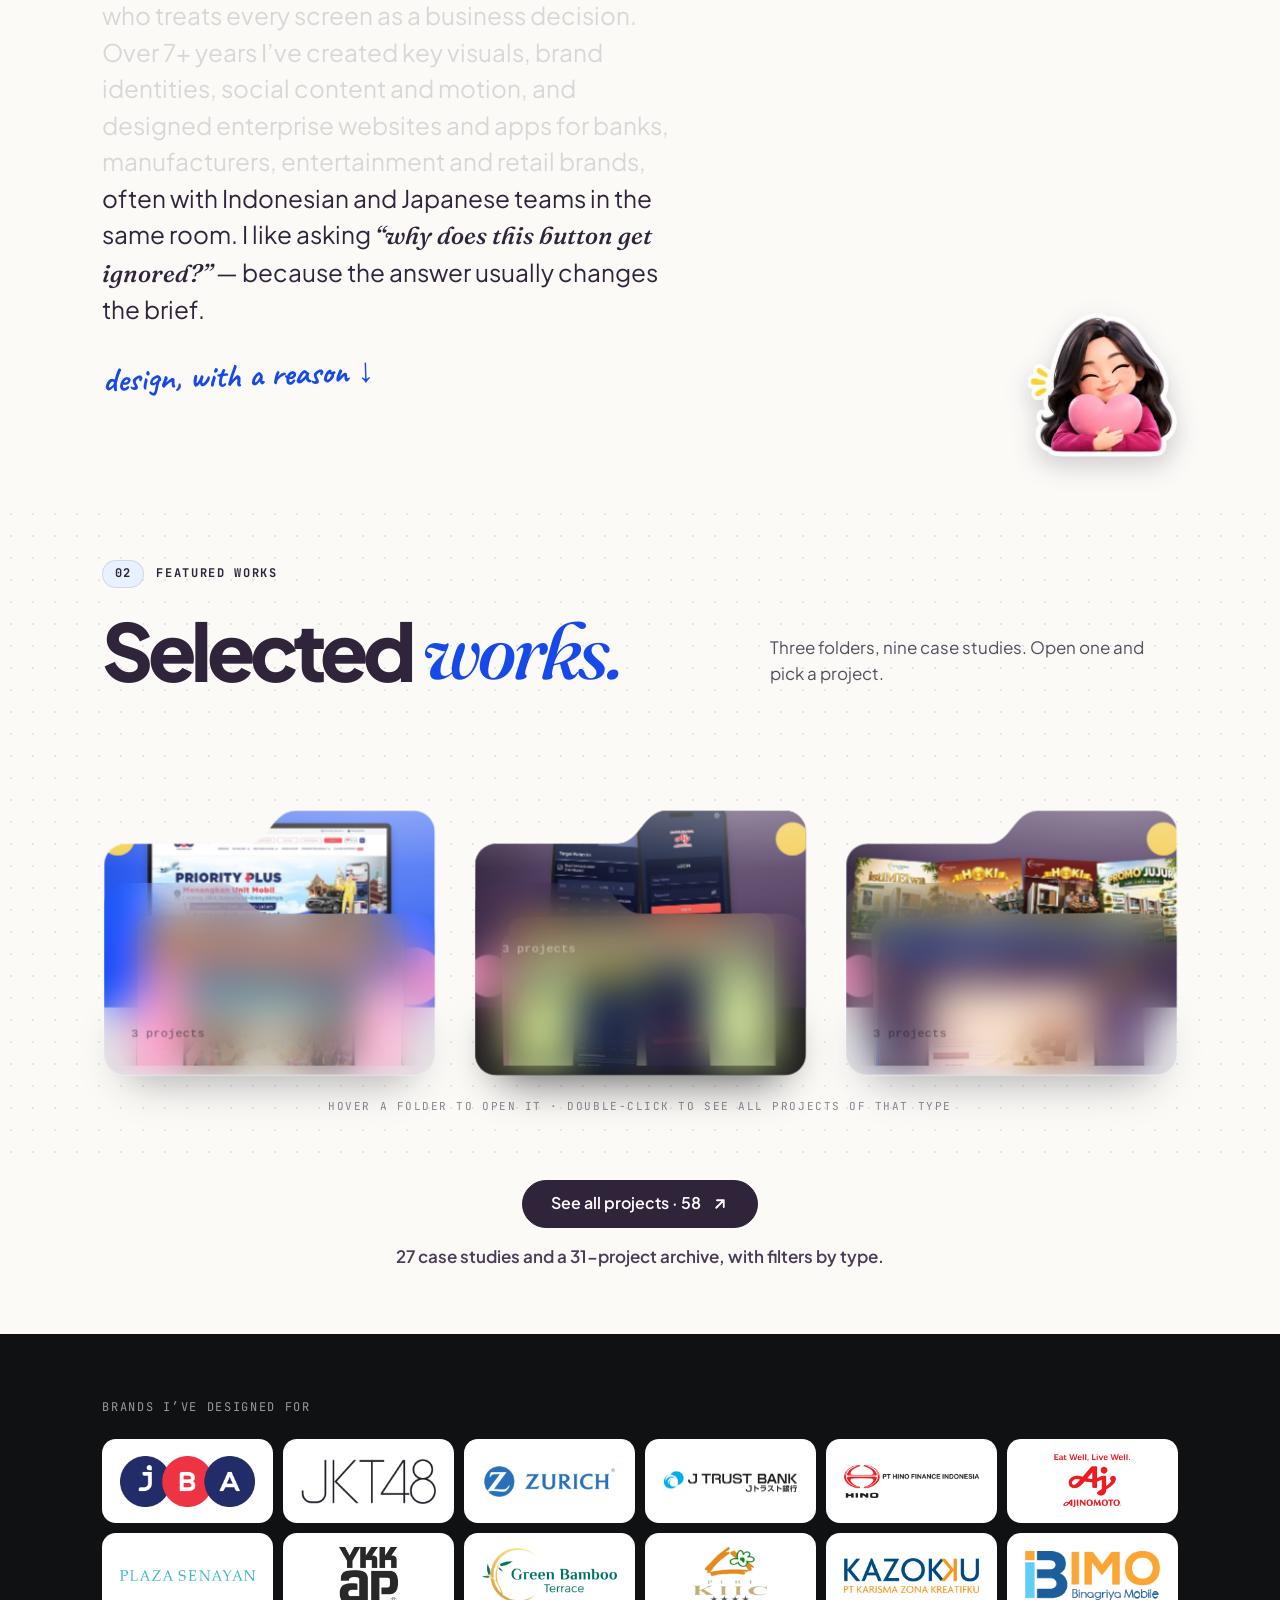
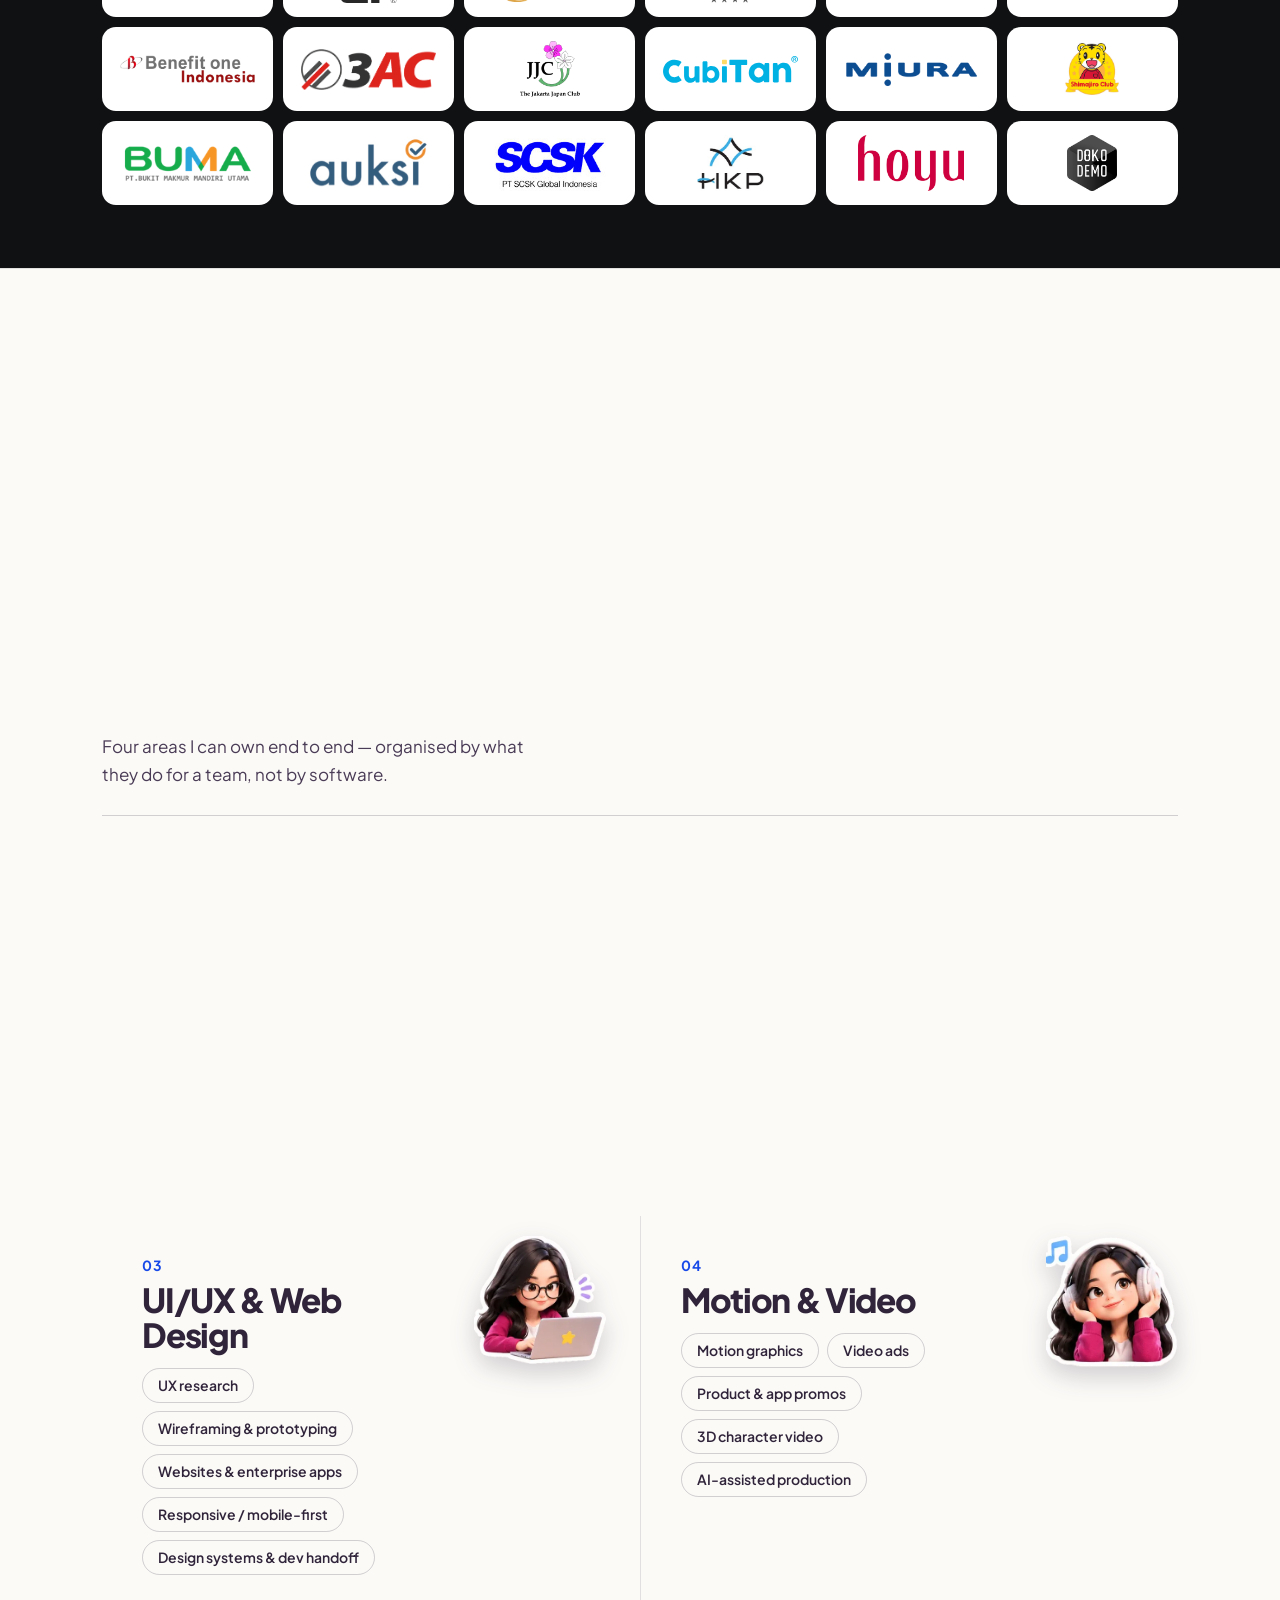
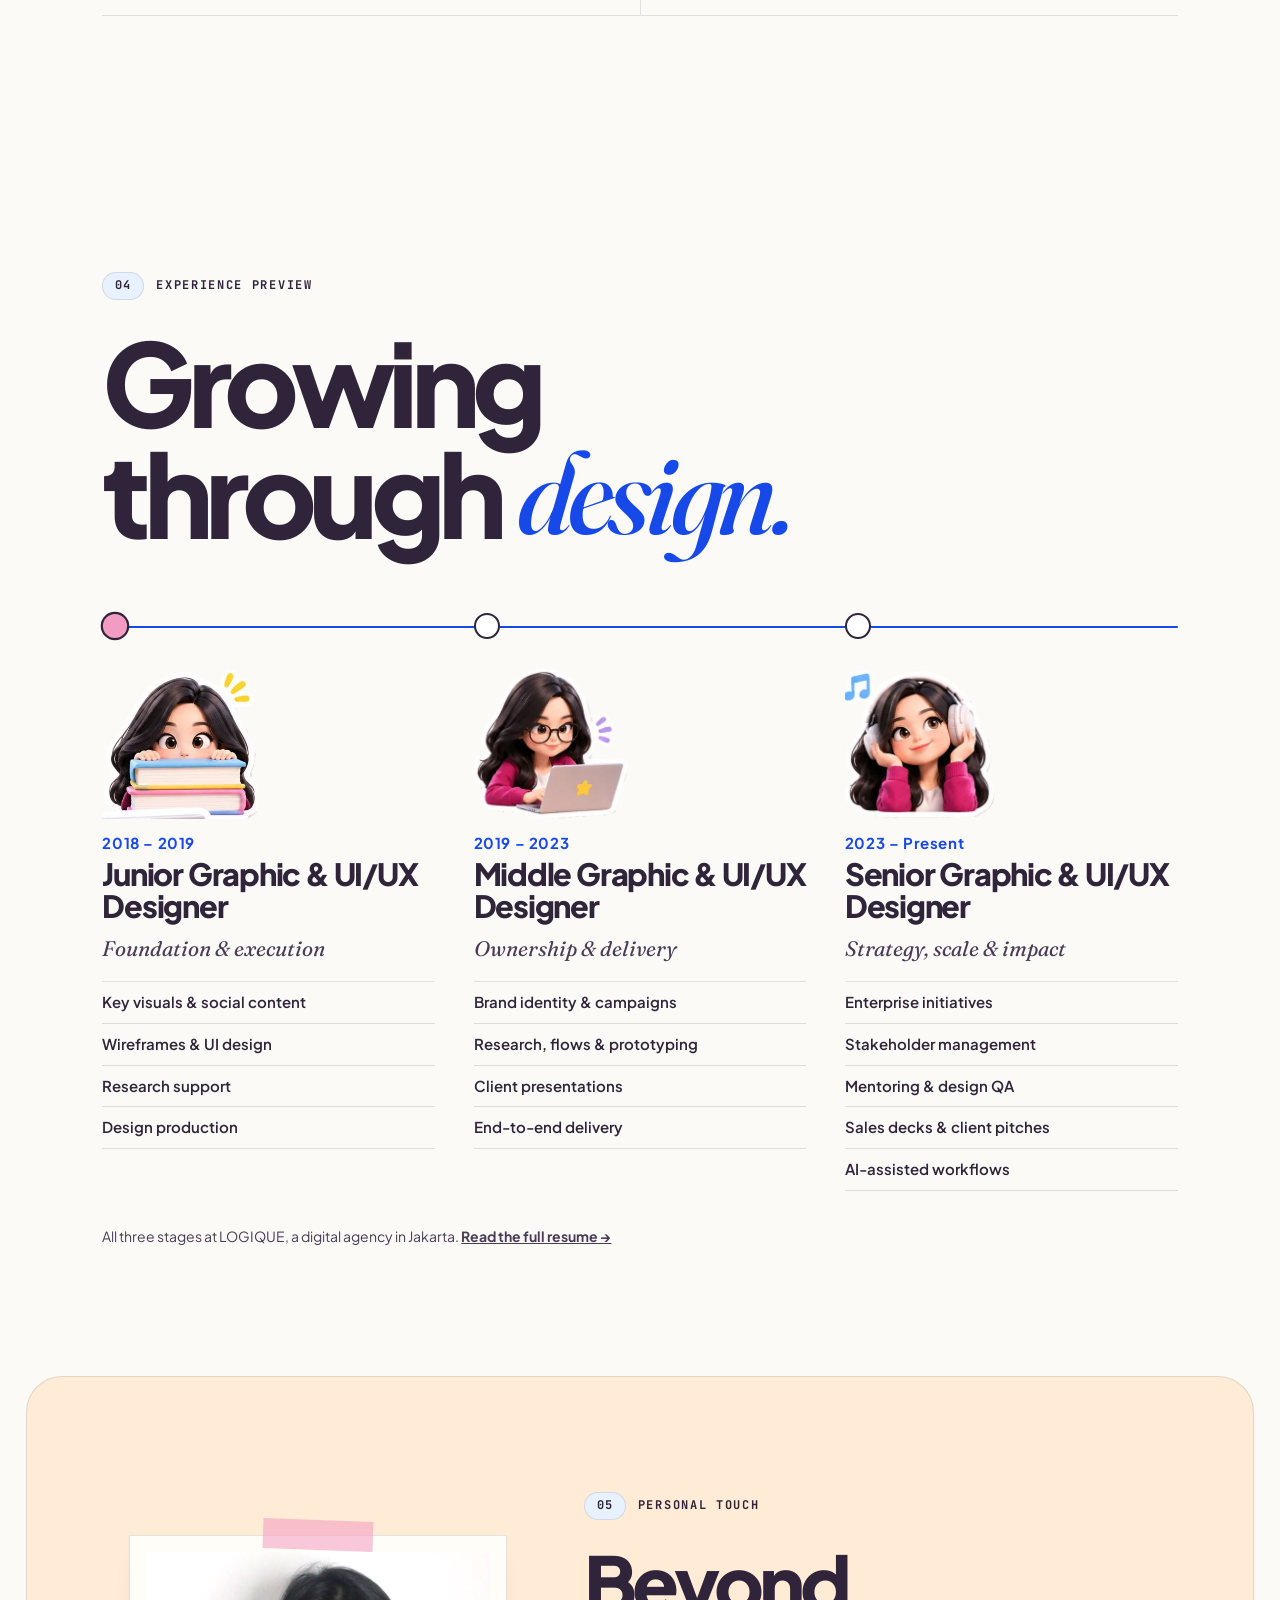
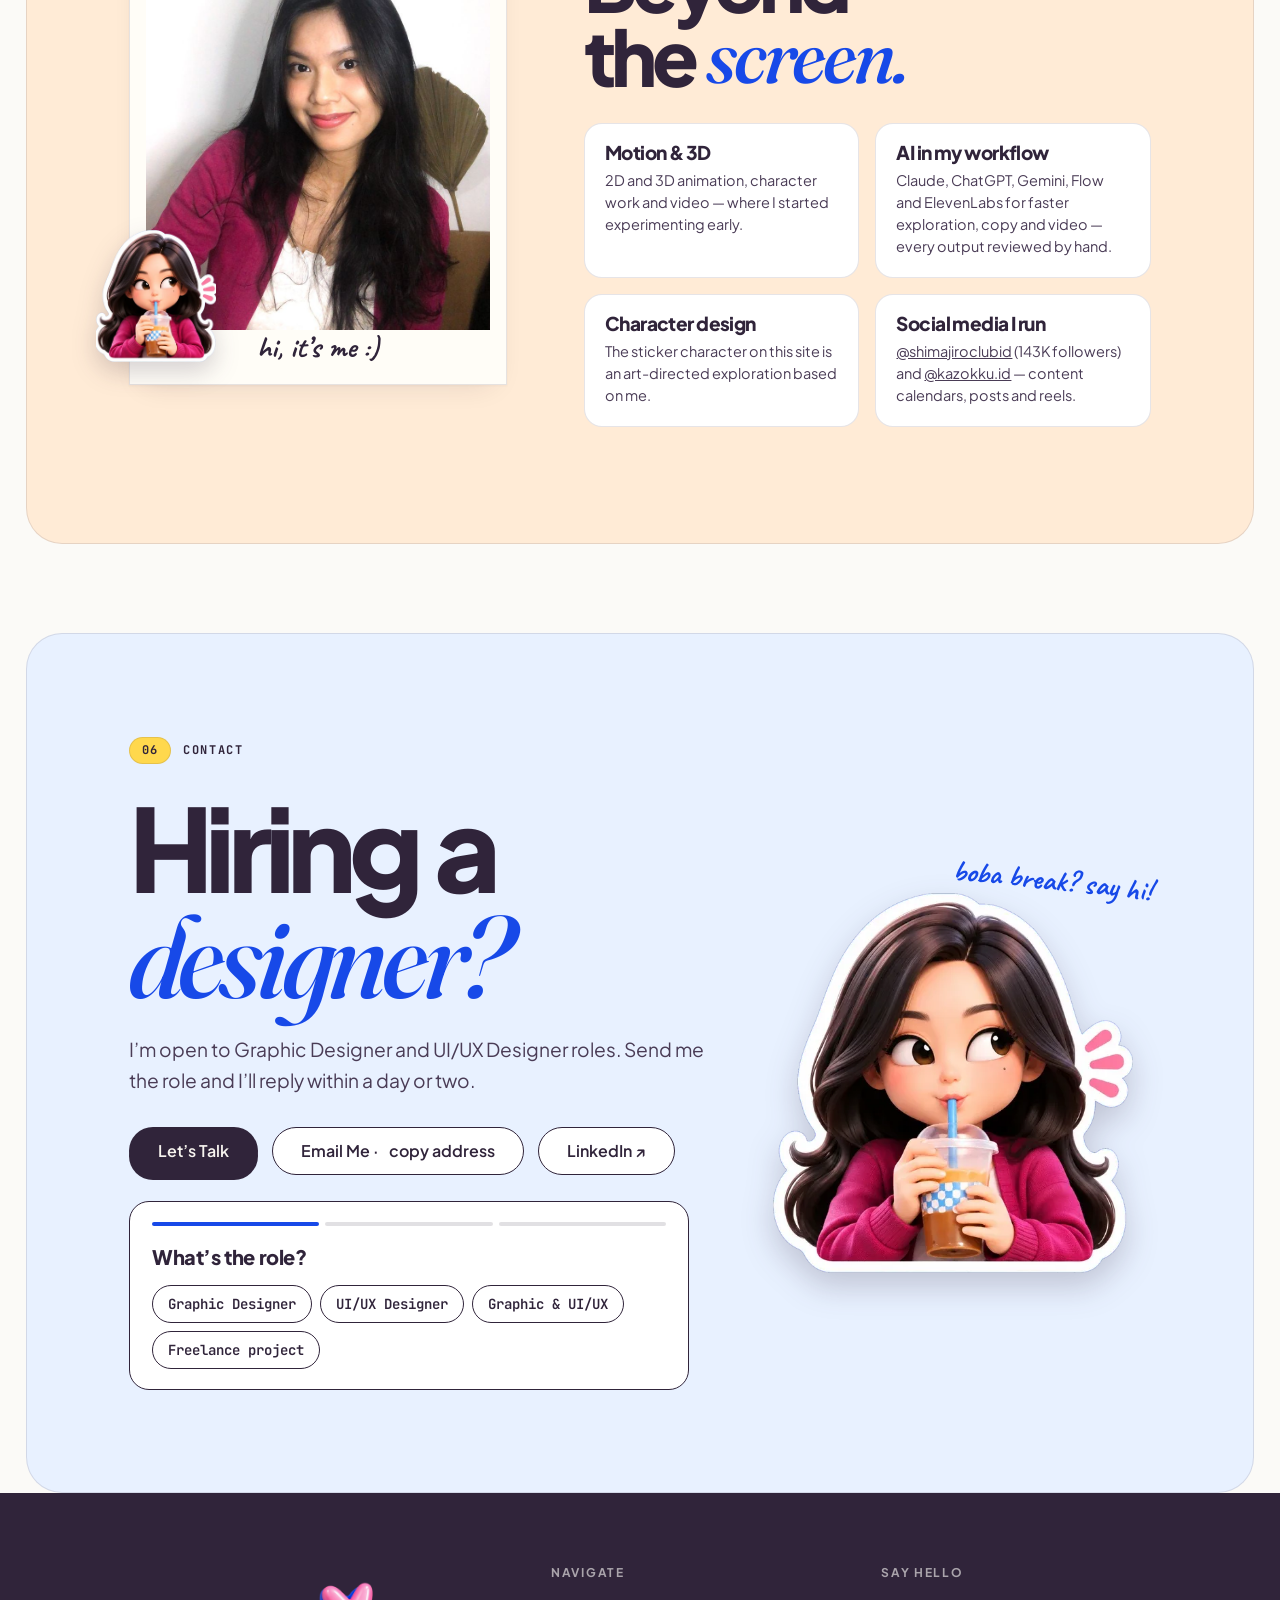
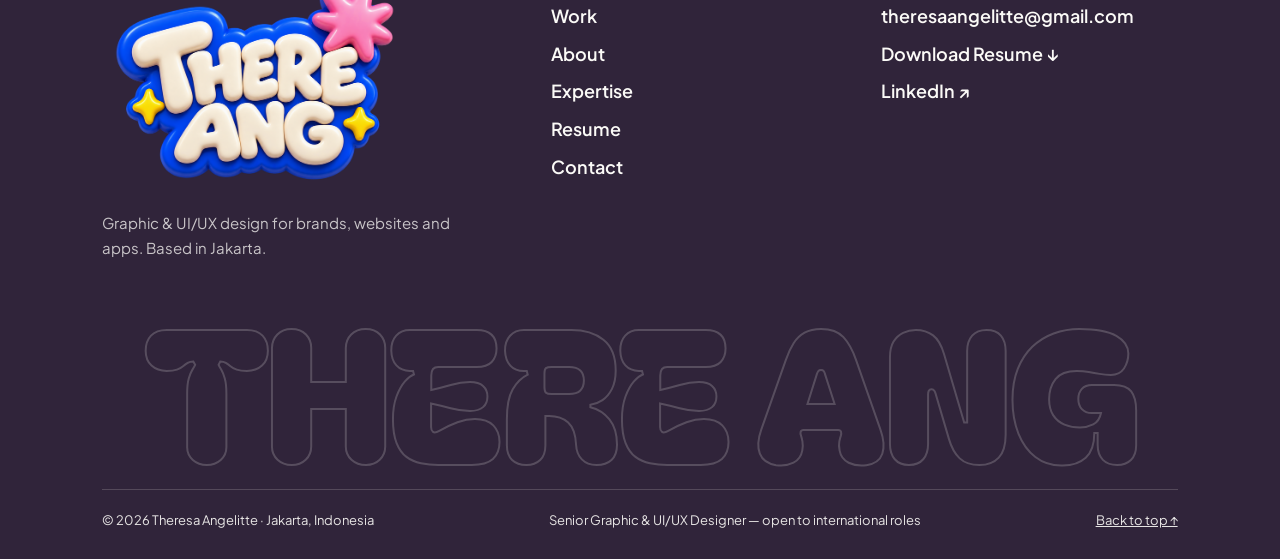
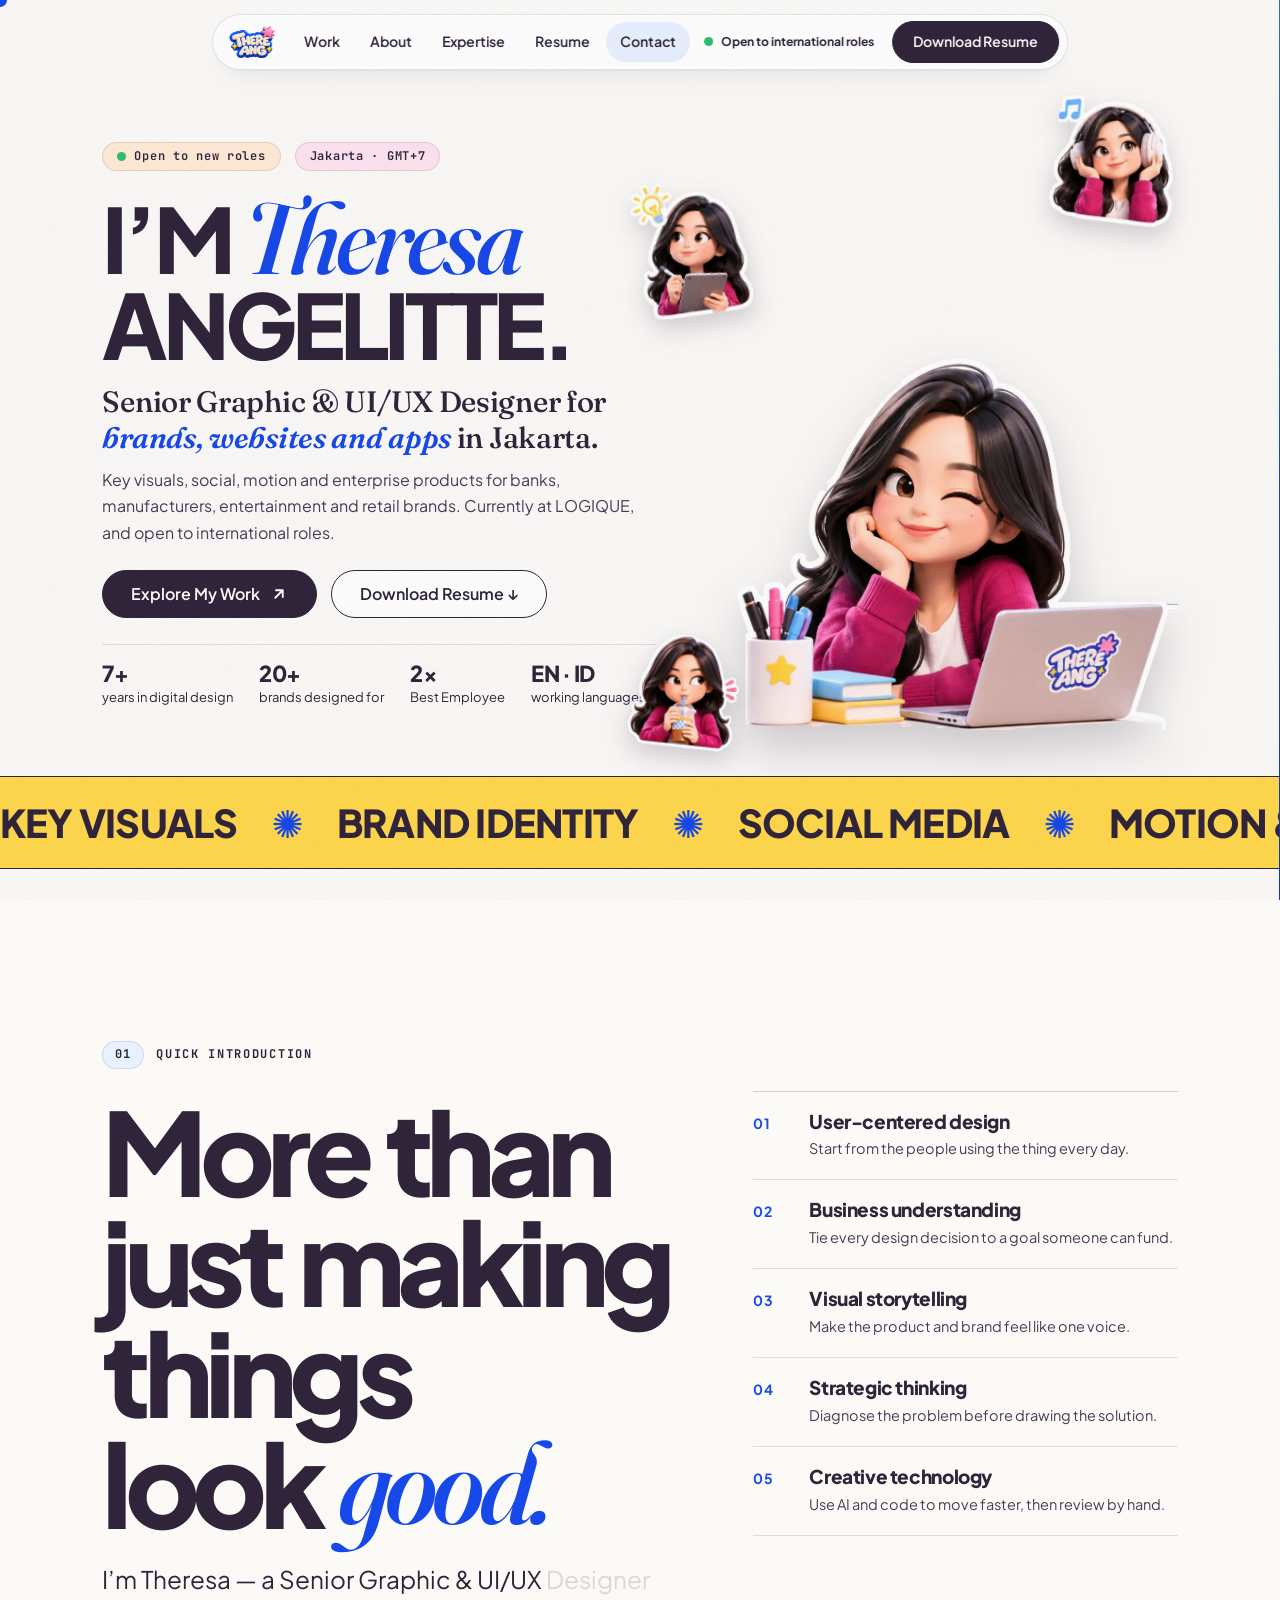
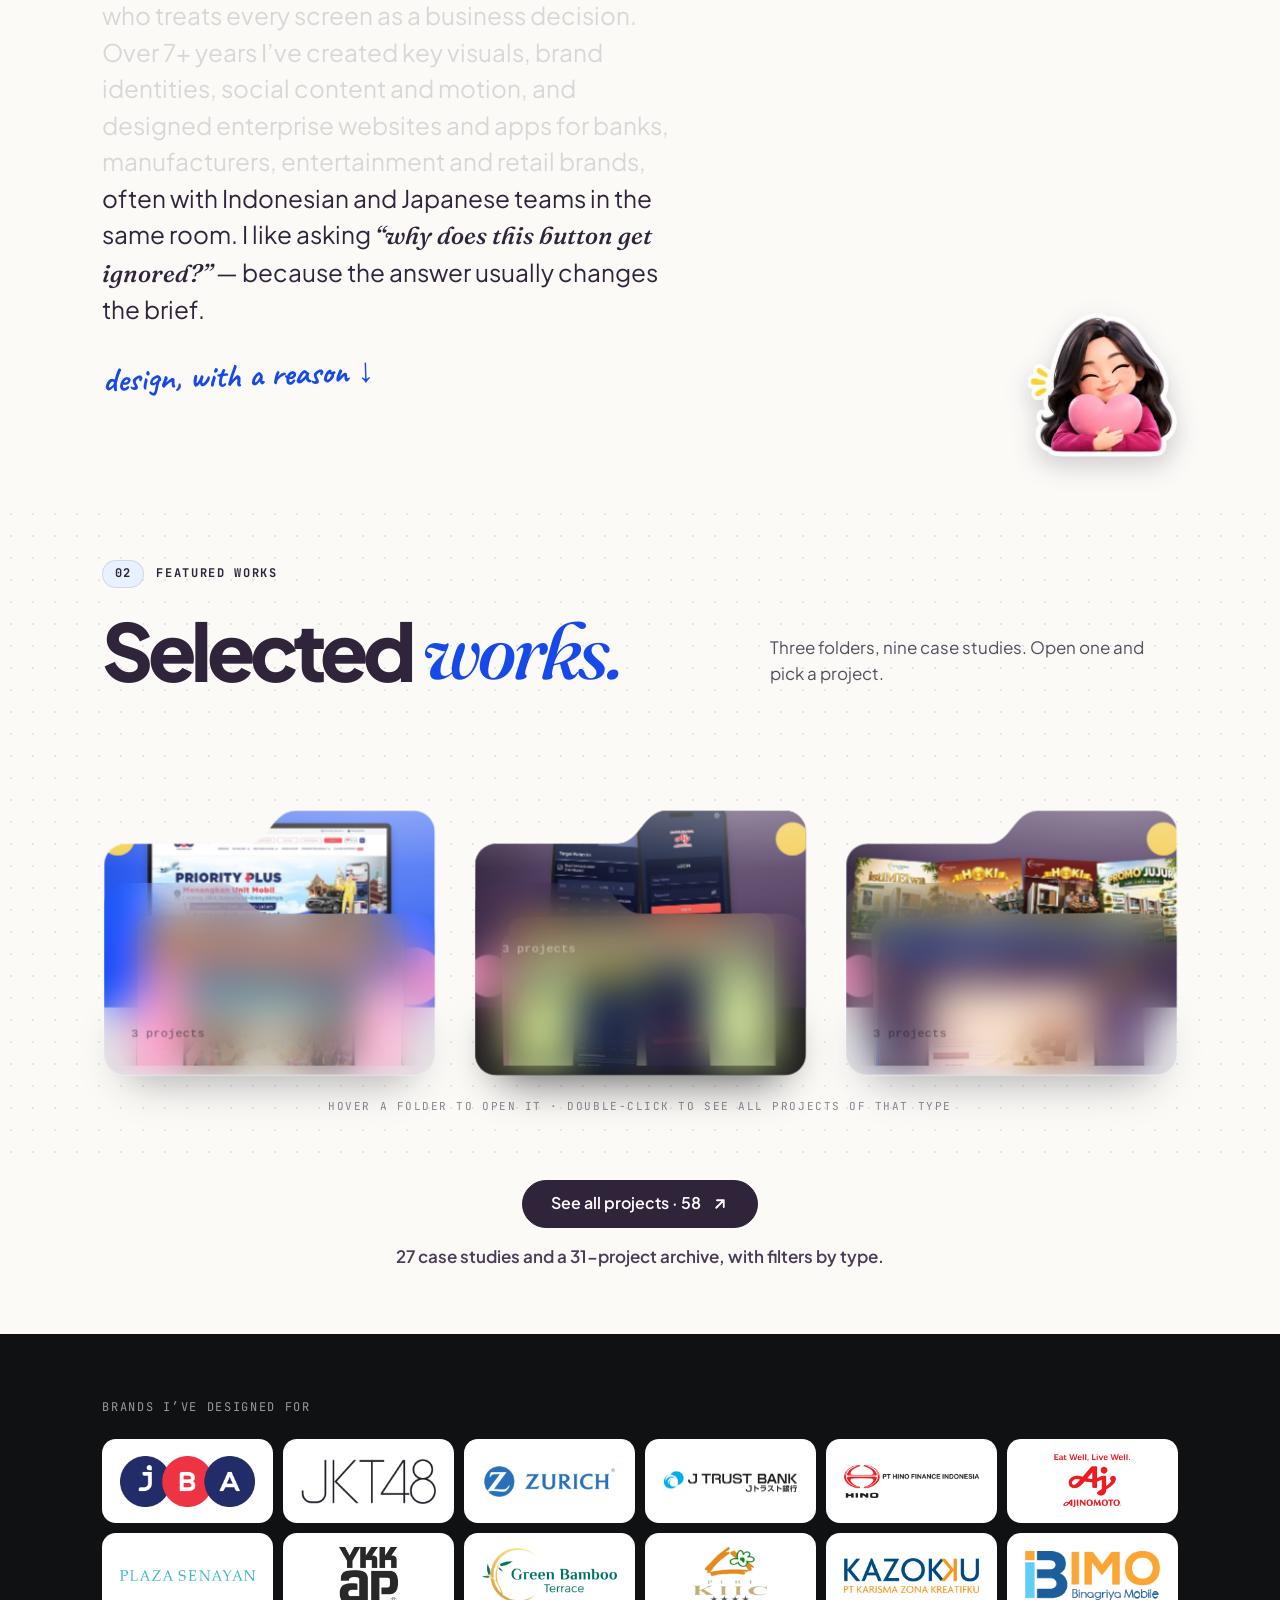
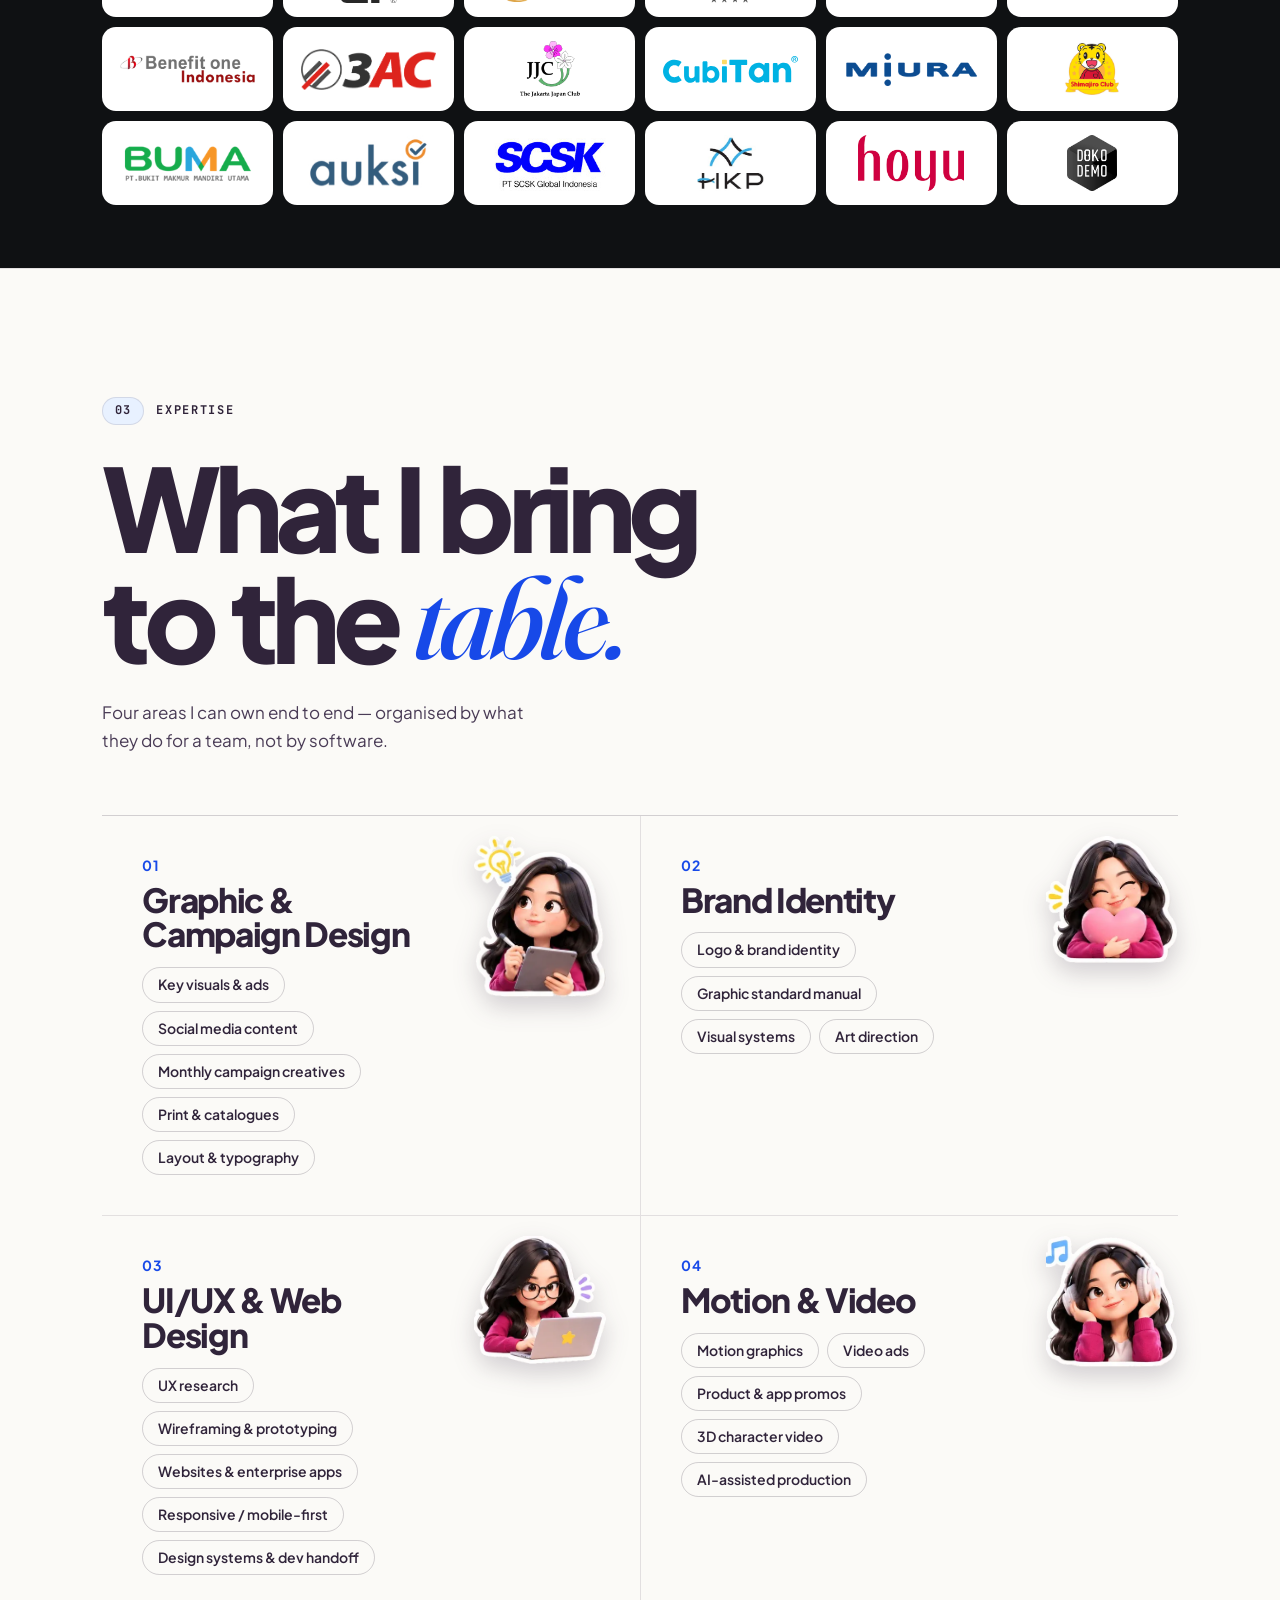
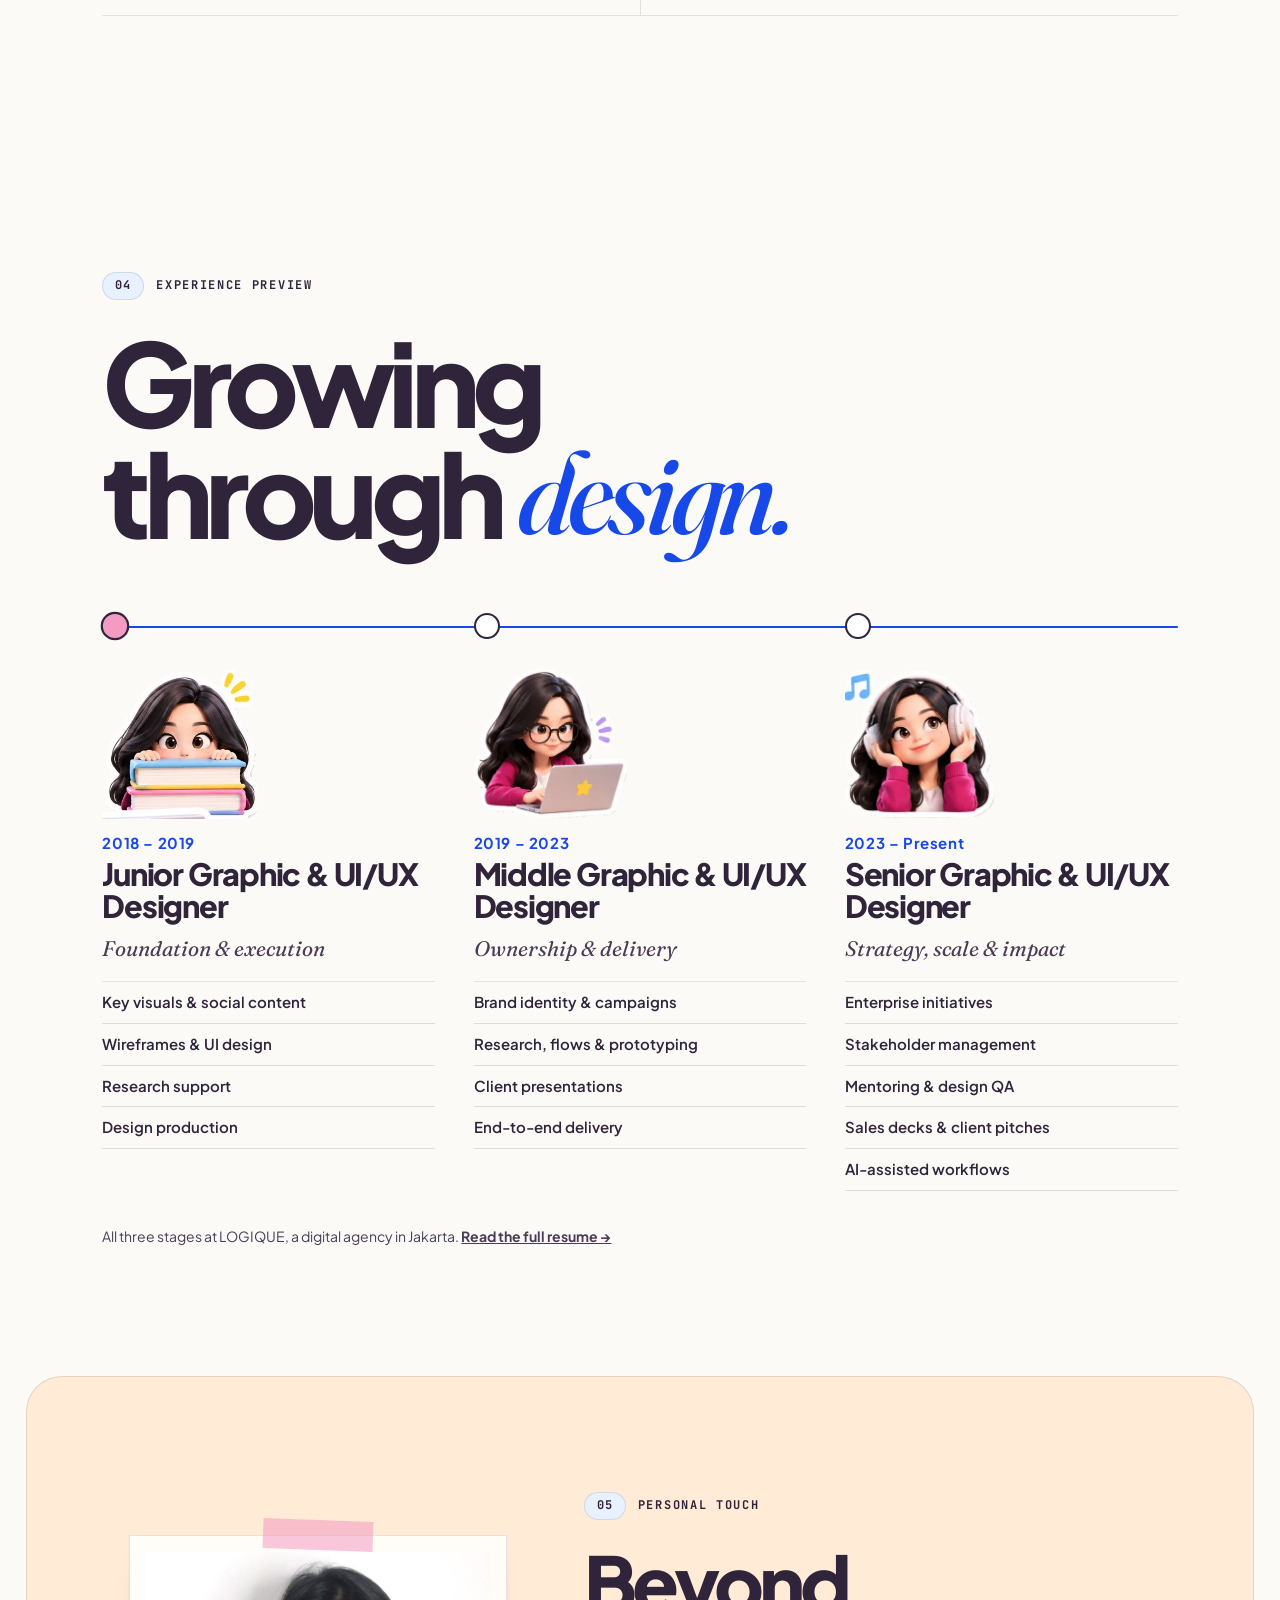
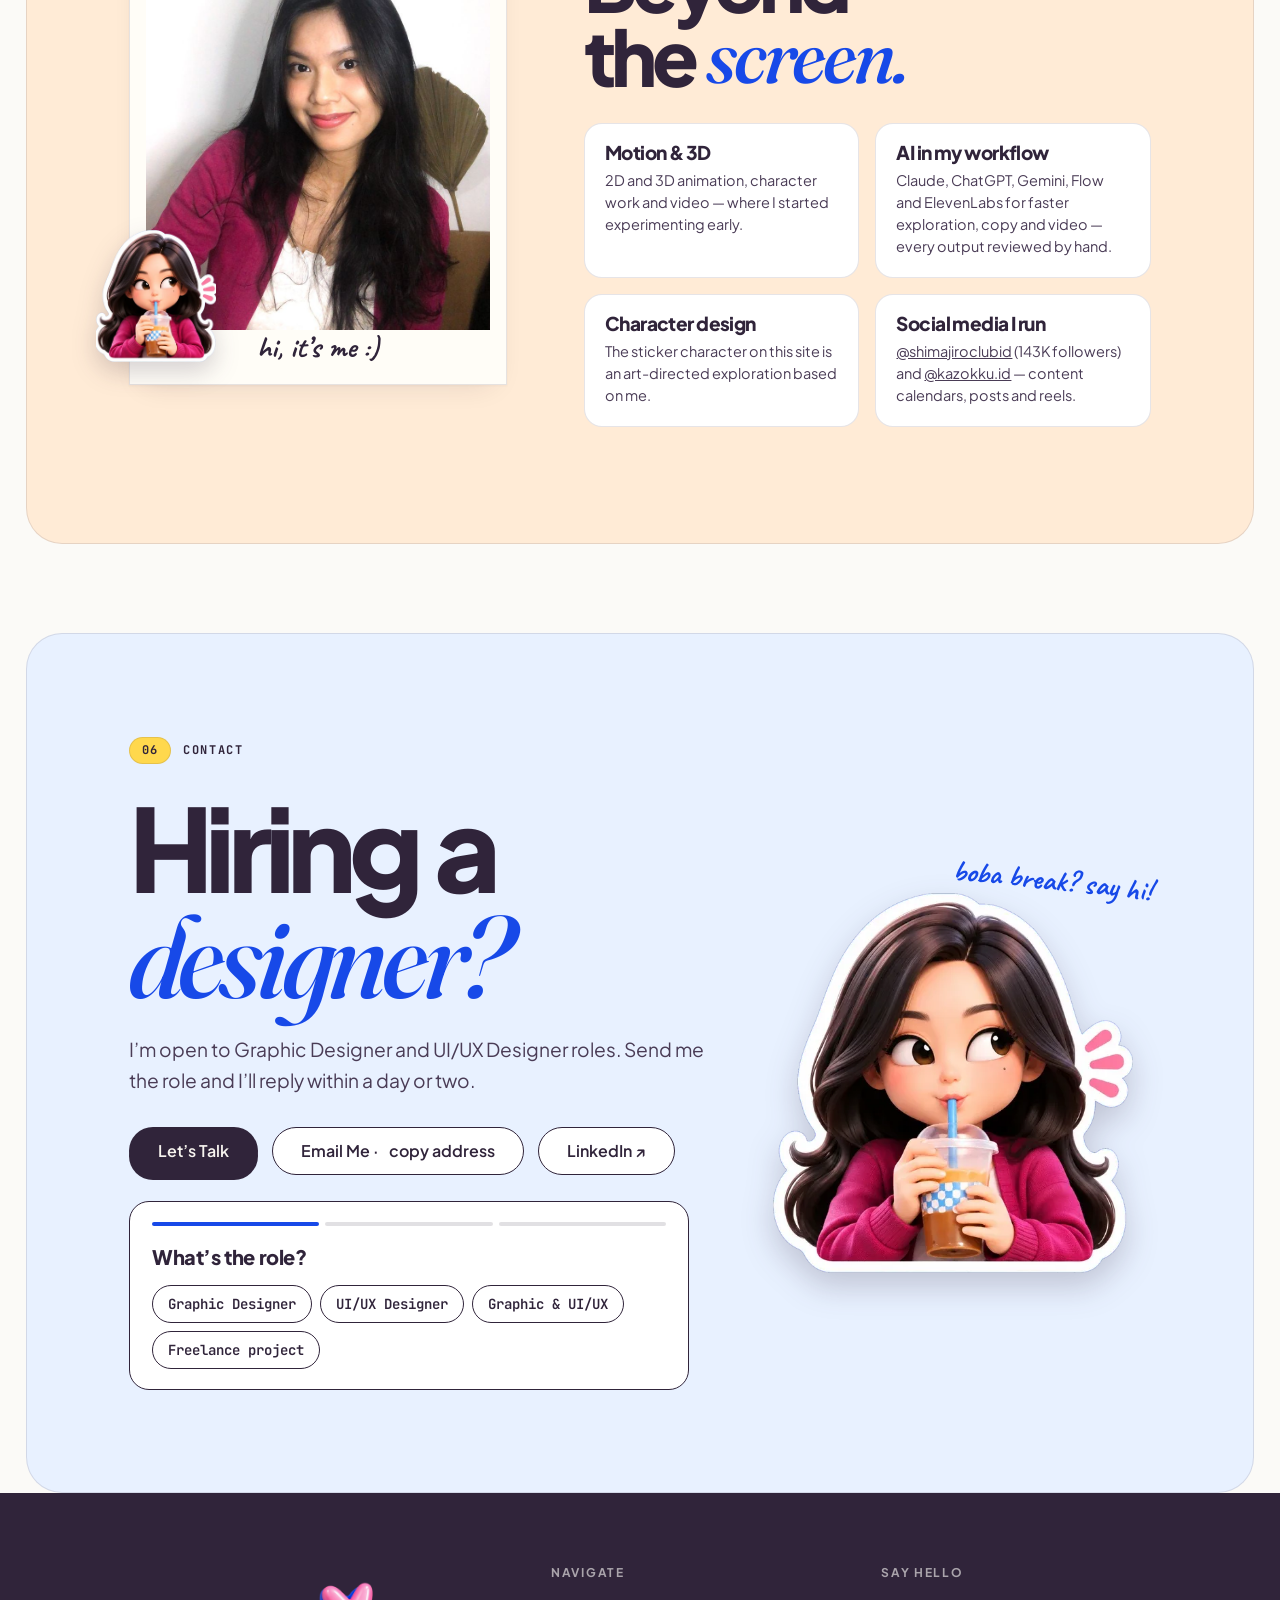
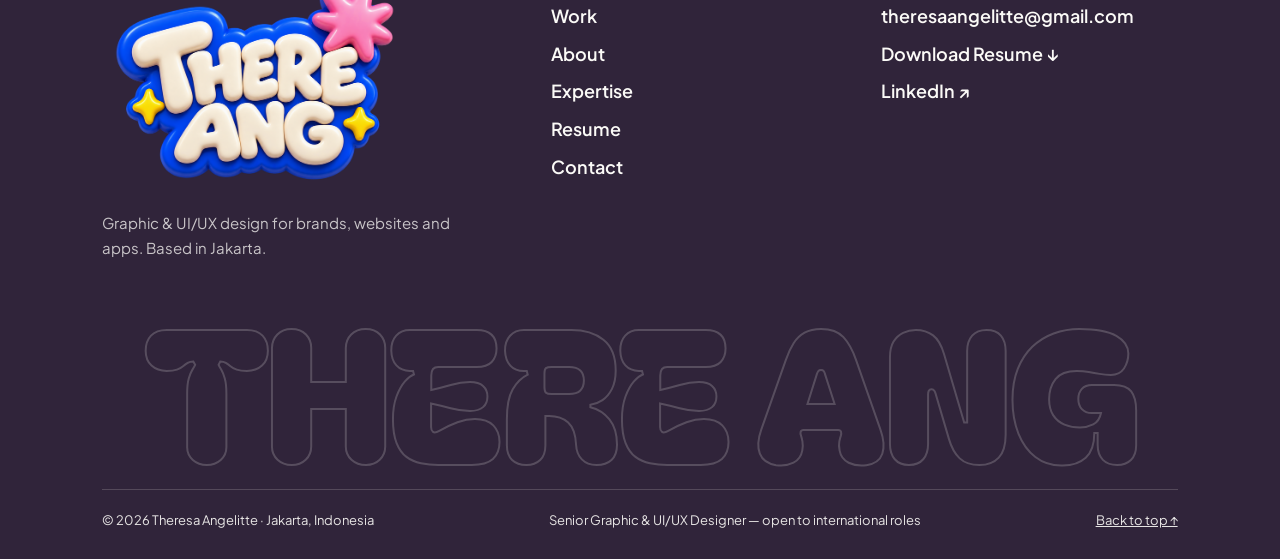
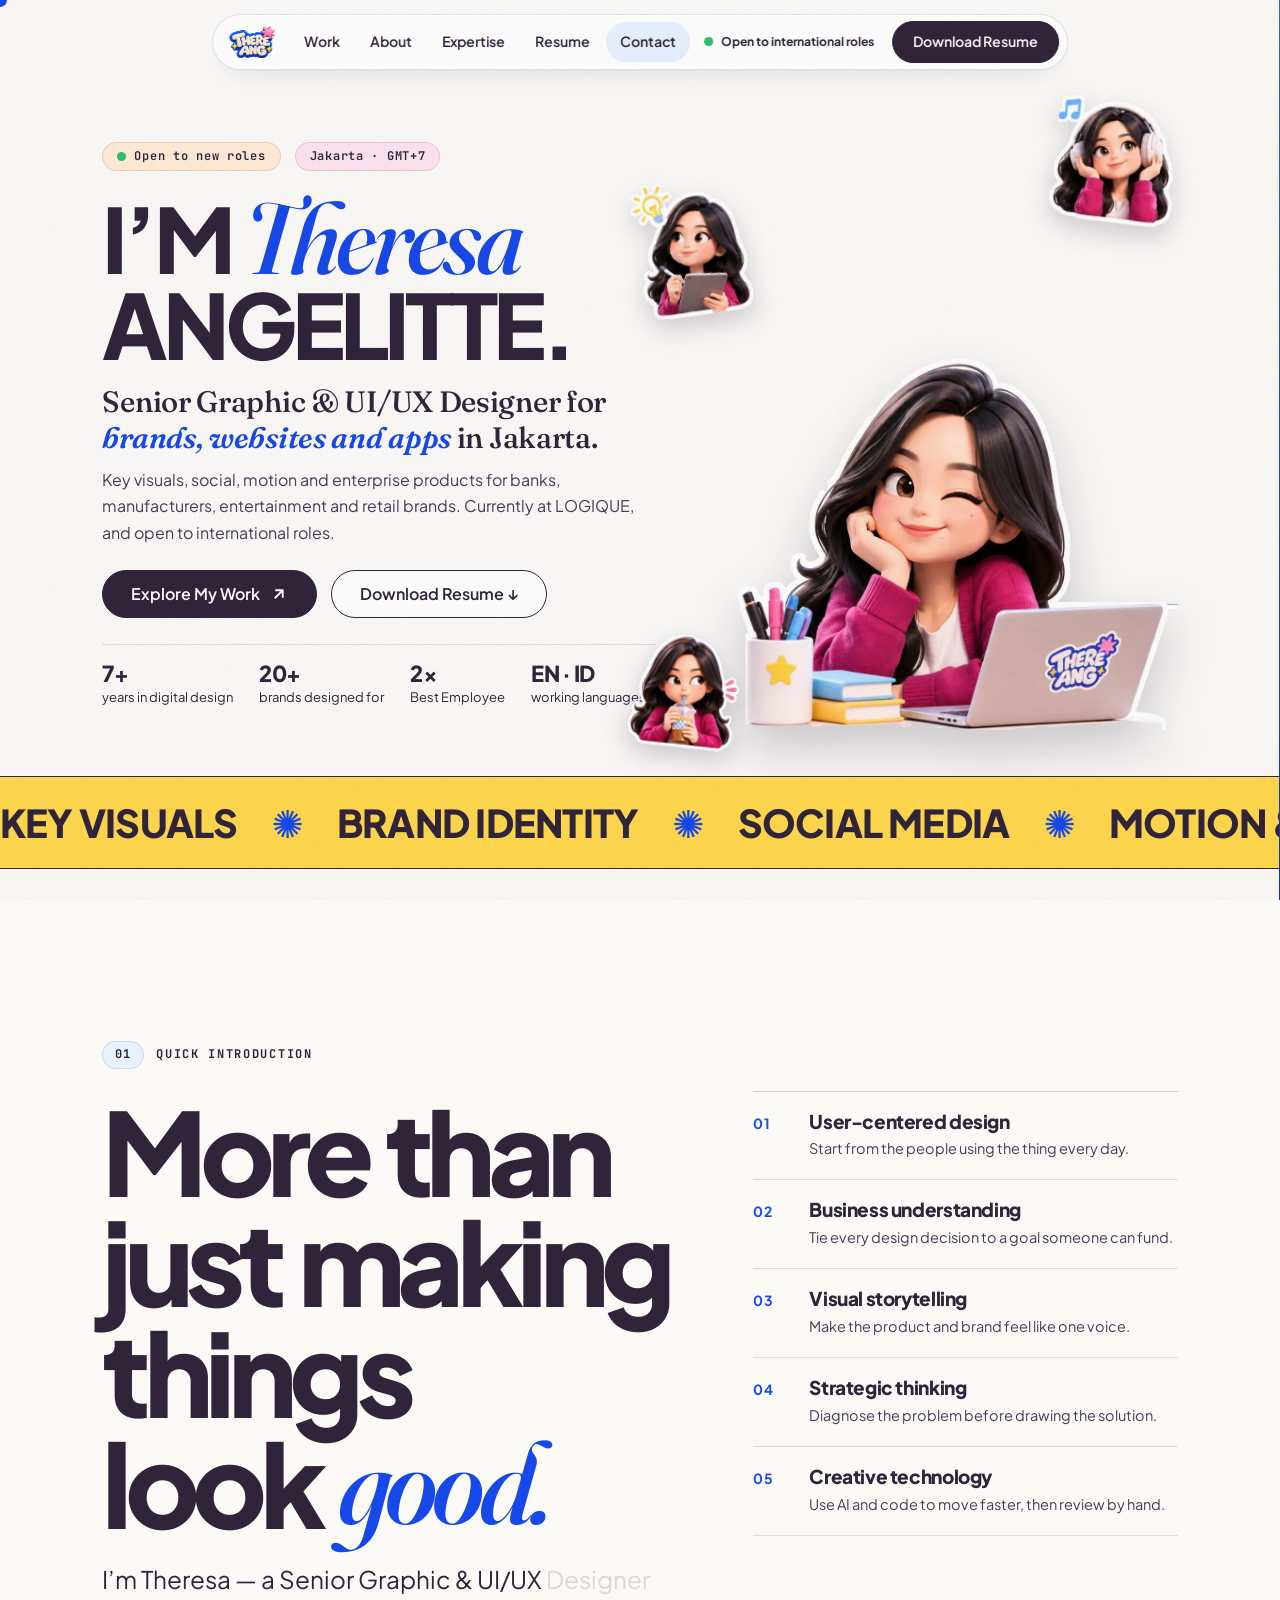
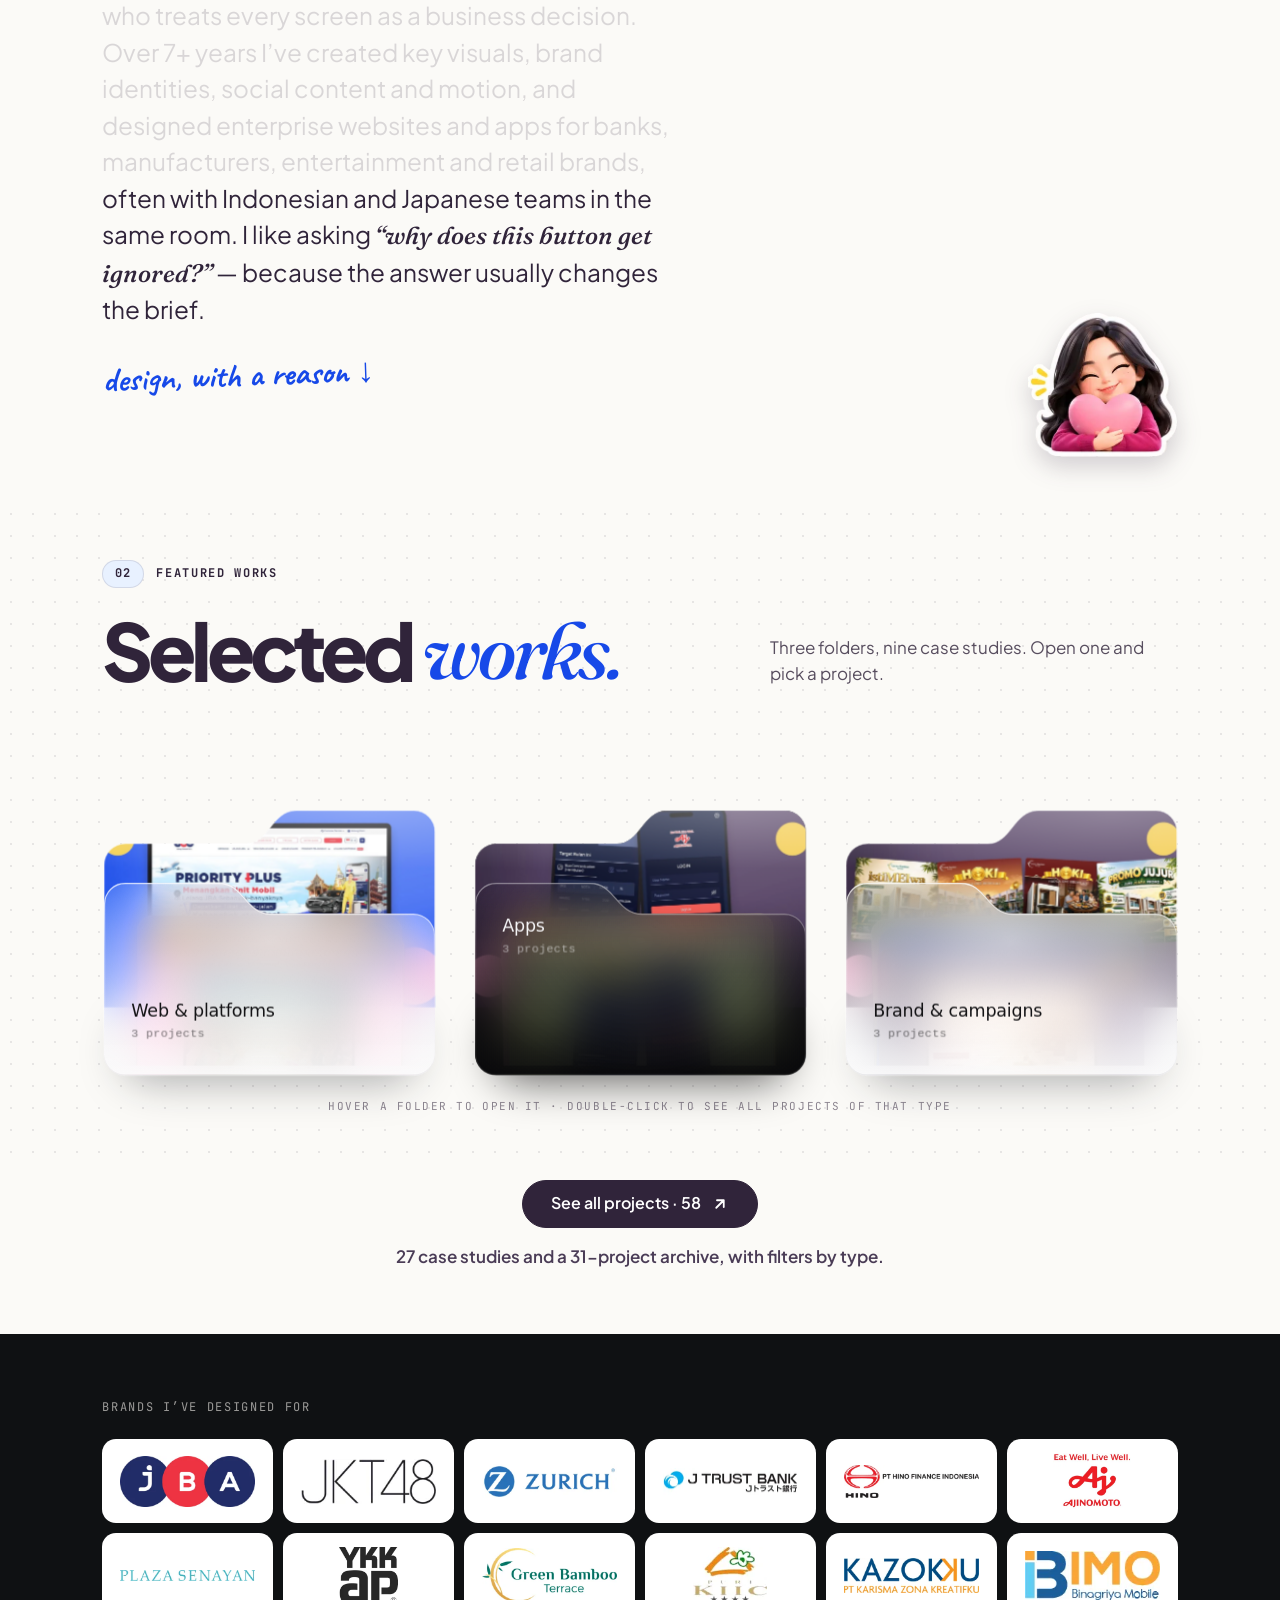
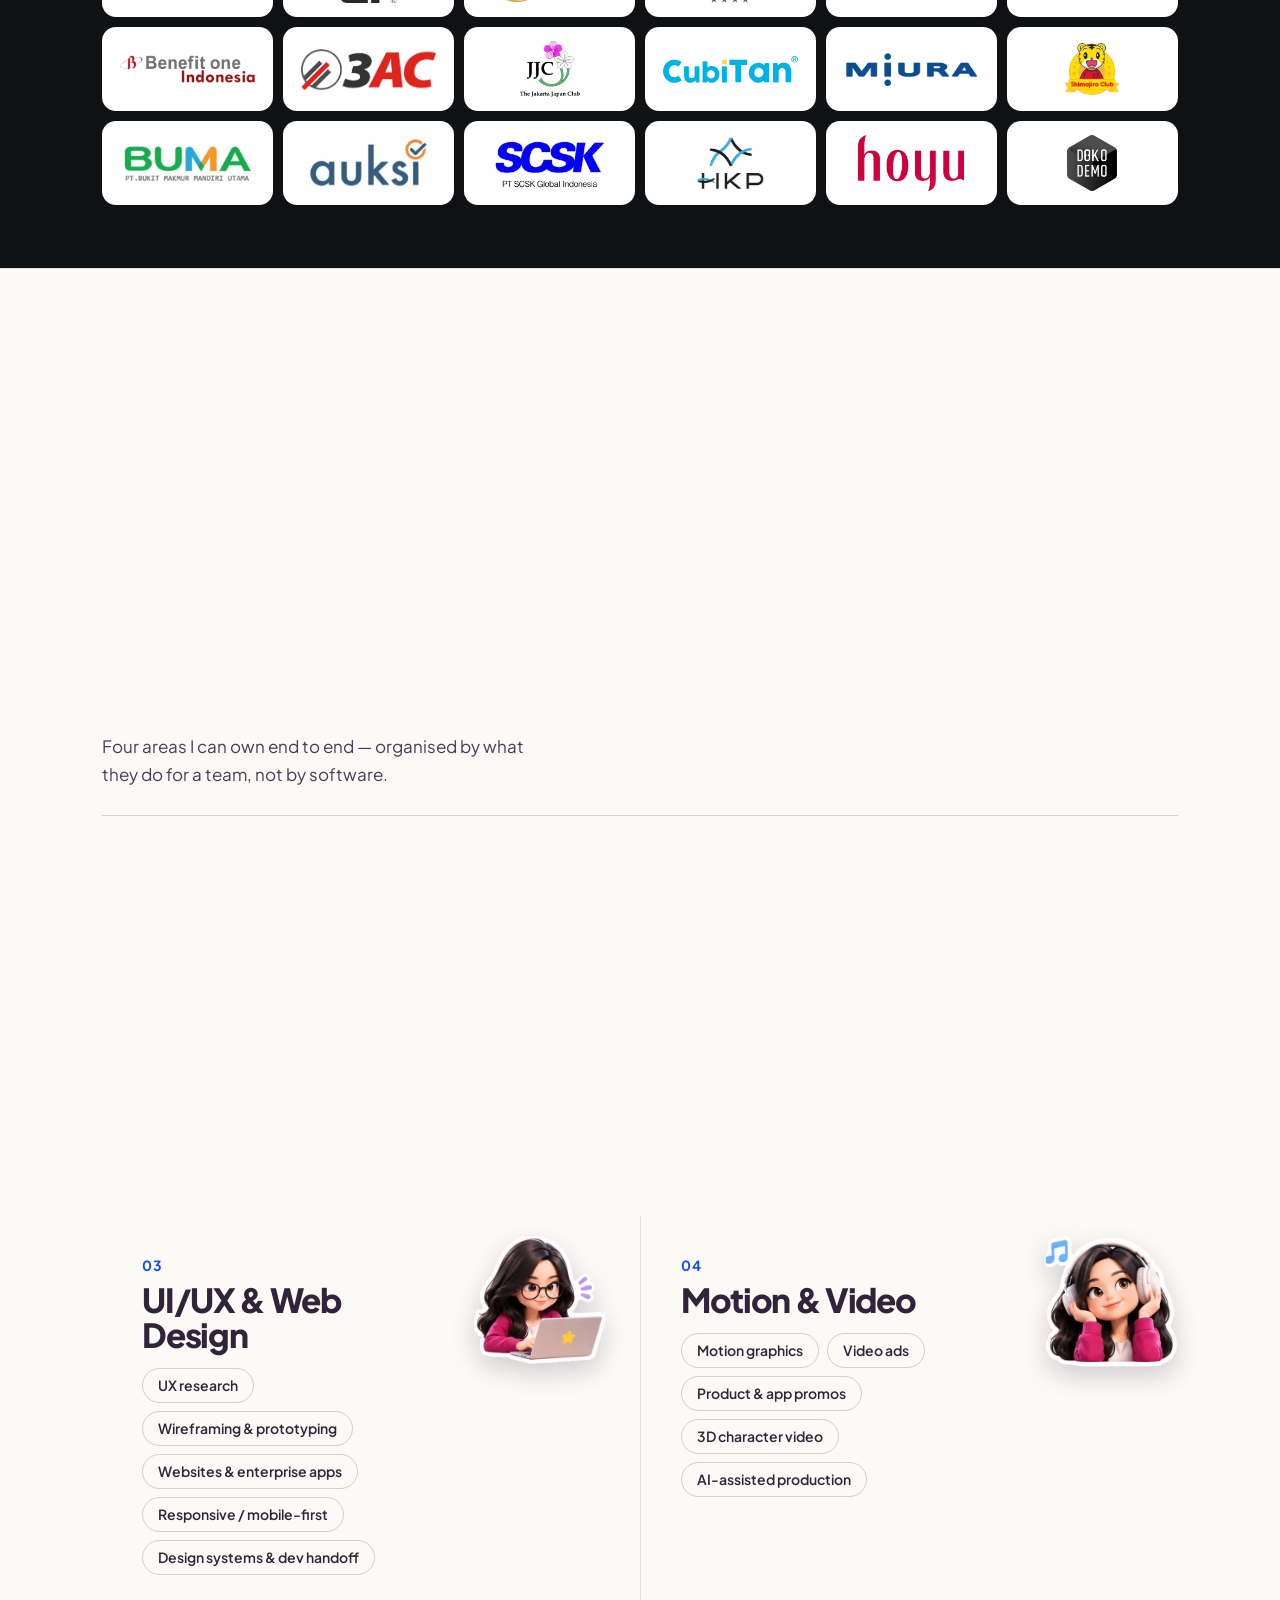
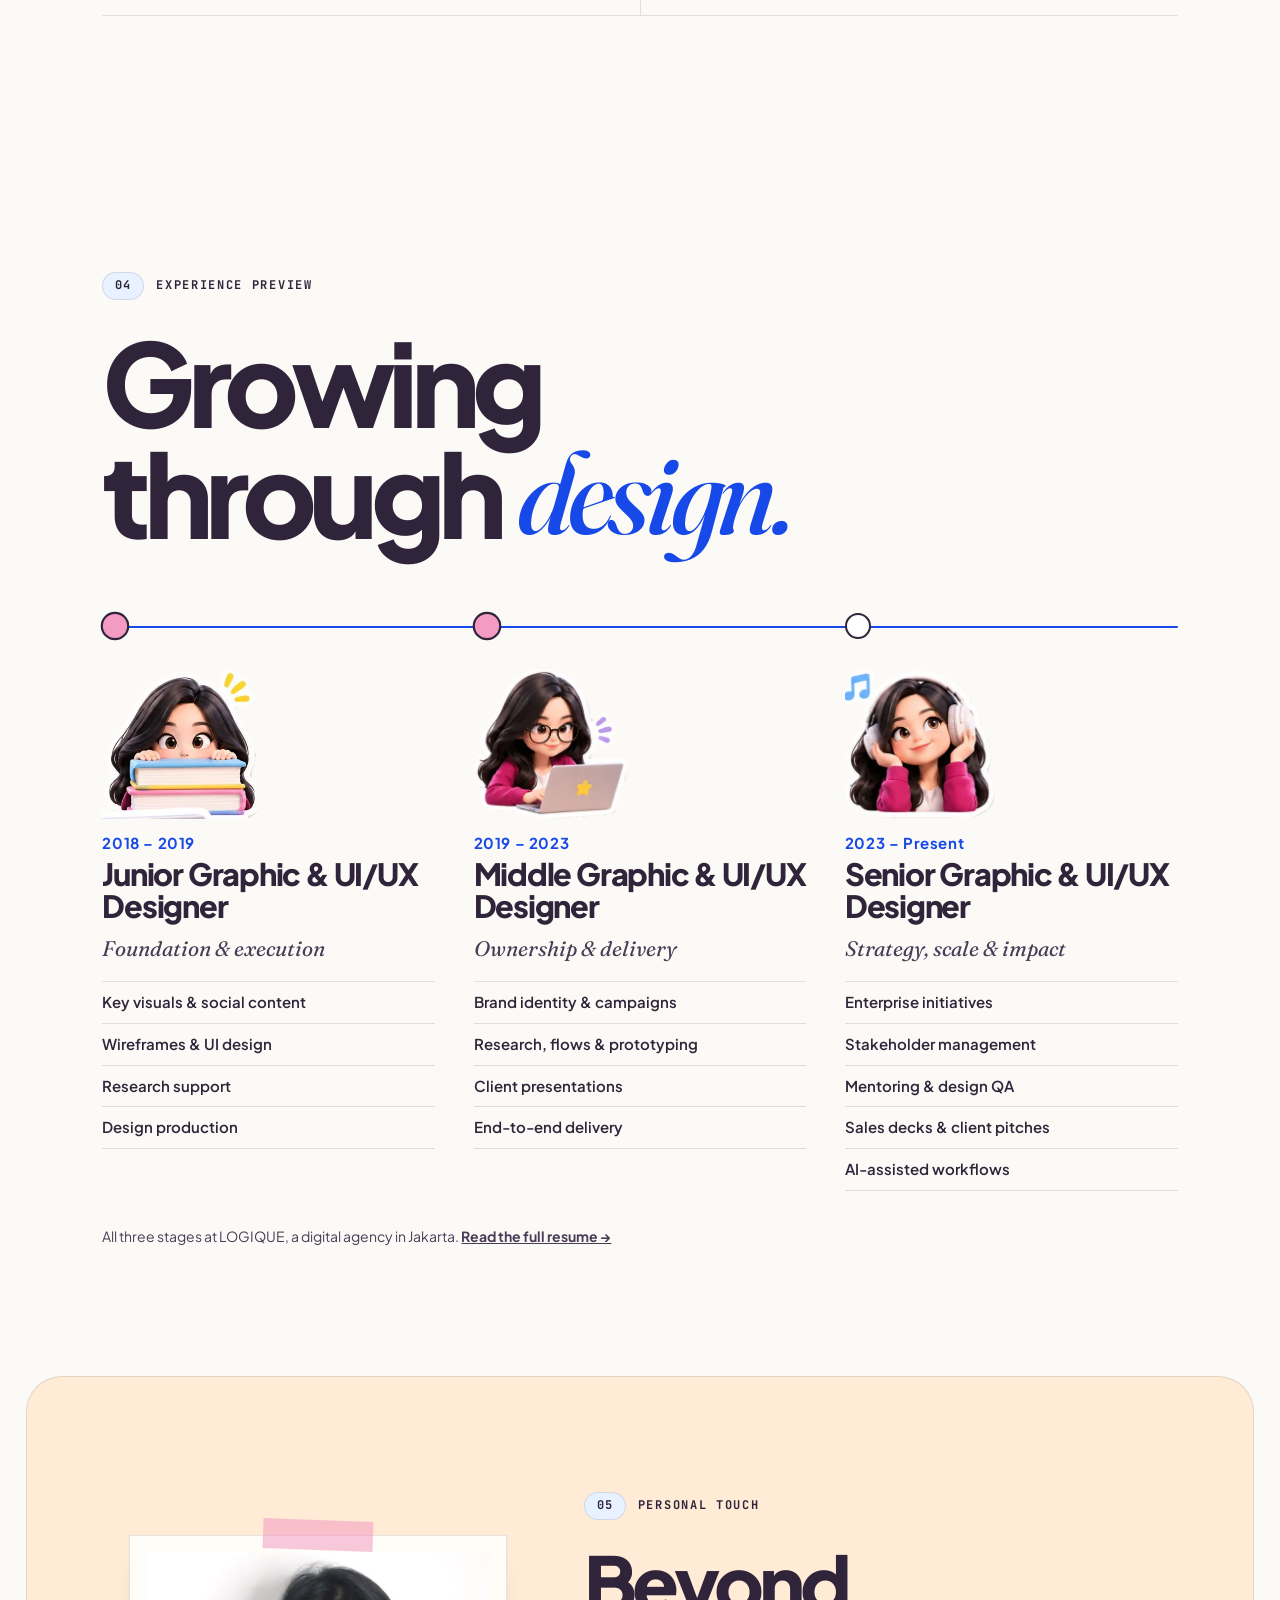
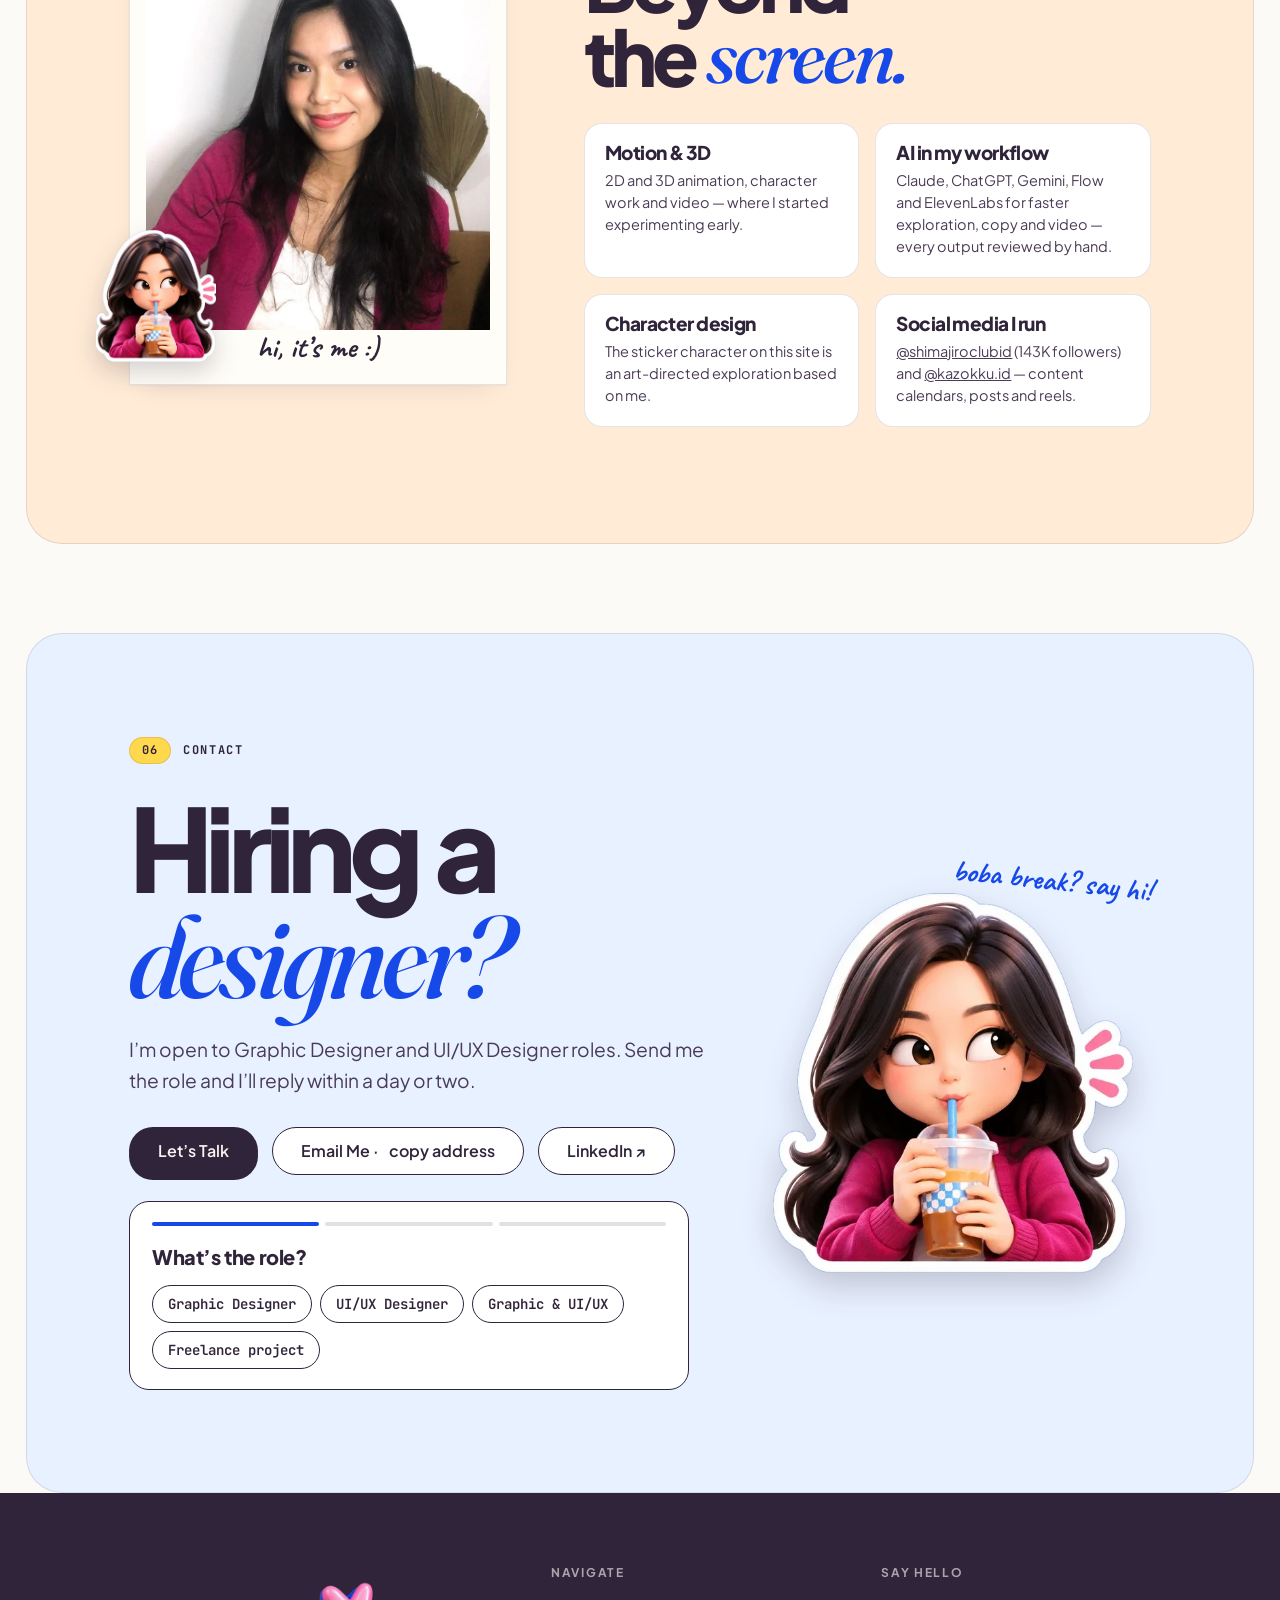
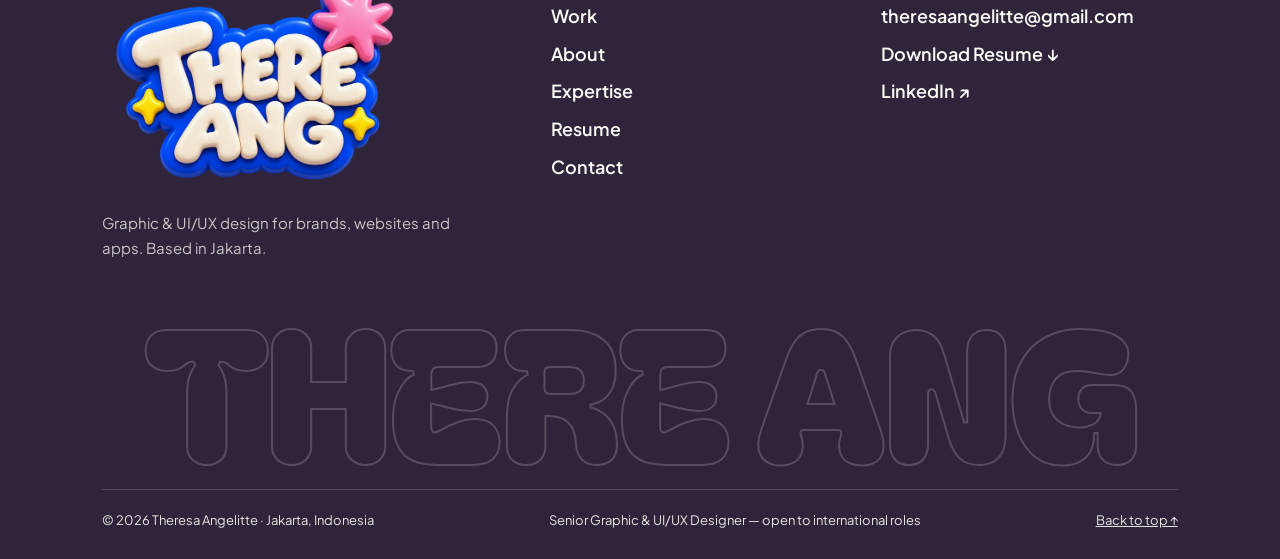
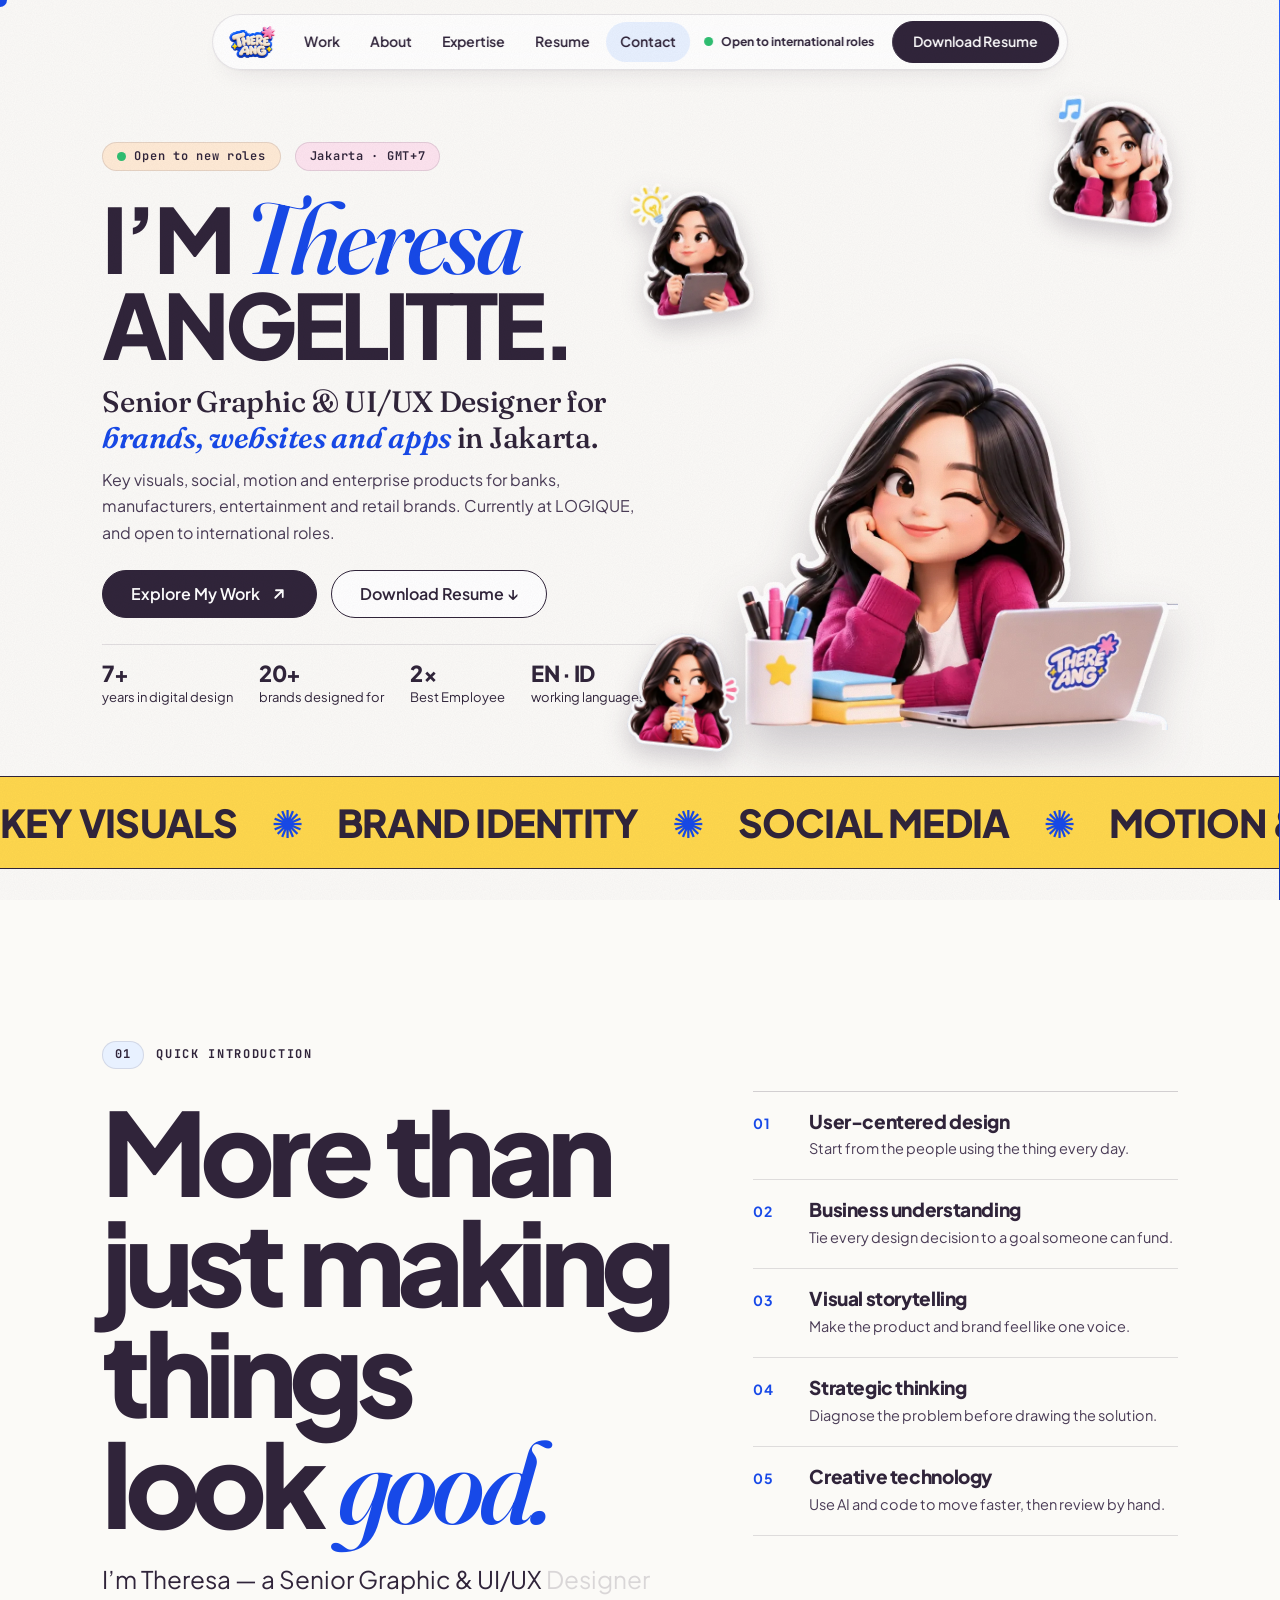
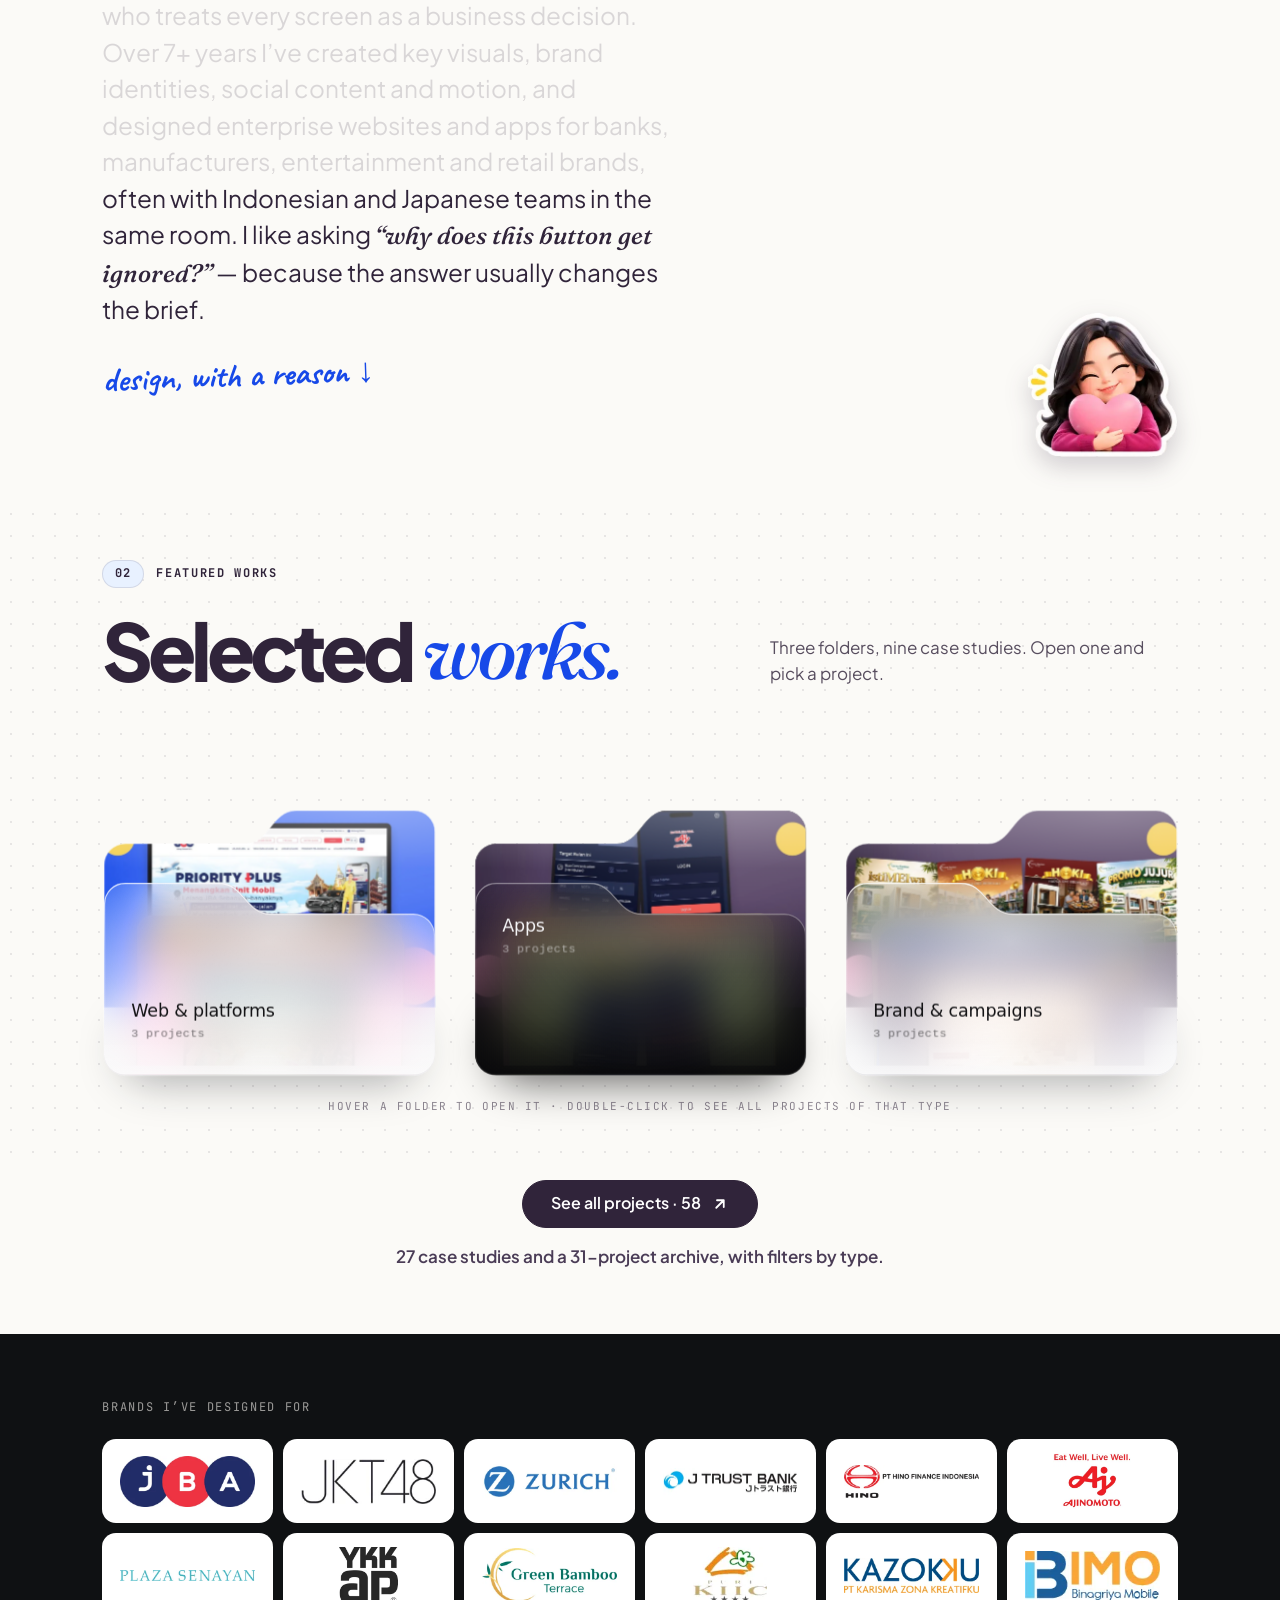
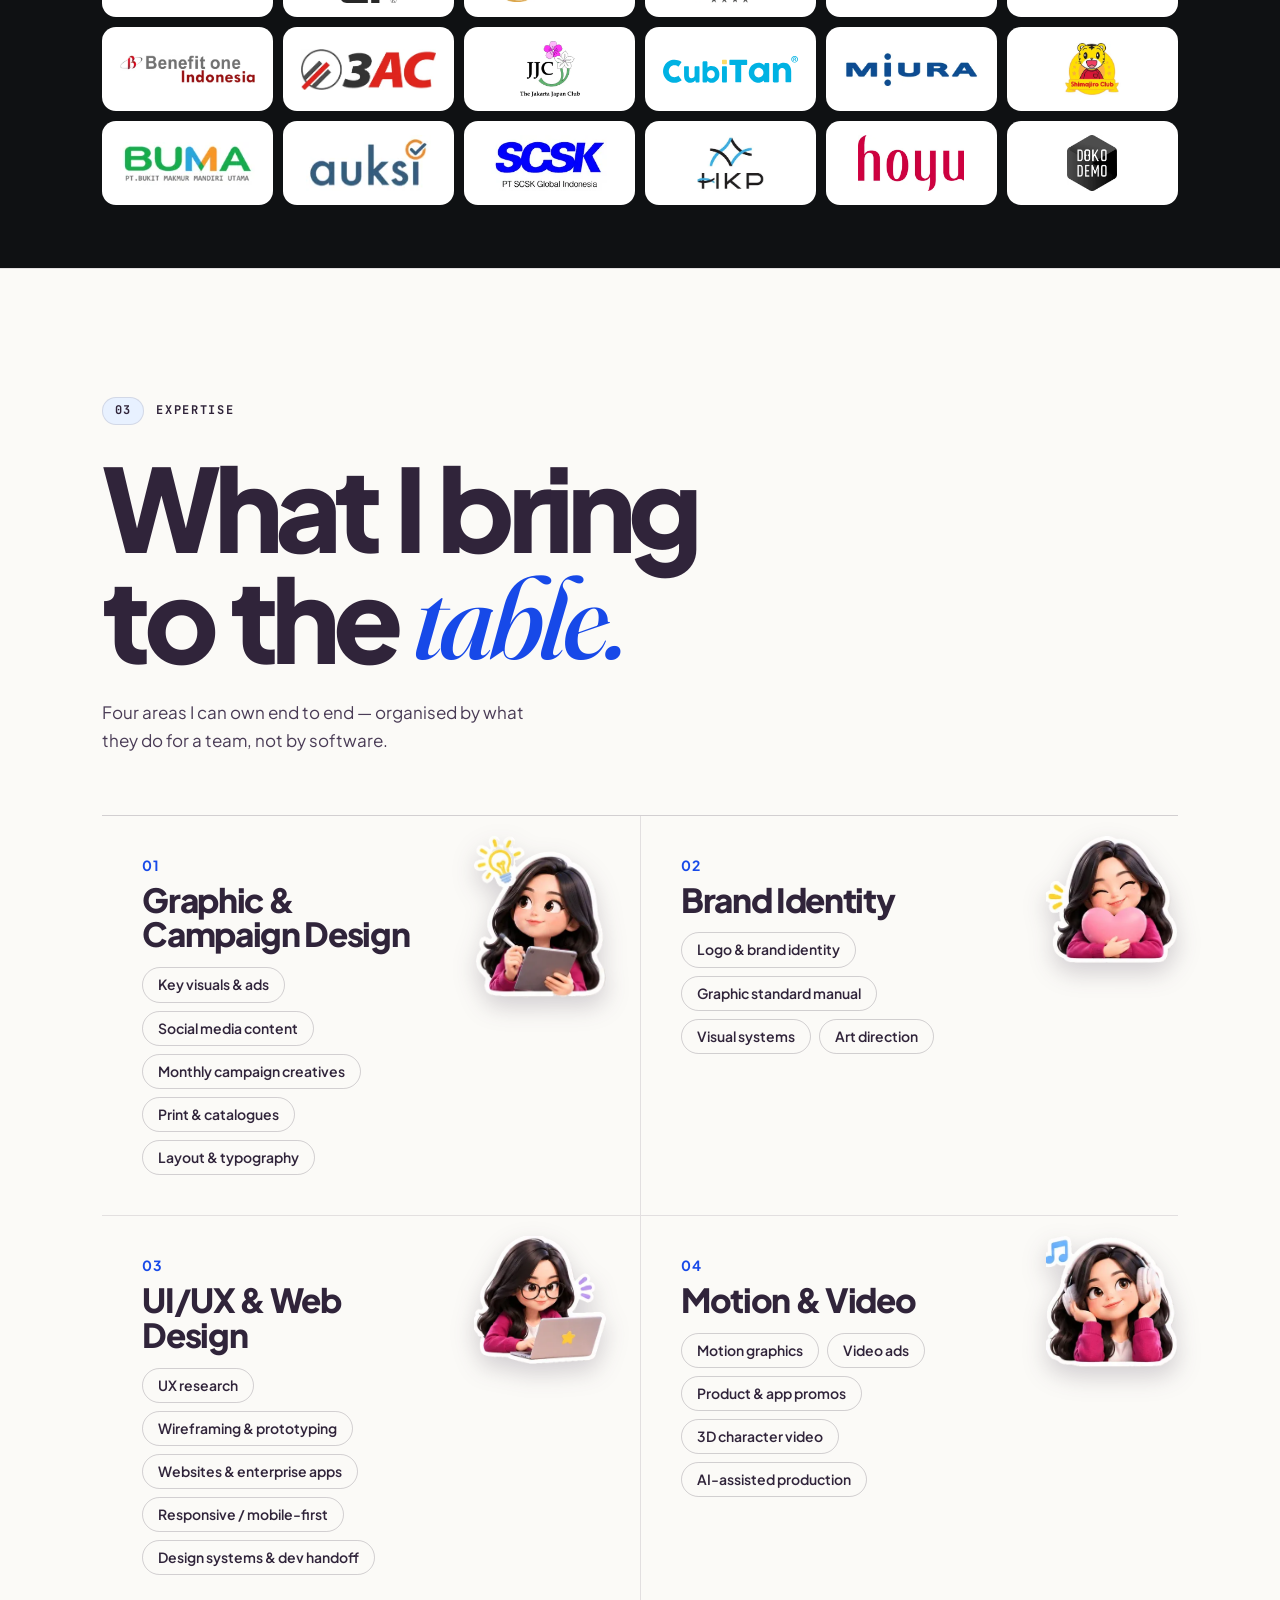
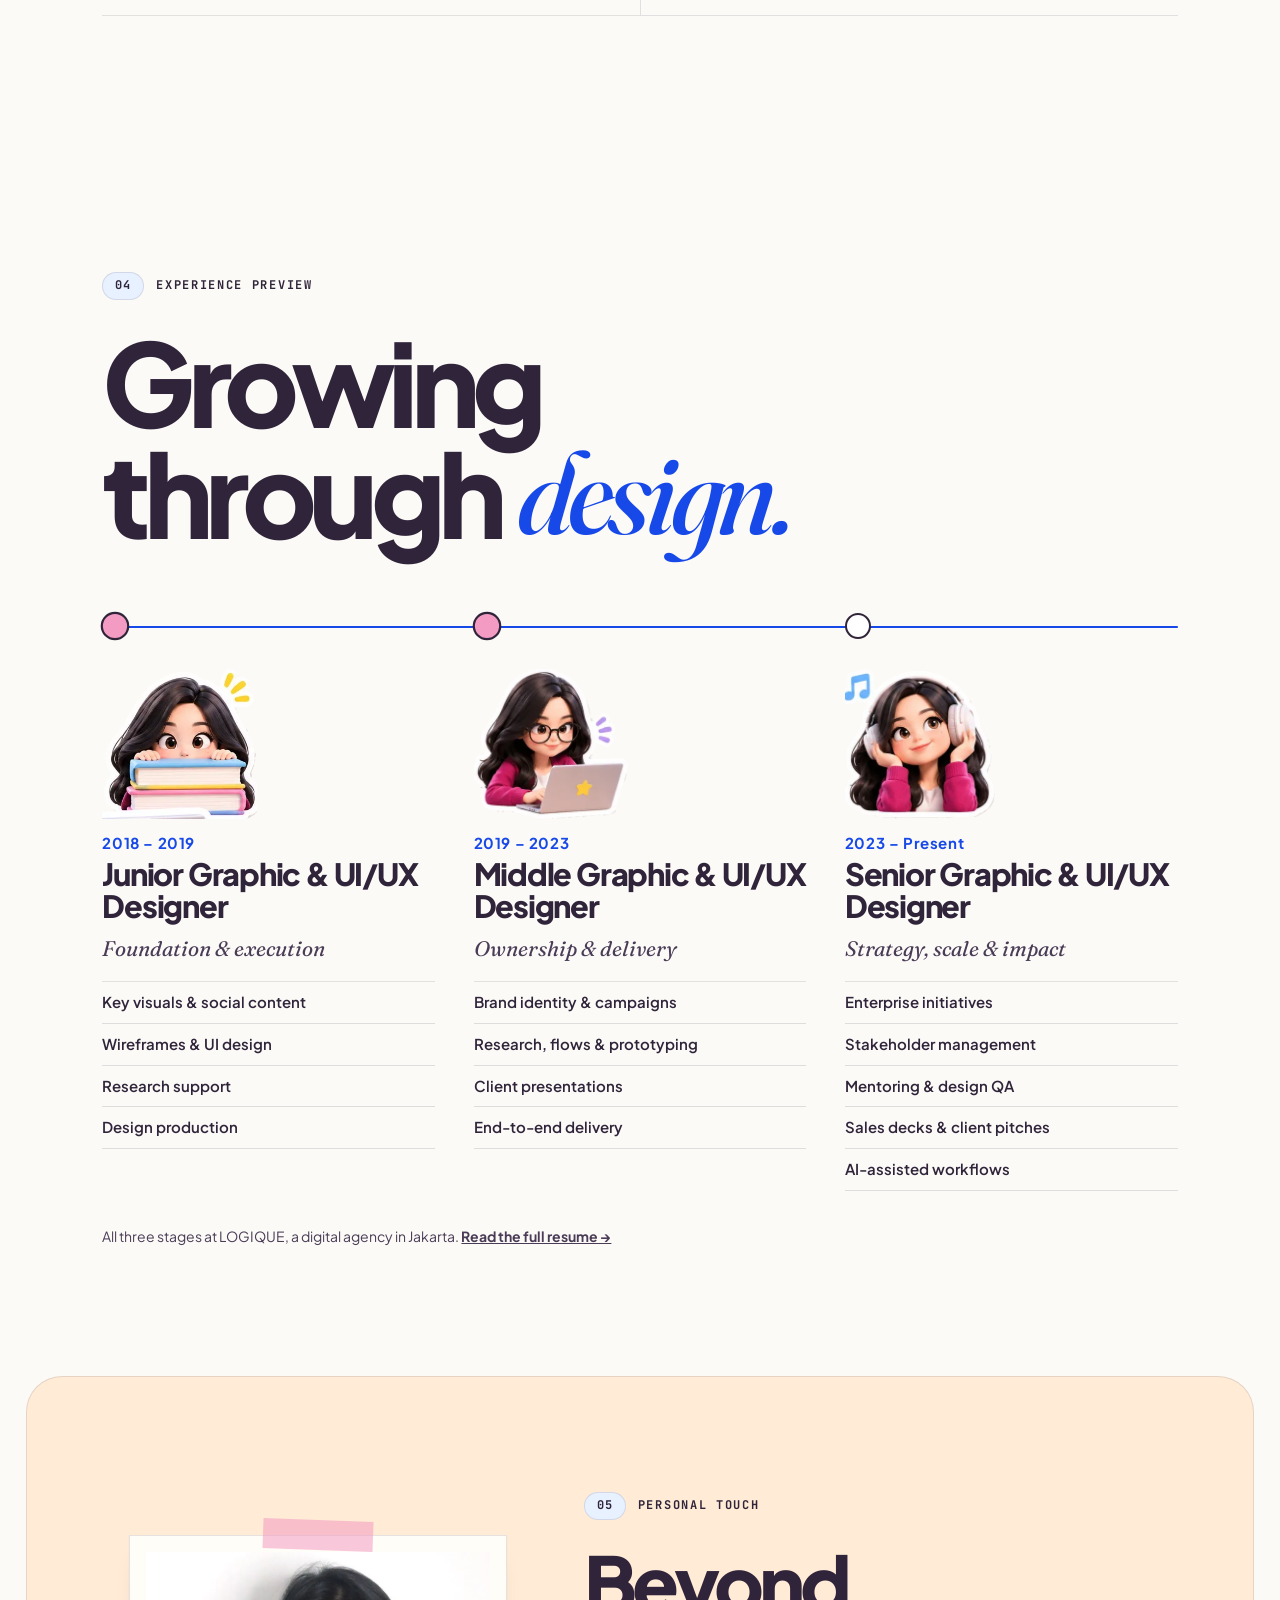
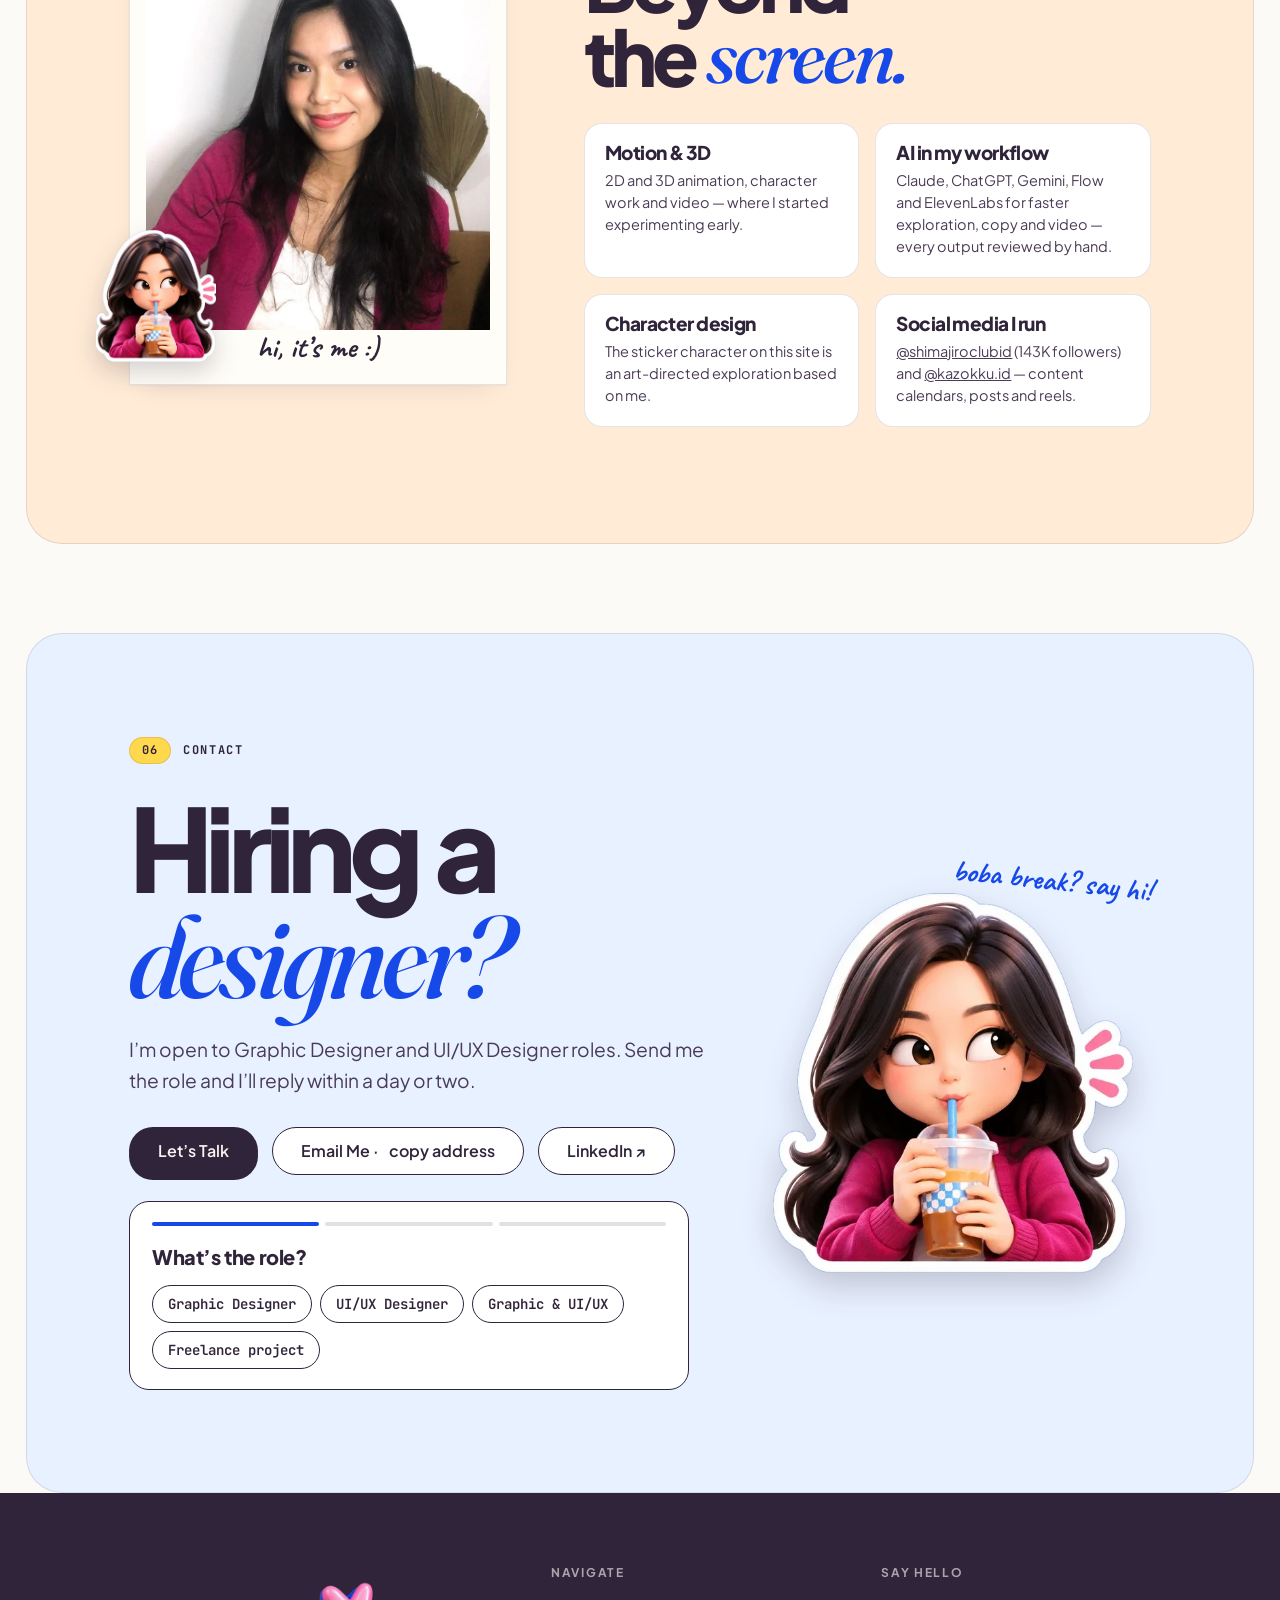
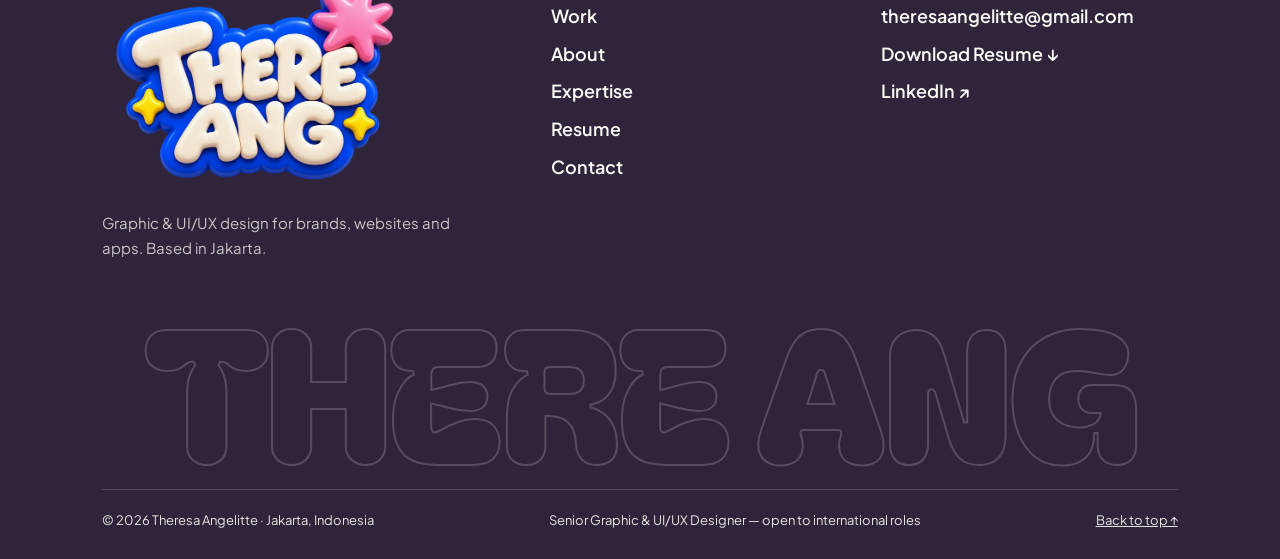
